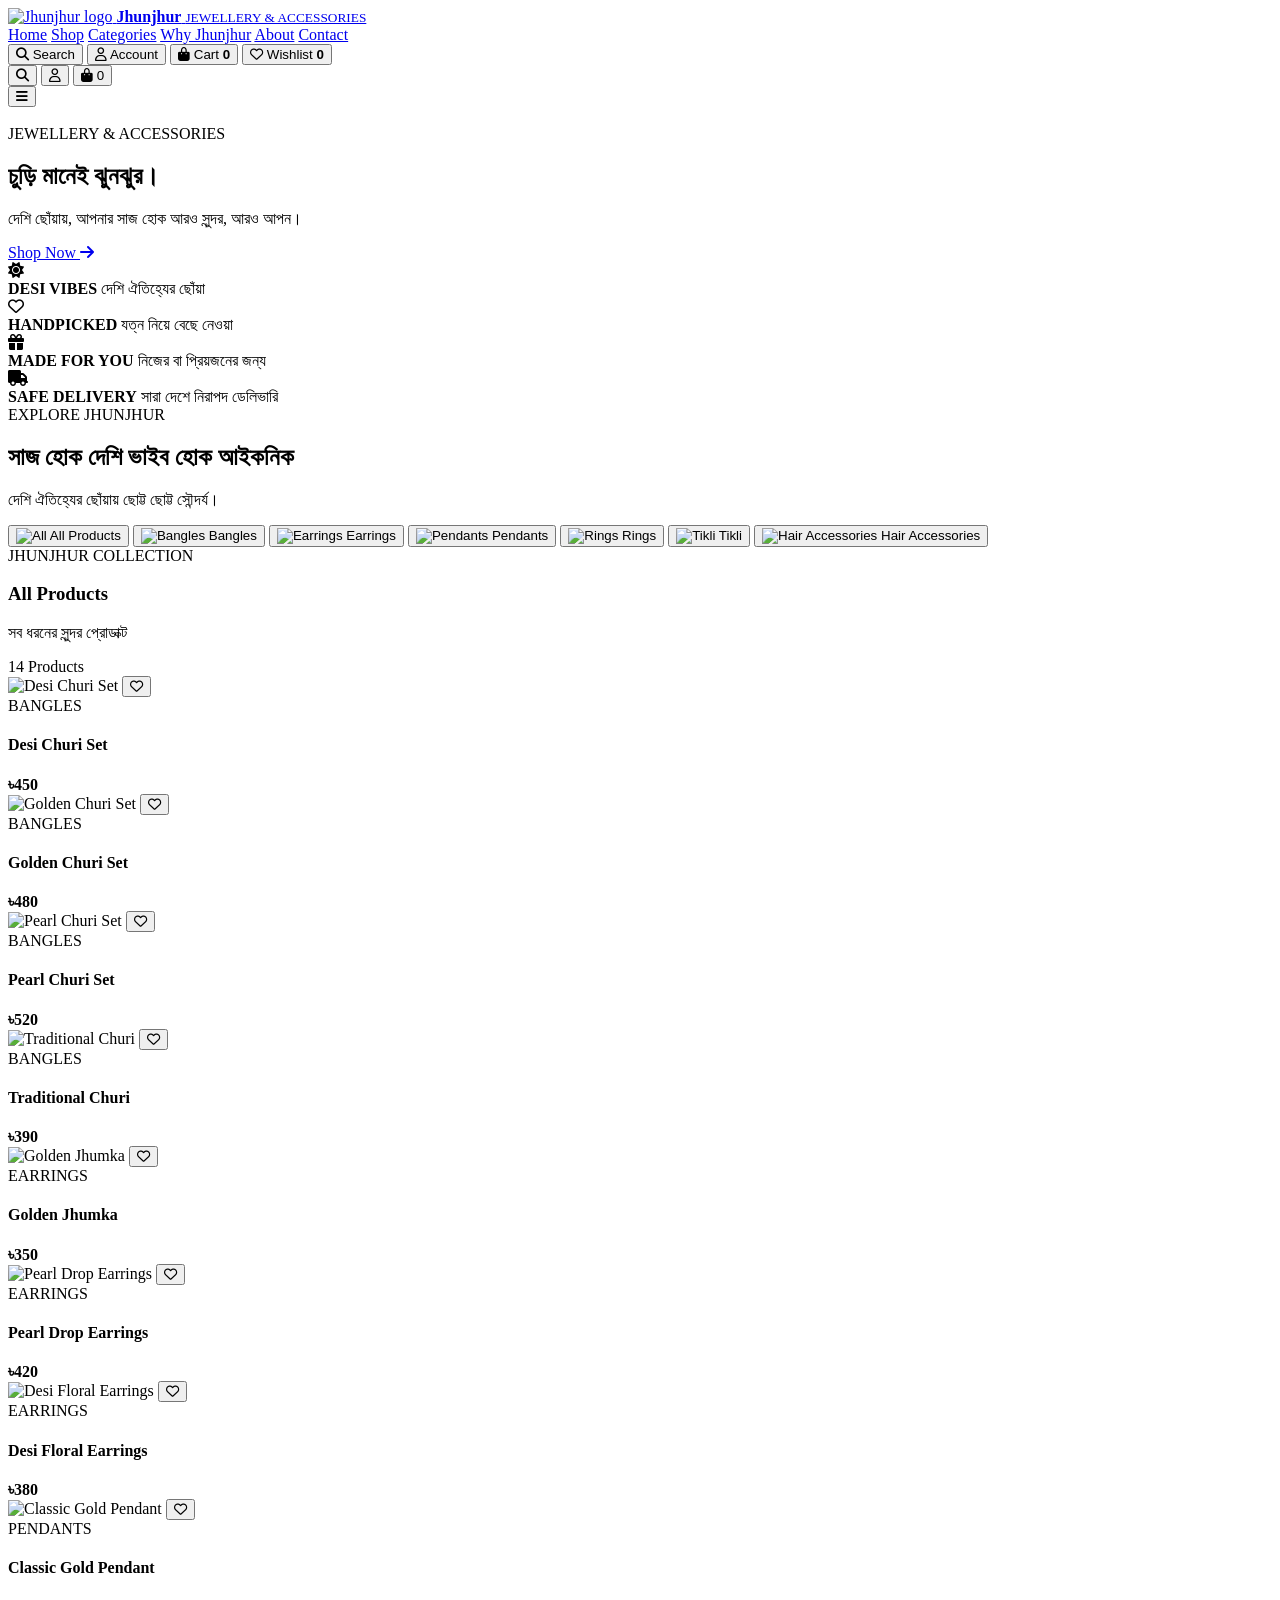
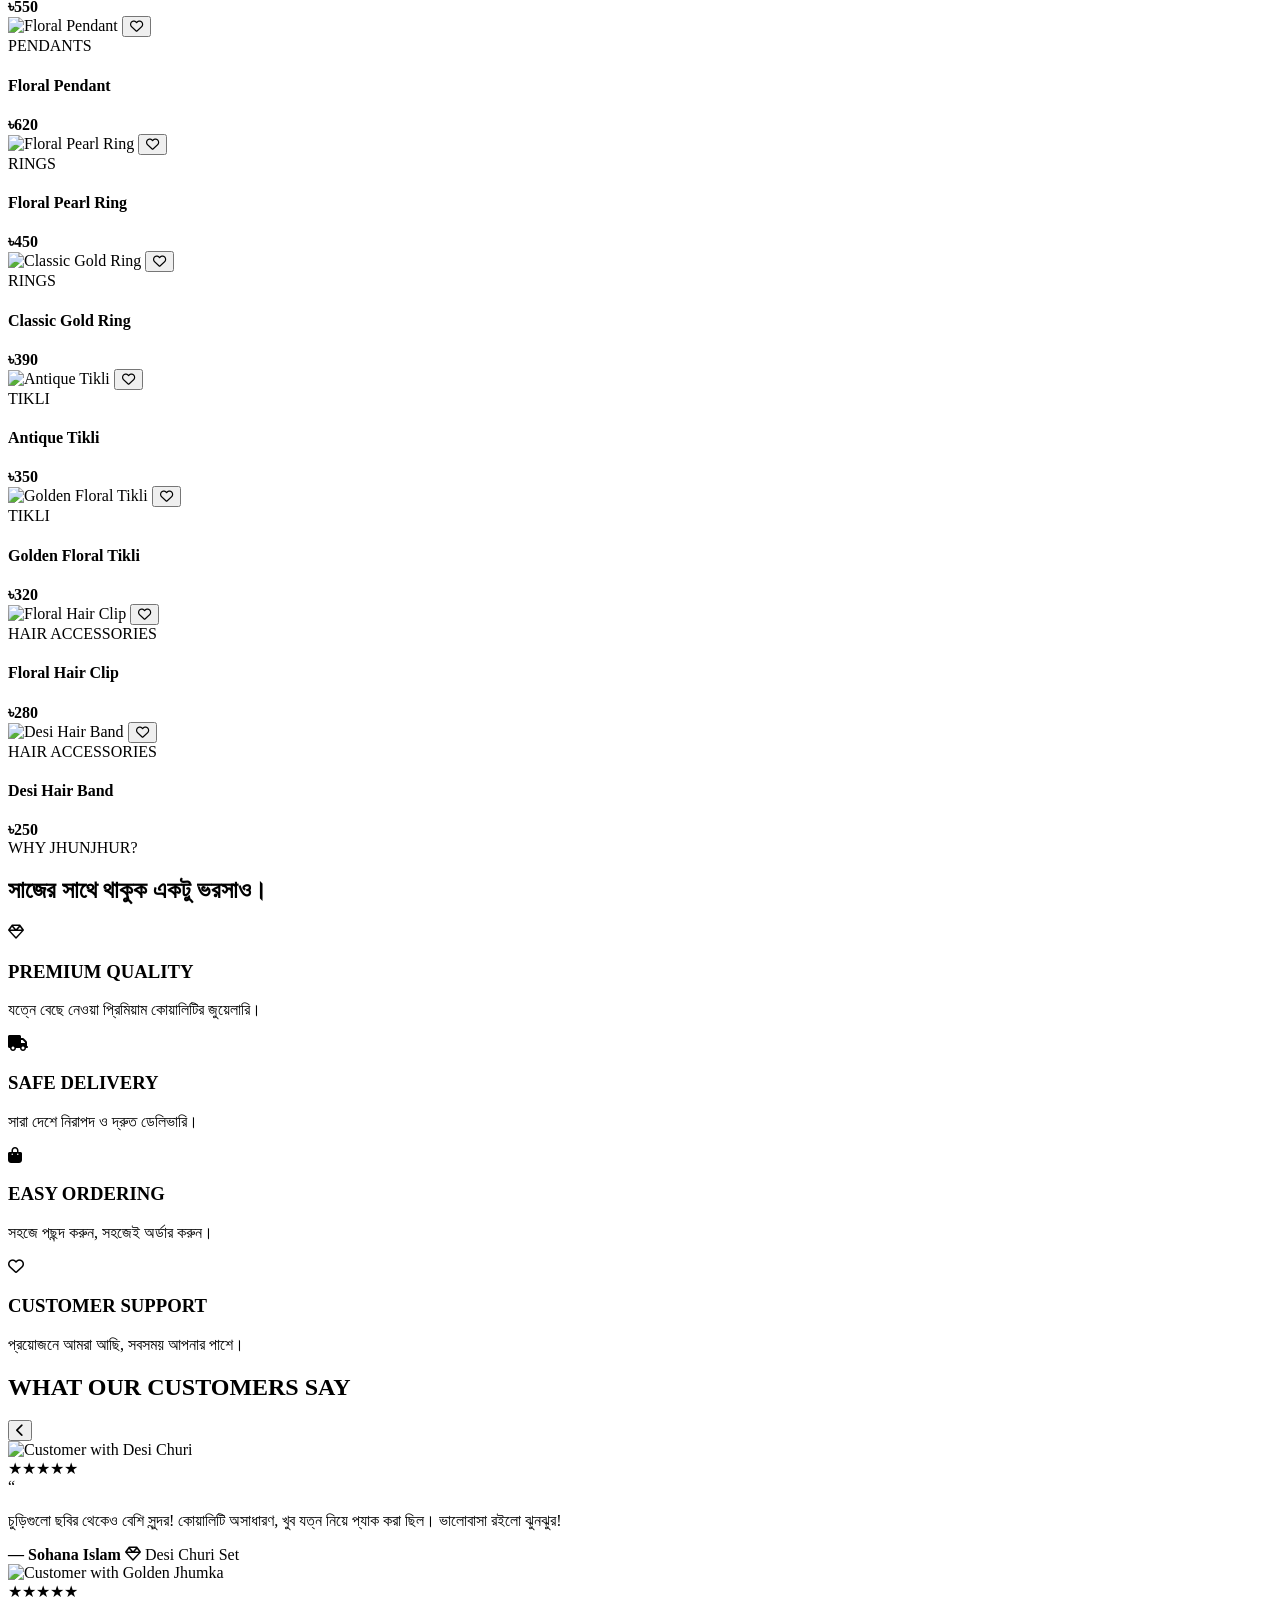
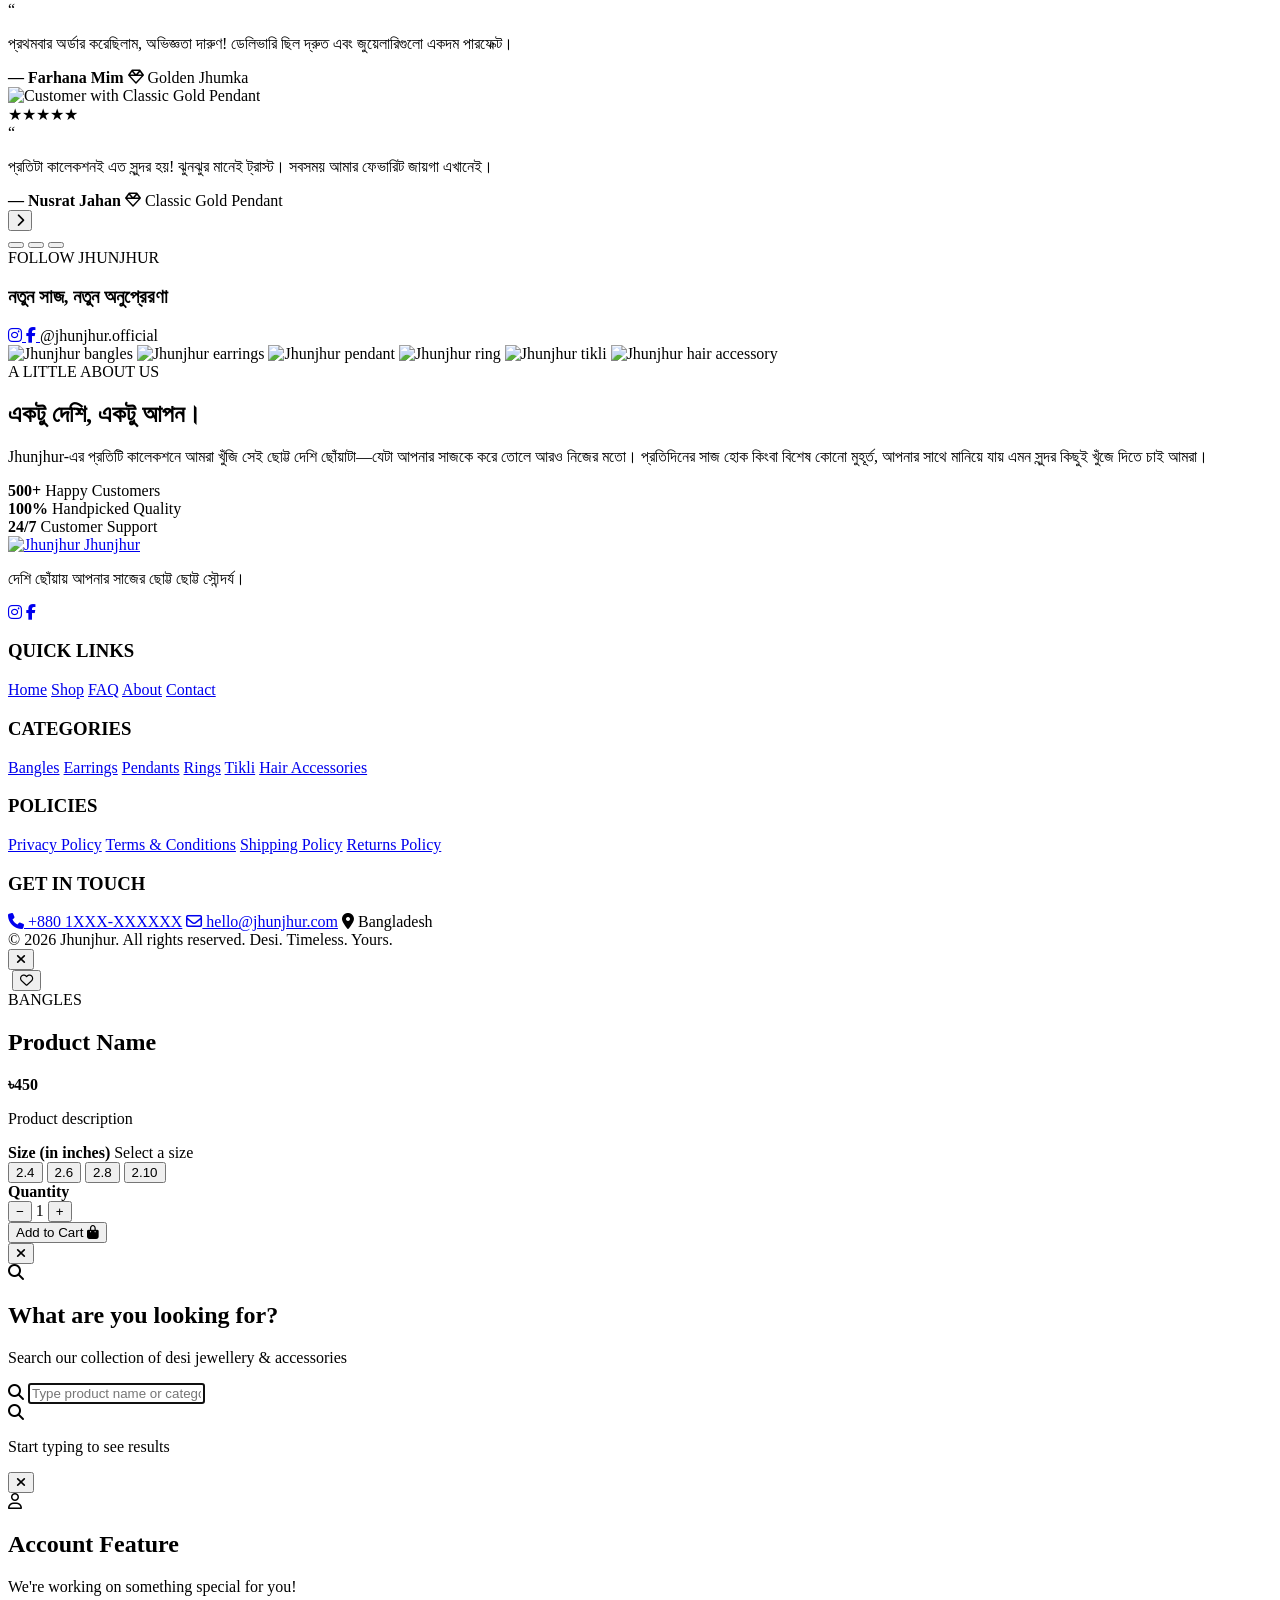
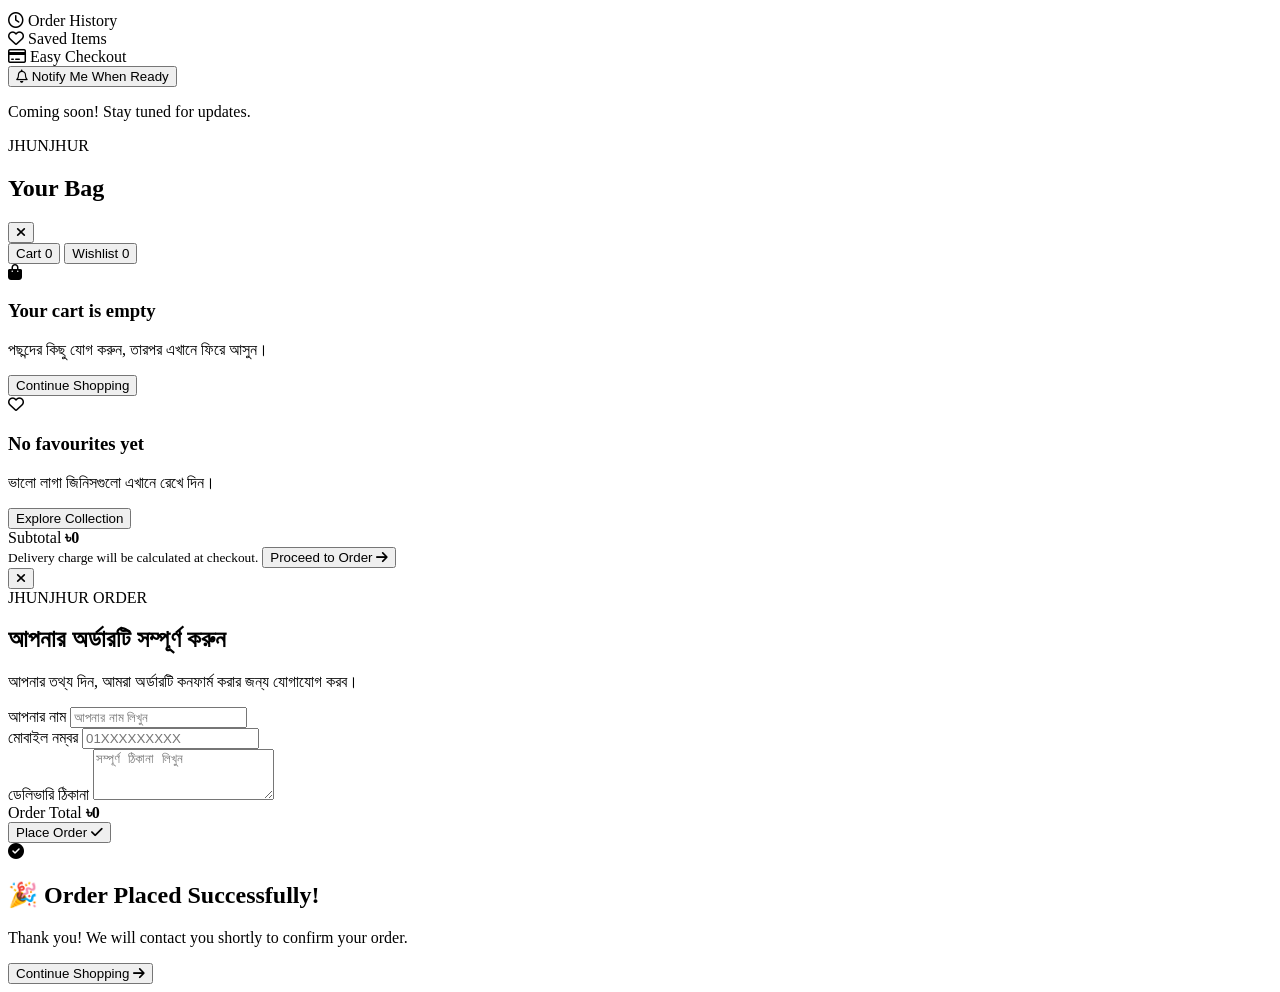
==== index.html @ 5c0a3195 "Create index.html" ====
<!DOCTYPE html>  
<html lang="bn">  
<head>  
    <meta charset="UTF-8">  
    <meta name="viewport" content="width=device-width, initial-scale=1.0">  
    <meta name="description" content="Jhunjhur — Desi jewellery and little accessories">  
    <title>Jhunjhur | Jewellery & Accessories</title>  

    <link rel="preconnect" href="https://fonts.googleapis.com">  
    <link rel="preconnect" href="https://fonts.gstatic.com" crossorigin>  
    <link href="https://fonts.googleapis.com/css2?family=Allura&family=Cormorant+Garamond:wght@400;500;600;700&family=Galada&family=Montserrat:wght@400;500;600&family=Noto+Serif+Bengali:wght@400;500;600;700&display=swap" rel="stylesheet">  
    <link rel="stylesheet" href="https://cdnjs.cloudflare.com/ajax/libs/font-awesome/6.5.2/css/all.min.css">  
    <link rel="stylesheet" href="css/styles.css">  
</head>  

<body>  

<!-- =========================================================  
     NAVBAR  
========================================================= -->  

<header class="navbar" id="navbar">  
    <div class="navbar-inner">  
        <a href="#home" class="brand" aria-label="Jhunjhur Home">  
            <img src="assets/jhunjhur-logo.png" alt="Jhunjhur logo" class="brand-logo">  
            <span class="brand-text">  
                <strong>Jhunjhur</strong>  
                <small>JEWELLERY & ACCESSORIES</small>  
            </span>  
        </a>  

        <nav class="nav-links" id="navLinks">  
            <a href="#home">Home</a>  
            <a href="#shop">Shop</a>  
            <a href="#categories">Categories</a>  
            <a href="#why-jhunjhur">Why Jhunjhur</a>  
            <a href="#about">About</a>  
            <a href="#contact">Contact</a>  

            <div class="mobile-nav-actions">  
                <button type="button" class="mobile-action-btn" id="mobileSearchBtn">  
                    <i class="fa-solid fa-magnifying-glass"></i>  
                    <span>Search</span>  
                </button>  
                <button type="button" class="mobile-action-btn" id="mobileAccountBtn">  
                    <i class="fa-regular fa-user"></i>  
                    <span>Account</span>  
                </button>  
                <button type="button" class="mobile-action-btn" id="mobileCartBtn">  
                    <i class="fa-solid fa-bag-shopping"></i>  
                    <span>Cart</span>  
                    <b id="mobileCartCount">0</b>  
                </button>  
                <button type="button" class="mobile-action-btn" id="mobileWishlistBtn">  
                    <i class="fa-regular fa-heart"></i>  
                    <span>Wishlist</span>  
                    <b id="mobileWishlistCount">0</b>  
                </button>  
            </div>  
        </nav>  

        <div class="nav-actions">  
            <button type="button" aria-label="Search" id="searchBtn">  
                <i class="fa-solid fa-magnifying-glass"></i>  
            </button>  
            <button type="button" aria-label="Account" id="accountBtn">  
                <i class="fa-regular fa-user"></i>  
            </button>  
            <button type="button" class="bag-btn" id="bagBtn" aria-label="Shopping bag">  
                <i class="fa-solid fa-bag-shopping"></i>  
                <span class="bag-count" id="bagCount">0</span>  
            </button>  
        </div>  

        <button class="menu-btn" id="menuBtn" type="button" aria-label="Open menu" aria-expanded="false">  
            <i class="fa-solid fa-bars"></i>  
        </button>  
    </div>  
</header>  

<!-- =========================================================  
     MOBILE OVERLAY  
========================================================= -->  

<div class="mobile-overlay" id="mobileOverlay"></div>  

<!-- =========================================================  
     MAIN CONTENT  
========================================================= -->  

<main>  

    <!-- HERO -->  
    <section class="hero" id="home">  
        <img src="assets/hero-bg(3).png" alt="" class="hero-image" id="heroImage" aria-hidden="true">  
        <div class="hero-overlay" aria-hidden="true"></div>  

        <div class="hero-content">  
            <div class="hero-label">  
                <span class="label-line"></span>  
                <span>JEWELLERY & ACCESSORIES</span>  
                <span class="label-line"></span>  
            </div>  

            <h1 class="hero-title">  
                <span class="title-normal">চুড়ি মানেই</span>  
                <span class="title-script">ঝুনঝুর।</span>  
            </h1>  

            <p class="hero-description">দেশি ছোঁয়ায়, আপনার সাজ হোক আরও সুন্দর, আরও আপন।</p>  

            <a href="#shop" class="shop-btn">  
                <span>Shop Now</span>  
                <i class="fa-solid fa-arrow-right"></i>  
            </a>  
        </div>  

        <div class="feature-bar">  
            <div class="feature-item">  
                <div class="feature-icon"><i class="fa-solid fa-sun"></i></div>  
                <div class="feature-text">  
                    <strong>DESI VIBES</strong>  
                    <span>দেশি ঐতিহ্যের ছোঁয়া</span>  
                </div>  
            </div>  
            <div class="feature-divider"></div>  
            <div class="feature-item">  
                <div class="feature-icon"><i class="fa-regular fa-heart"></i></div>  
                <div class="feature-text">  
                    <strong>HANDPICKED</strong>  
                    <span>যত্ন নিয়ে বেছে নেওয়া</span>  
                </div>  
            </div>  
            <div class="feature-divider"></div>  
            <div class="feature-item">  
                <div class="feature-icon"><i class="fa-solid fa-gift"></i></div>  
                <div class="feature-text">  
                    <strong>MADE FOR YOU</strong>  
                    <span>নিজের বা প্রিয়জনের জন্য</span>  
                </div>  
            </div>  
            <div class="feature-divider"></div>  
            <div class="feature-item">  
                <div class="feature-icon"><i class="fa-solid fa-truck"></i></div>  
                <div class="feature-text">  
                    <strong>SAFE DELIVERY</strong>  
                    <span>সারা দেশে নিরাপদ ডেলিভারি</span>  
                </div>  
            </div>  
        </div>  
    </section>  

    <!-- SHOP -->  
    <section class="shop-section" id="shop">  
        <div class="shop-heading">  
            <span class="section-kicker">EXPLORE JHUNJHUR</span>  
            <h2>সাজ হোক দেশি <span>ভাইব হোক আইকনিক</span></h2>  
            <p>দেশি ঐতিহ্যের ছোঁয়ায় ছোট্ট ছোট্ট সৌন্দর্য।</p>  
        </div>  

        <div class="category-bar" id="categoryBar">  
            <button class="category-tab active" data-category="all">  
                <img src="assets/all.png" alt="All">  
                <span>All Products</span>  
            </button>  
            <button class="category-tab" data-category="bangles">  
                <img src="assets/bangles.png" alt="Bangles">  
                <span>Bangles</span>  
            </button>  
            <button class="category-tab" data-category="earrings">  
                <img src="assets/earrings.png" alt="Earrings">  
                <span>Earrings</span>  
            </button>  
            <button class="category-tab" data-category="pendants">  
                <img src="assets/pendants.png" alt="Pendants">  
                <span>Pendants</span>  
            </button>  
            <button class="category-tab" data-category="rings">  
                <img src="assets/rings.png" alt="Rings">  
                <span>Rings</span>  
            </button>  
            <button class="category-tab" data-category="tikli">  
                <img src="assets/tikli.png" alt="Tikli">  
                <span>Tikli</span>  
            </button>  
            <button class="category-tab" data-category="hair">  
                <img src="assets/hair-accessories.png" alt="Hair Accessories">  
                <span>Hair Accessories</span>  
            </button>  
        </div>  

        <div class="products-wrapper">  
            <div class="products-top">  
                <div>  
                    <span class="products-kicker">JHUNJHUR COLLECTION</span>  
                    <h3 id="productHeading">All Products</h3>  
                    <p id="productSubheading">সব ধরনের সুন্দর প্রোডাক্ট</p>  
                </div>  
                <span class="product-count" id="productCount">14 Products</span>  
            </div>  

            <div class="product-grid" id="productGrid">  
                <!-- BANGLES -->  
                <article class="product-card" data-id="bangles-1" data-category="bangles" data-name="Desi Churi Set" data-price="450" data-image="assets/bangles1.jpg" data-description="দেশি সাজের জন্য সুন্দর traditional churi set.">  
                    <div class="product-image">  
                        <img src="assets/bangles1.jpg" alt="Desi Churi Set">  
                        <button class="wishlist-btn" aria-label="Add to wishlist"><i class="fa-regular fa-heart"></i></button>  
                    </div>  
                    <div class="product-info">  
                        <span class="product-category">BANGLES</span>  
                        <h4>Desi Churi Set</h4>  
                        <strong>৳450</strong>  
                    </div>  
                </article>  

                <article class="product-card" data-id="bangles-2" data-category="bangles" data-name="Golden Churi Set" data-price="480" data-image="assets/bangles2.jpg" data-description="Elegant golden churi set for festive and everyday desi looks.">  
                    <div class="product-image">  
                        <img src="assets/bangles2.jpg" alt="Golden Churi Set">  
                        <button class="wishlist-btn" aria-label="Add to wishlist"><i class="fa-regular fa-heart"></i></button>  
                    </div>  
                    <div class="product-info">  
                        <span class="product-category">BANGLES</span>  
                        <h4>Golden Churi Set</h4>  
                        <strong>৳480</strong>  
                    </div>  
                </article>  

                <article class="product-card" data-id="bangles-3" data-category="bangles" data-name="Pearl Churi Set" data-price="520" data-image="assets/bangles3.jpg" data-description="Soft pearl detailing with a classic desi finish.">  
                    <div class="product-image">  
                        <img src="assets/bangles3.jpg" alt="Pearl Churi Set">  
                        <button class="wishlist-btn" aria-label="Add to wishlist"><i class="fa-regular fa-heart"></i></button>  
                    </div>  
                    <div class="product-info">  
                        <span class="product-category">BANGLES</span>  
                        <h4>Pearl Churi Set</h4>  
                        <strong>৳520</strong>  
                    </div>  
                </article>  

                <article class="product-card" data-id="bangles-4" data-category="bangles" data-name="Traditional Churi" data-price="390" data-image="assets/bangles4.jpg" data-description="A classic traditional churi for a timeless desi look.">  
                    <div class="product-image">  
                        <img src="assets/bangles4.jpg" alt="Traditional Churi">  
                        <button class="wishlist-btn" aria-label="Add to wishlist"><i class="fa-regular fa-heart"></i></button>  
                    </div>  
                    <div class="product-info">  
                        <span class="product-category">BANGLES</span>  
                        <h4>Traditional Churi</h4>  
                        <strong>৳390</strong>  
                    </div>  
                </article>  

                <!-- EARRINGS -->  
                <article class="product-card" data-id="earrings-1" data-category="earrings" data-name="Golden Jhumka" data-price="350" data-image="assets/earrings1.jpg" data-description="Classic golden jhumka with an elegant desi finish.">  
                    <div class="product-image">  
                        <img src="assets/earrings1.jpg" alt="Golden Jhumka">  
                        <button class="wishlist-btn" aria-label="Add to wishlist"><i class="fa-regular fa-heart"></i></button>  
                    </div>  
                    <div class="product-info">  
                        <span class="product-category">EARRINGS</span>  
                        <h4>Golden Jhumka</h4>  
                        <strong>৳350</strong>  
                    </div>  
                </article>  

                <article class="product-card" data-id="earrings-2" data-category="earrings" data-name="Pearl Drop Earrings" data-price="420" data-image="assets/earrings2.jpg" data-description="Elegant pearl drop earrings for a soft feminine look.">  
                    <div class="product-image">  
                        <img src="assets/earrings2.jpg" alt="Pearl Drop Earrings">  
                        <button class="wishlist-btn" aria-label="Add to wishlist"><i class="fa-regular fa-heart"></i></button>  
                    </div>  
                    <div class="product-info">  
                        <span class="product-category">EARRINGS</span>  
                        <h4>Pearl Drop Earrings</h4>  
                        <strong>৳420</strong>  
                    </div>  
                </article>  

                <article class="product-card" data-id="earrings-3" data-category="earrings" data-name="Desi Floral Earrings" data-price="380" data-image="assets/earrings3.jpg" data-description="Floral inspired earrings with a beautiful desi touch.">  
                    <div class="product-image">  
                        <img src="assets/earrings3.jpg" alt="Desi Floral Earrings">  
                        <button class="wishlist-btn" aria-label="Add to wishlist"><i class="fa-regular fa-heart"></i></button>  
                    </div>  
                    <div class="product-info">  
                        <span class="product-category">EARRINGS</span>  
                        <h4>Desi Floral Earrings</h4>  
                        <strong>৳380</strong>  
                    </div>  
                </article>  

                <!-- PENDANTS -->  
                <article class="product-card" data-id="pendants-1" data-category="pendants" data-name="Classic Gold Pendant" data-price="550" data-image="assets/pendants1.jpg" data-description="A minimal classic gold pendant for everyday elegance.">  
                    <div class="product-image">  
                        <img src="assets/pendants1.jpg" alt="Classic Gold Pendant">  
                        <button class="wishlist-btn" aria-label="Add to wishlist"><i class="fa-regular fa-heart"></i></button>  
                    </div>  
                    <div class="product-info">  
                        <span class="product-category">PENDANTS</span>  
                        <h4>Classic Gold Pendant</h4>  
                        <strong>৳550</strong>  
                    </div>  
                </article>  

                <article class="product-card" data-id="pendants-2" data-category="pendants" data-name="Floral Pendant" data-price="620" data-image="assets/pendants2.jpg" data-description="A delicate floral pendant made for graceful styling.">  
                    <div class="product-image">  
                        <img src="assets/pendants2.jpg" alt="Floral Pendant">  
                        <button class="wishlist-btn" aria-label="Add to wishlist"><i class="fa-regular fa-heart"></i></button>  
                    </div>  
                    <div class="product-info">  
                        <span class="product-category">PENDANTS</span>  
                        <h4>Floral Pendant</h4>  
                        <strong>৳620</strong>  
                    </div>  
                </article>  

                <!-- RINGS -->  
                <article class="product-card" data-id="rings-1" data-category="rings" data-name="Floral Pearl Ring" data-price="450" data-image="assets/rings1.jpg" data-description="A floral pearl ring for a delicate everyday look.">  
                    <div class="product-image">  
                        <img src="assets/rings1.jpg" alt="Floral Pearl Ring">  
                        <button class="wishlist-btn" aria-label="Add to wishlist"><i class="fa-regular fa-heart"></i></button>  
                    </div>  
                    <div class="product-info">  
                        <span class="product-category">RINGS</span>  
                        <h4>Floral Pearl Ring</h4>  
                        <strong>৳450</strong>  
                    </div>  
                </article>  

                <article class="product-card" data-id="rings-2" data-category="rings" data-name="Classic Gold Ring" data-price="390" data-image="assets/rings2.jpg" data-description="A simple classic gold ring that goes with every look.">  
                    <div class="product-image">  
                        <img src="assets/rings2.jpg" alt="Classic Gold Ring">  
                        <button class="wishlist-btn" aria-label="Add to wishlist"><i class="fa-regular fa-heart"></i></button>  
                    </div>  
                    <div class="product-info">  
                        <span class="product-category">RINGS</span>  
                        <h4>Classic Gold Ring</h4>  
                        <strong>৳390</strong>  
                    </div>  
                </article>  

                <!-- TIKLI -->  
                <article class="product-card" data-id="tikli-1" data-category="tikli" data-name="Antique Tikli" data-price="350" data-image="assets/tikli1.jpg" data-description="Traditional antique-inspired tikli for a complete desi look.">  
                    <div class="product-image">  
                        <img src="assets/tikli1.jpg" alt="Antique Tikli">  
                        <button class="wishlist-btn" aria-label="Add to wishlist"><i class="fa-regular fa-heart"></i></button>  
                    </div>  
                    <div class="product-info">  
                        <span class="product-category">TIKLI</span>  
                        <h4>Antique Tikli</h4>  
                        <strong>৳350</strong>  
                    </div>  
                </article>  

                <article class="product-card" data-id="tikli-2" data-category="tikli" data-name="Golden Floral Tikli" data-price="320" data-image="assets/tikli2.jpg" data-description="Golden floral tikli with a delicate traditional touch.">  
                    <div class="product-image">  
                        <img src="assets/tikli2.jpg" alt="Golden Floral Tikli">  
                        <button class="wishlist-btn" aria-label="Add to wishlist"><i class="fa-regular fa-heart"></i></button>  
                    </div>  
                    <div class="product-info">  
                        <span class="product-category">TIKLI</span>  
                        <h4>Golden Floral Tikli</h4>  
                        <strong>৳320</strong>  
                    </div>  
                </article>  

                <!-- HAIR -->  
                <article class="product-card" data-id="hair-1" data-category="hair" data-name="Floral Hair Clip" data-price="280" data-image="assets/hair1.jpg" data-description="A pretty floral hair clip for a soft desi hairstyle.">  
                    <div class="product-image">  
                        <img src="assets/hair1.jpg" alt="Floral Hair Clip">  
                        <button class="wishlist-btn" aria-label="Add to wishlist"><i class="fa-regular fa-heart"></i></button>  
                    </div>  
                    <div class="product-info">  
                        <span class="product-category">HAIR ACCESSORIES</span>  
                        <h4>Floral Hair Clip</h4>  
                        <strong>৳280</strong>  
                    </div>  
                </article>  

                <article class="product-card" data-id="hair-2" data-category="hair" data-name="Desi Hair Band" data-price="250" data-image="assets/hair2.jpg" data-description="A simple desi hair band for everyday styling.">  
                    <div class="product-image">  
                        <img src="assets/hair2.jpg" alt="Desi Hair Band">  
                        <button class="wishlist-btn" aria-label="Add to wishlist"><i class="fa-regular fa-heart"></i></button>  
                    </div>  
                    <div class="product-info">  
                        <span class="product-category">HAIR ACCESSORIES</span>  
                        <h4>Desi Hair Band</h4>  
                        <strong>৳250</strong>  
                    </div>  
                </article>  
            </div>  
        </div>  
    </section>  

    <!-- =========================================================
         WHY JHUNJHUR + REVIEWS (FIXED)
    ========================================================= -->  

    <section class="trust-section" id="why-jhunjhur">  

        <div class="trust-container">  

            <!-- Section Heading -->  
            <div class="trust-heading">  
                <span class="section-kicker">WHY JHUNJHUR?</span>  
                <h2>সাজের সাথে থাকুক একটু ভরসাও।</h2>  
            </div>  

            <!-- Service / Trust Features -->  
            <div class="trust-features">  

                <div class="trust-feature">  
                    <div class="trust-icon">  
                        <i class="fa-regular fa-gem"></i>  
                    </div>  
                    <div>  
                        <h3>PREMIUM QUALITY</h3>  
                        <p>যত্নে বেছে নেওয়া প্রিমিয়াম কোয়ালিটির জুয়েলারি।</p>  
                    </div>  
                </div>  

                <div class="trust-feature">  
                    <div class="trust-icon">  
                        <i class="fa-solid fa-truck"></i>  
                    </div>  
                    <div>  
                        <h3>SAFE DELIVERY</h3>  
                        <p>সারা দেশে নিরাপদ ও দ্রুত ডেলিভারি।</p>  
                    </div>  
                </div>  

                <div class="trust-feature">  
                    <div class="trust-icon">  
                        <i class="fa-solid fa-bag-shopping"></i>  
                    </div>  
                    <div>  
                        <h3>EASY ORDERING</h3>  
                        <p>সহজে পছন্দ করুন, সহজেই অর্ডার করুন।</p>  
                    </div>  
                </div>  

                <div class="trust-feature">  
                    <div class="trust-icon">  
                        <i class="fa-regular fa-heart"></i>  
                    </div>  
                    <div>  
                        <h3>CUSTOMER SUPPORT</h3>  
                        <p>প্রয়োজনে আমরা আছি, সবসময় আপনার পাশে।</p>  
                    </div>  
                </div>  

            </div>  

            <!-- Customer Reviews (FIXED WITH PRODUCT IMAGES) -->  
            <div class="reviews-section">  

                <div class="reviews-heading">  
                    <span class="decor-line"></span>  
                    <h2>WHAT OUR CUSTOMERS SAY</h2>  
                    <span class="decor-line"></span>  
                </div>  

                <div class="reviews-slider">  

                    <button class="review-arrow review-prev" id="reviewPrev" type="button" aria-label="Previous review">  
                        <i class="fa-solid fa-chevron-left"></i>  
                    </button>  

                    <div class="reviews-track-wrapper">  
                        <div class="reviews-track" id="reviewsTrack">  

                            <!-- Review 1 - with product image -->  
                            <article class="review-card">  
                                <div class="review-avatar">  
                                    <img src="assets/bangles1.jpg" alt="Customer with Desi Churi">  
                                </div>  

                                <div class="review-content">  
                                    <div class="review-top">  
                                        <div class="stars">★★★★★</div>  
                                        <span class="quote-mark">“</span>  
                                    </div>  

                                    <p>  
                                        চুড়িগুলো ছবির থেকেও বেশি সুন্দর!  
                                        কোয়ালিটি অসাধারণ, খুব যত্ন নিয়ে প্যাক করা ছিল।  
                                        ভালোবাসা রইলো ঝুনঝুর!  
                                    </p>  

                                    <strong>— Sohana Islam</strong>  
                                    <span class="review-product">  
                                        <i class="fa-regular fa-gem"></i> Desi Churi Set  
                                    </span>  
                                </div>  
                            </article>  

                            <!-- Review 2 - with product image -->  
                            <article class="review-card">  
                                <div class="review-avatar">  
                                    <img src="assets/earrings1.jpg" alt="Customer with Golden Jhumka">  
                                </div>  

                                <div class="review-content">  
                                    <div class="review-top">  
                                        <div class="stars">★★★★★</div>  
                                        <span class="quote-mark">“</span>  
                                    </div>  

                                    <p>  
                                        প্রথমবার অর্ডার করেছিলাম, অভিজ্ঞতা দারুণ!  
                                        ডেলিভারি ছিল দ্রুত এবং জুয়েলারিগুলো একদম পারফেক্ট।  
                                    </p>  

                                    <strong>— Farhana Mim</strong>  
                                    <span class="review-product">  
                                        <i class="fa-regular fa-gem"></i> Golden Jhumka  
                                    </span>  
                                </div>  
                            </article>  

                            <!-- Review 3 - with product image -->  
                            <article class="review-card">  
                                <div class="review-avatar">  
                                    <img src="assets/pendants1.jpg" alt="Customer with Classic Gold Pendant">  
                                </div>  

                                <div class="review-content">  
                                    <div class="review-top">  
                                        <div class="stars">★★★★★</div>  
                                        <span class="quote-mark">“</span>  
                                    </div>  

                                    <p>  
                                        প্রতিটা কালেকশনই এত সুন্দর হয়!  
                                        ঝুনঝুর মানেই ট্রাস্ট।  
                                        সবসময় আমার ফেভারিট জায়গা এখানেই।  
                                    </p>  

                                    <strong>— Nusrat Jahan</strong>  
                                    <span class="review-product">  
                                        <i class="fa-regular fa-gem"></i> Classic Gold Pendant  
                                    </span>  
                                </div>  
                            </article>  

                        </div>  
                    </div>  

                    <button class="review-arrow review-next" id="reviewNext" type="button" aria-label="Next review">  
                        <i class="fa-solid fa-chevron-right"></i>  
                    </button>  

                </div>  

                <!-- Review Dots -->  
                <div class="review-dots" id="reviewDots">  
                    <button class="review-dot active" type="button" aria-label="Review 1"></button>  
                    <button class="review-dot" type="button" aria-label="Review 2"></button>  
                    <button class="review-dot" type="button" aria-label="Review 3"></button>  
                </div>  

            </div>  

        </div>  

        <!-- =========================
             FOLLOW JHUNJHUR (FIXED WITH PRODUCT IMAGES)
        ========================== -->  
        <div class="social-strip">  

            <div class="social-intro">  
                <span>FOLLOW JHUNJHUR</span>  
                <h3>নতুন সাজ, নতুন অনুপ্রেরণা</h3>  

                <div class="social-links">  
                    <a href="#" aria-label="Instagram">  
                        <i class="fa-brands fa-instagram"></i>  
                    </a>  
                    <a href="#" aria-label="Facebook">  
                        <i class="fa-brands fa-facebook-f"></i>  
                    </a>  
                    <span>@jhunjhur.official</span>  
                </div>  
            </div>  

            <div class="social-gallery">  
                <!-- Using product images as social gallery -->  
                <img src="assets/bangles2.jpg" alt="Jhunjhur bangles" loading="lazy">  
                <img src="assets/earrings2.jpg" alt="Jhunjhur earrings" loading="lazy">  
                <img src="assets/pendants2.jpg" alt="Jhunjhur pendant" loading="lazy">  
                <img src="assets/rings1.jpg" alt="Jhunjhur ring" loading="lazy">  
                <img src="assets/tikli1.jpg" alt="Jhunjhur tikli" loading="lazy">  
                <img src="assets/hair1.jpg" alt="Jhunjhur hair accessory" loading="lazy">  
            </div>  

        </div>  

    </section>  

    <!-- =========================
         ABOUT (FIXED WITH HOME-BG)
    ========================== -->  
    <section class="about-section" id="about">  

        <!-- Background image added via CSS -->  

        <div class="about-content">  

            <span class="section-kicker">A LITTLE ABOUT US</span>  

            <h2>  
                একটু দেশি,  
                <span>একটু আপন।</span>  
            </h2>  

            <p>  
                Jhunjhur-এর প্রতিটি কালেকশনে আমরা খুঁজি সেই ছোট্ট  
                দেশি ছোঁয়াটা—যেটা আপনার সাজকে করে তোলে আরও নিজের মতো।  
                প্রতিদিনের সাজ হোক কিংবা বিশেষ কোনো মুহূর্ত,  
                আপনার সাথে মানিয়ে যায় এমন সুন্দর কিছুই খুঁজে দিতে চাই আমরা।  
            </p>  

            <div class="about-stats">  
                <div class="about-stat">  
                    <strong>500+</strong>  
                    <span>Happy Customers</span>  
                </div>  
                <div class="about-stat">  
                    <strong>100%</strong>  
                    <span>Handpicked Quality</span>  
                </div>  
                <div class="about-stat">  
                    <strong>24/7</strong>  
                    <span>Customer Support</span>  
                </div>  
            </div>  

        </div>  

    </section>  

    <!-- =========================
         FOOTER
    ========================== -->  
    <footer class="site-footer" id="contact">

    <div class="footer-main">

        <!-- Brand -->
        <div class="footer-brand">
            <a href="index.html" class="footer-logo">
                <img src="assets/jhunjhur-logo.png" alt="Jhunjhur">
                <span>Jhunjhur</span>
            </a>
            <p>দেশি ছোঁয়ায় আপনার সাজের ছোট্ট ছোট্ট সৌন্দর্য।</p>
            <div class="footer-socials">
                <a href="#" aria-label="Instagram"><i class="fa-brands fa-instagram"></i></a>
                <a href="#" aria-label="Facebook"><i class="fa-brands fa-facebook-f"></i></a>
            </div>
        </div>

        <!-- Quick Links -->
        <div class="footer-column">
            <h3>QUICK LINKS</h3>
            <a href="index.html">Home</a>
            <a href="index.html#shop">Shop</a>
            <a href="faq.html">FAQ</a>
            <a href="about.html">About</a>
            <a href="index.html#contact">Contact</a>
        </div>

        <!-- Categories -->
        <div class="footer-column">
            <h3>CATEGORIES</h3>
            <a href="index.html#shop">Bangles</a>
            <a href="index.html#shop">Earrings</a>
            <a href="index.html#shop">Pendants</a>
            <a href="index.html#shop">Rings</a>
            <a href="index.html#shop">Tikli</a>
            <a href="index.html#shop">Hair Accessories</a>
        </div>

        <!-- POLICIES (NEW) -->
        <div class="footer-column">
            <h3>POLICIES</h3>
            <a href="privacy.html">Privacy Policy</a>
            <a href="terms.html">Terms & Conditions</a>
            <a href="shipping.html">Shipping Policy</a>
            <a href="returns.html">Returns Policy</a>
        </div>

        <!-- Contact -->
        <div class="footer-column footer-contact">
            <h3>GET IN TOUCH</h3>
            <a href="tel:+8801000000000"><i class="fa-solid fa-phone"></i> +880 1XXX-XXXXXX</a>
            <a href="mailto:hello@jhunjhur.com"><i class="fa-regular fa-envelope"></i> hello@jhunjhur.com</a>
            <span><i class="fa-solid fa-location-dot"></i> Bangladesh</span>
        </div>

    </div>

    <div class="footer-bottom">
        <span>© 2026 Jhunjhur. All rights reserved.</span>
        <span>Desi. Timeless. Yours.</span>
    </div>

</footer>  

</main>  

<!-- =========================================================  
     PRODUCT MODAL  
========================================================= -->  

<div class="product-modal-overlay" id="productModal" aria-hidden="true">  
    <div class="product-modal" role="dialog" aria-modal="true" aria-labelledby="modalProductName">  
        <button class="modal-close" id="modalClose" aria-label="Close product details">  
            <i class="fa-solid fa-xmark"></i>  
        </button>  

        <div class="modal-product-image">  
            <img id="modalProductImage" src="" alt="">  
            <button class="modal-wishlist-btn" id="modalWishlistBtn" aria-label="Add to wishlist">  
                <i class="fa-regular fa-heart"></i>  
            </button>  
        </div>  

        <div class="modal-product-info">  
            <span class="modal-category" id="modalProductCategory">BANGLES</span>  
            <h2 id="modalProductName">Product Name</h2>  
            <strong class="modal-price" id="modalProductPrice">৳450</strong>  
            <p class="modal-description" id="modalProductDescription">Product description</p>  

            <div class="modal-size-section" id="modalSizeSection">  
                <div class="modal-option-heading">  
                    <strong>Size (in inches)</strong>  
                    <span id="selectedSizeText">Select a size</span>  
                </div>  
                <div class="size-options" id="sizeOptions">  
                    <button type="button" class="size-btn" data-size="2.4">2.4</button>  
                    <button type="button" class="size-btn" data-size="2.6">2.6</button>  
                    <button type="button" class="size-btn" data-size="2.8">2.8</button>  
                    <button type="button" class="size-btn" data-size="2.10">2.10</button>  
                </div>  
            </div>  

            <div class="modal-quantity-section">  
                <strong>Quantity</strong>  
                <div class="quantity-control">  
                    <button type="button" id="modalQtyMinus">−</button>  
                    <span id="modalQty">1</span>  
                    <button type="button" id="modalQtyPlus">+</button>  
                </div>  
            </div>  

            <button type="button" class="modal-add-cart" id="modalAddCart">  
                <span>Add to Cart</span>  
                <i class="fa-solid fa-bag-shopping"></i>  
            </button>  
        </div>  
    </div>  
</div>  

<!-- =========================================================  
     SEARCH MODAL  
========================================================= -->  

<div class="search-modal-overlay" id="searchModal" aria-hidden="true">  
    <div class="search-modal" role="dialog" aria-modal="true">  
        <button class="modal-close" id="searchClose" aria-label="Close search">  
            <i class="fa-solid fa-xmark"></i>  
        </button>  
        <div class="search-modal-content">  
            <div class="search-icon-wrap">  
                <i class="fa-solid fa-magnifying-glass"></i>  
            </div>  
            <h2>What are you looking for?</h2>  
            <p>Search our collection of desi jewellery & accessories</p>  
            <div class="search-input-wrap">  
                <i class="fa-solid fa-search"></i>  
                <input type="text" id="searchInput" placeholder="Type product name or category..." autofocus>  
            </div>  
            <div class="search-results" id="searchResults"></div>  
            <div class="search-empty" id="searchEmpty">  
                <i class="fa-solid fa-search"></i>  
                <p>Start typing to see results</p>  
            </div>  
        </div>  
    </div>  
</div>  

<!-- =========================================================  
     ACCOUNT MODAL  
========================================================= -->  

<div class="account-modal-overlay" id="accountModal" aria-hidden="true">  
    <div class="account-modal" role="dialog" aria-modal="true">  
        <button class="modal-close" id="accountClose" aria-label="Close account">  
            <i class="fa-solid fa-xmark"></i>  
        </button>  
        <div class="account-modal-content">  
            <div class="account-icon">  
                <i class="fa-regular fa-user"></i>  
            </div>  
            <h2>Account Feature</h2>  
            <p>We're working on something special for you!</p>  
            <div class="account-features">  
                <div class="account-feature">  
                    <i class="fa-regular fa-clock"></i>  
                    <span>Order History</span>  
                </div>  
                <div class="account-feature">  
                    <i class="fa-regular fa-heart"></i>  
                    <span>Saved Items</span>  
                </div>  
                <div class="account-feature">  
                    <i class="fa-regular fa-credit-card"></i>  
                    <span>Easy Checkout</span>  
                </div>  
            </div>  
            <button class="account-notify-btn" id="accountNotifyBtn">  
                <i class="fa-regular fa-bell"></i>  
                Notify Me When Ready  
            </button>  
            <p class="account-note">Coming soon! Stay tuned for updates.</p>  
        </div>  
    </div>  
</div>  

<!-- =========================================================  
     BAG DRAWER  
========================================================= -->  

<div class="bag-overlay" id="bagOverlay" aria-hidden="true"></div>  

<aside class="bag-drawer" id="bagDrawer" aria-hidden="true">  
    <div class="bag-header">  
        <div>  
            <span>JHUNJHUR</span>  
            <h2>Your Bag</h2>  
        </div>  
        <button type="button" id="bagClose" aria-label="Close bag">  
            <i class="fa-solid fa-xmark"></i>  
        </button>  
    </div>  

    <div class="bag-tabs">  
        <button type="button" class="bag-tab active" data-bag-view="cart">  
            Cart <span id="drawerCartCount">0</span>  
        </button>  
        <button type="button" class="bag-tab" data-bag-view="wishlist">  
            Wishlist <span id="drawerWishlistCount">0</span>  
        </button>  
    </div>  

    <div class="bag-content">  
        <div class="bag-view active" id="cartView">  
            <div class="bag-items" id="cartItems"></div>  
            <div class="empty-bag" id="emptyCart">  
                <i class="fa-solid fa-bag-shopping"></i>  
                <h3>Your cart is empty</h3>  
                <p>পছন্দের কিছু যোগ করুন, তারপর এখানে ফিরে আসুন।</p>  
                <button type="button" class="empty-action" id="continueShopping">Continue Shopping</button>  
            </div>  
        </div>  

        <div class="bag-view" id="wishlistView">  
            <div class="wishlist-items" id="wishlistItems"></div>  
            <div class="empty-bag" id="emptyWishlist">  
                <i class="fa-regular fa-heart"></i>  
                <h3>No favourites yet</h3>  
                <p>ভালো লাগা জিনিসগুলো এখানে রেখে দিন।</p>  
                <button type="button" class="empty-action" id="continueWishlistShopping">Explore Collection</button>  
            </div>  
        </div>  
    </div>  

    <div class="cart-summary" id="cartSummary">  
        <div>  
            <span>Subtotal</span>  
            <strong id="cartTotal">৳0</strong>  
        </div>  
        <small>Delivery charge will be calculated at checkout.</small>  
        <button type="button" class="checkout-btn" id="checkoutBtn">  
            Proceed to Order <i class="fa-solid fa-arrow-right"></i>  
        </button>  
    </div>  
</aside>  

<!-- =========================================================  
     ORDER MODAL  
========================================================= -->  

<div class="order-overlay" id="orderModal" aria-hidden="true">  
    <div class="order-modal">  
        <button type="button" class="modal-close" id="orderClose" aria-label="Close order form">  
            <i class="fa-solid fa-xmark"></i>  
        </button>  

        <div class="order-heading">  
            <span>JHUNJHUR ORDER</span>  
            <h2>আপনার অর্ডারটি সম্পূর্ণ করুন</h2>  
            <p>আপনার তথ্য দিন, আমরা অর্ডারটি কনফার্ম করার জন্য যোগাযোগ করব।</p>  
        </div>  

        <form id="orderForm">  
            <div class="order-field">  
                <label for="customerName">আপনার নাম</label>  
                <input type="text" id="customerName" required placeholder="আপনার নাম লিখুন">  
            </div>  
            <div class="order-field">  
                <label for="customerPhone">মোবাইল নম্বর</label>  
                <input type="tel" id="customerPhone" required placeholder="01XXXXXXXXX">  
            </div>  
            <div class="order-field">  
                <label for="customerAddress">ডেলিভারি ঠিকানা</label>  
                <textarea id="customerAddress" rows="3" required placeholder="সম্পূর্ণ ঠিকানা লিখুন"></textarea>  
            </div>  

            <div class="order-total">  
                <span>Order Total</span>  
                <strong id="orderTotal">৳0</strong>  
            </div>  

            <button type="submit" class="place-order-btn">  
                Place Order <i class="fa-solid fa-check"></i>  
            </button>  
        </form>  
    </div>  
</div>  

<!-- =========================================================  
     ORDER SUCCESS MODAL  
========================================================= -->  

<div class="order-success-overlay" id="orderSuccessModal" aria-hidden="true">  
    <div class="order-success-modal" role="dialog" aria-modal="true">  
        <div class="success-content">  
            <div class="success-icon">  
                <i class="fa-solid fa-check-circle"></i>  
            </div>  
            <h2>🎉 Order Placed Successfully!</h2>  
            <p id="successMessage">Thank you! We will contact you shortly to confirm your order.</p>  
            <div class="success-details" id="successDetails"></div>  
            <button type="button" class="success-continue-btn" id="orderSuccessClose">  
                Continue Shopping <i class="fa-solid fa-arrow-right"></i>  
            </button>  
        </div>  
    </div>  
</div>  

<!-- =========================================================  
     TOAST NOTIFICATION  
========================================================= -->  

<div class="toast-container" id="toastContainer"></div>  

<script src="js/script.js"></script>  
</body>  
</html>
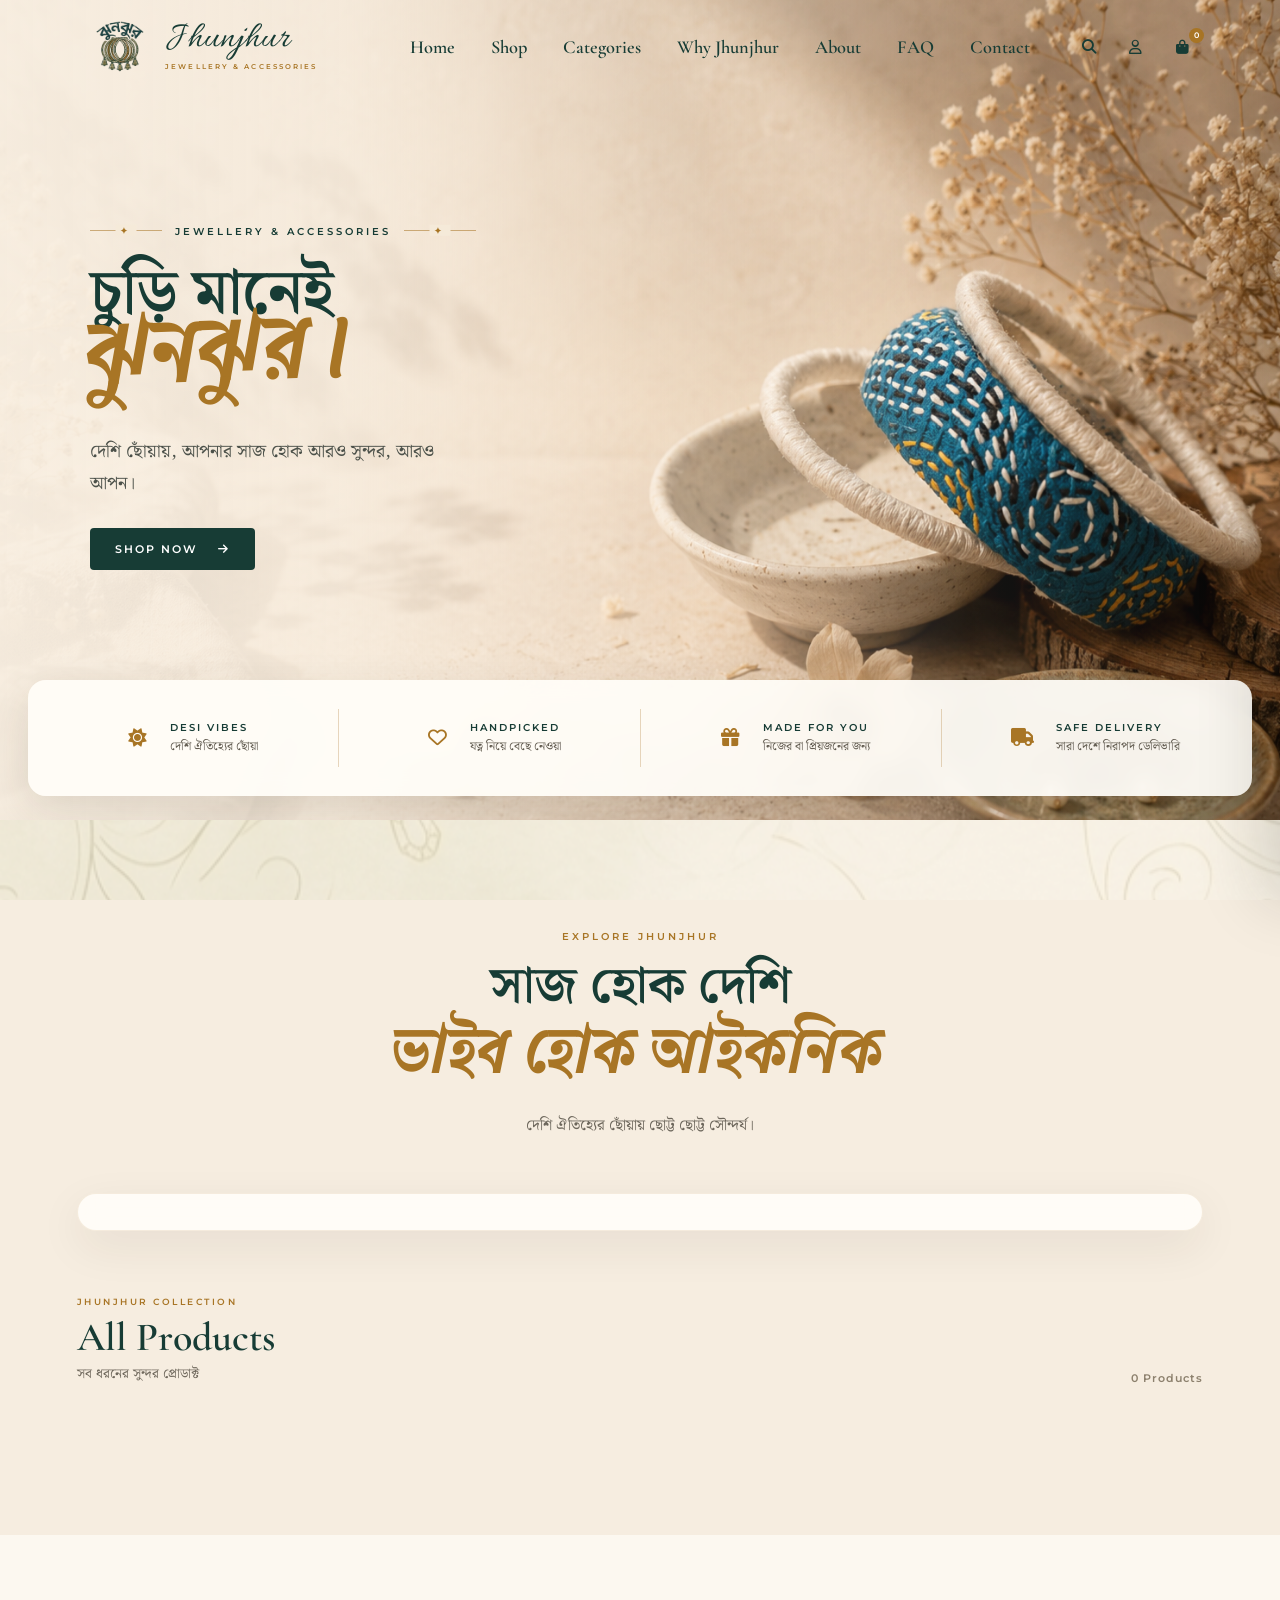
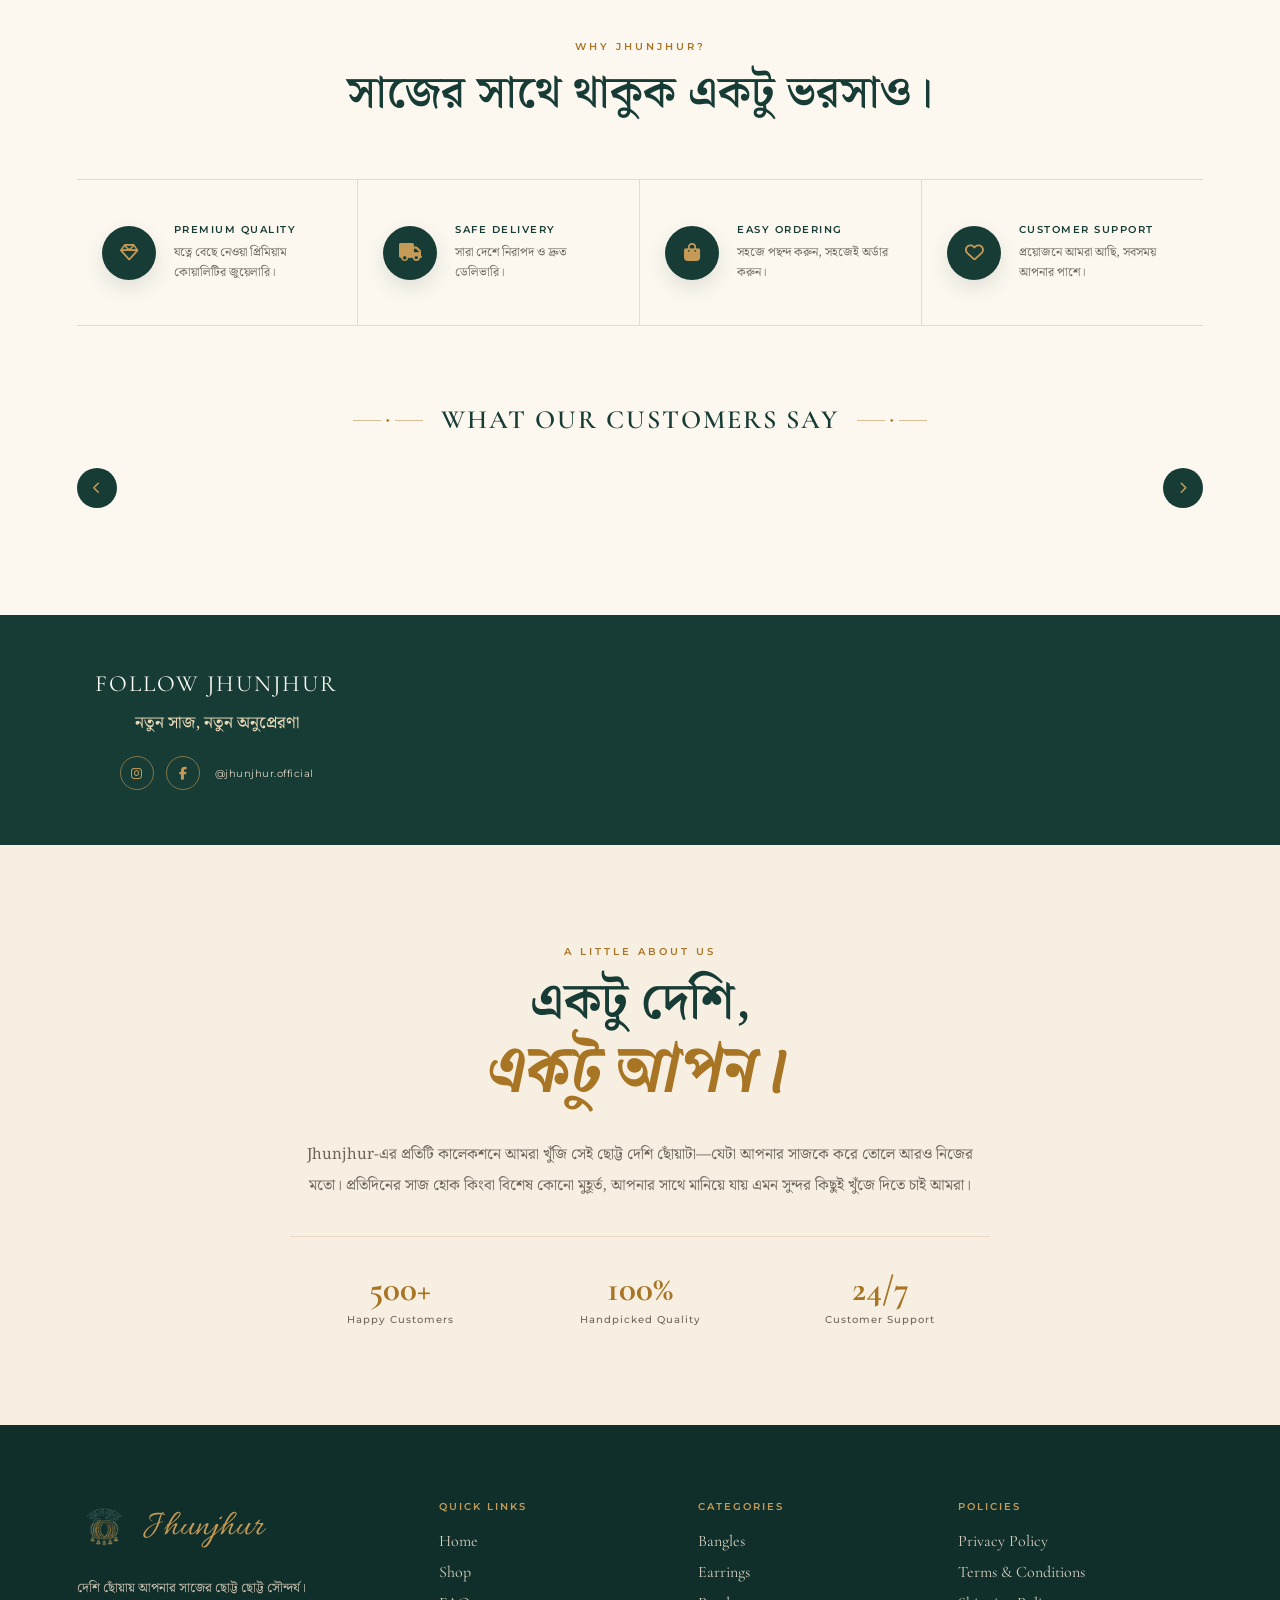
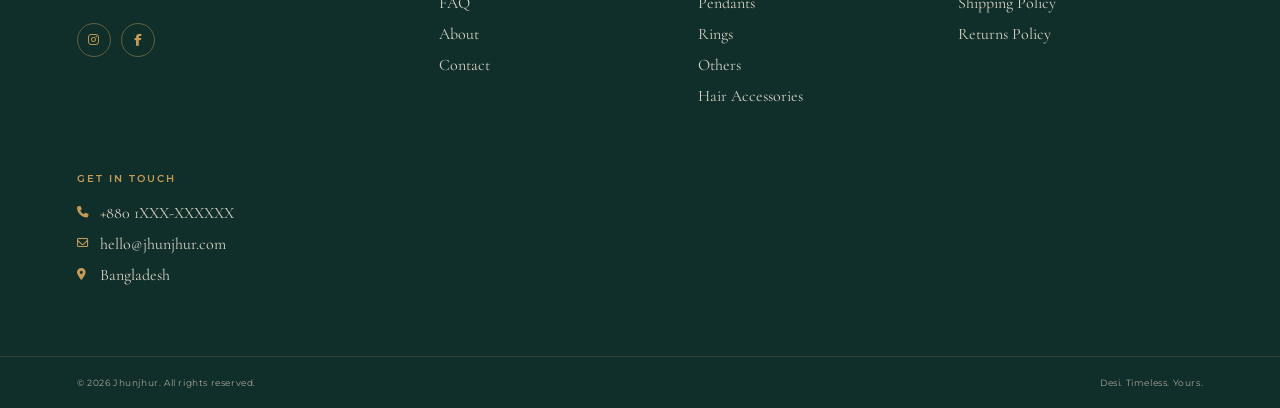
==== commit b4314953: "Add files via upload" ====
--- a/index.html
+++ b/index.html
@@ -1,651 +1,357 @@
-<!DOCTYPE html>  
-<html lang="bn">  
-<head>  
-    <meta charset="UTF-8">  
-    <meta name="viewport" content="width=device-width, initial-scale=1.0">  
-    <meta name="description" content="Jhunjhur — Desi jewellery and little accessories">  
-    <title>Jhunjhur | Jewellery & Accessories</title>  
-
-    <link rel="preconnect" href="https://fonts.googleapis.com">  
-    <link rel="preconnect" href="https://fonts.gstatic.com" crossorigin>  
-    <link href="https://fonts.googleapis.com/css2?family=Allura&family=Cormorant+Garamond:wght@400;500;600;700&family=Galada&family=Montserrat:wght@400;500;600&family=Noto+Serif+Bengali:wght@400;500;600;700&display=swap" rel="stylesheet">  
-    <link rel="stylesheet" href="https://cdnjs.cloudflare.com/ajax/libs/font-awesome/6.5.2/css/all.min.css">  
-    <link rel="stylesheet" href="css/styles.css">  
-</head>  
-
-<body>  
-
-<!-- =========================================================  
-     NAVBAR  
-========================================================= -->  
-
-<header class="navbar" id="navbar">  
-    <div class="navbar-inner">  
-        <a href="#home" class="brand" aria-label="Jhunjhur Home">  
-            <img src="assets/jhunjhur-logo.png" alt="Jhunjhur logo" class="brand-logo">  
-            <span class="brand-text">  
-                <strong>Jhunjhur</strong>  
-                <small>JEWELLERY & ACCESSORIES</small>  
-            </span>  
-        </a>  
-
-        <nav class="nav-links" id="navLinks">  
-            <a href="#home">Home</a>  
-            <a href="#shop">Shop</a>  
-            <a href="#categories">Categories</a>  
-            <a href="#why-jhunjhur">Why Jhunjhur</a>  
-            <a href="#about">About</a>  
-            <a href="#contact">Contact</a>  
-
-            <div class="mobile-nav-actions">  
-                <button type="button" class="mobile-action-btn" id="mobileSearchBtn">  
-                    <i class="fa-solid fa-magnifying-glass"></i>  
-                    <span>Search</span>  
-                </button>  
-                <button type="button" class="mobile-action-btn" id="mobileAccountBtn">  
-                    <i class="fa-regular fa-user"></i>  
-                    <span>Account</span>  
-                </button>  
-                <button type="button" class="mobile-action-btn" id="mobileCartBtn">  
-                    <i class="fa-solid fa-bag-shopping"></i>  
-                    <span>Cart</span>  
-                    <b id="mobileCartCount">0</b>  
-                </button>  
-                <button type="button" class="mobile-action-btn" id="mobileWishlistBtn">  
-                    <i class="fa-regular fa-heart"></i>  
-                    <span>Wishlist</span>  
-                    <b id="mobileWishlistCount">0</b>  
-                </button>  
-            </div>  
-        </nav>  
-
-        <div class="nav-actions">  
-            <button type="button" aria-label="Search" id="searchBtn">  
-                <i class="fa-solid fa-magnifying-glass"></i>  
-            </button>  
-            <button type="button" aria-label="Account" id="accountBtn">  
-                <i class="fa-regular fa-user"></i>  
-            </button>  
-            <button type="button" class="bag-btn" id="bagBtn" aria-label="Shopping bag">  
-                <i class="fa-solid fa-bag-shopping"></i>  
-                <span class="bag-count" id="bagCount">0</span>  
-            </button>  
-        </div>  
-
-        <button class="menu-btn" id="menuBtn" type="button" aria-label="Open menu" aria-expanded="false">  
-            <i class="fa-solid fa-bars"></i>  
-        </button>  
-    </div>  
-</header>  
-
-<!-- =========================================================  
-     MOBILE OVERLAY  
-========================================================= -->  
-
-<div class="mobile-overlay" id="mobileOverlay"></div>  
-
-<!-- =========================================================  
-     MAIN CONTENT  
-========================================================= -->  
-
-<main>  
-
-    <!-- HERO -->  
-    <section class="hero" id="home">  
-        <img src="assets/hero-bg(3).png" alt="" class="hero-image" id="heroImage" aria-hidden="true">  
-        <div class="hero-overlay" aria-hidden="true"></div>  
-
-        <div class="hero-content">  
-            <div class="hero-label">  
-                <span class="label-line"></span>  
-                <span>JEWELLERY & ACCESSORIES</span>  
-                <span class="label-line"></span>  
-            </div>  
-
-            <h1 class="hero-title">  
-                <span class="title-normal">চুড়ি মানেই</span>  
-                <span class="title-script">ঝুনঝুর।</span>  
-            </h1>  
-
-            <p class="hero-description">দেশি ছোঁয়ায়, আপনার সাজ হোক আরও সুন্দর, আরও আপন।</p>  
-
-            <a href="#shop" class="shop-btn">  
-                <span>Shop Now</span>  
-                <i class="fa-solid fa-arrow-right"></i>  
-            </a>  
-        </div>  
-
-        <div class="feature-bar">  
-            <div class="feature-item">  
-                <div class="feature-icon"><i class="fa-solid fa-sun"></i></div>  
-                <div class="feature-text">  
-                    <strong>DESI VIBES</strong>  
-                    <span>দেশি ঐতিহ্যের ছোঁয়া</span>  
-                </div>  
-            </div>  
-            <div class="feature-divider"></div>  
-            <div class="feature-item">  
-                <div class="feature-icon"><i class="fa-regular fa-heart"></i></div>  
-                <div class="feature-text">  
-                    <strong>HANDPICKED</strong>  
-                    <span>যত্ন নিয়ে বেছে নেওয়া</span>  
-                </div>  
-            </div>  
-            <div class="feature-divider"></div>  
-            <div class="feature-item">  
-                <div class="feature-icon"><i class="fa-solid fa-gift"></i></div>  
-                <div class="feature-text">  
-                    <strong>MADE FOR YOU</strong>  
-                    <span>নিজের বা প্রিয়জনের জন্য</span>  
-                </div>  
-            </div>  
-            <div class="feature-divider"></div>  
-            <div class="feature-item">  
-                <div class="feature-icon"><i class="fa-solid fa-truck"></i></div>  
-                <div class="feature-text">  
-                    <strong>SAFE DELIVERY</strong>  
-                    <span>সারা দেশে নিরাপদ ডেলিভারি</span>  
-                </div>  
-            </div>  
-        </div>  
-    </section>  
-
-    <!-- SHOP -->  
-    <section class="shop-section" id="shop">  
-        <div class="shop-heading">  
-            <span class="section-kicker">EXPLORE JHUNJHUR</span>  
-            <h2>সাজ হোক দেশি <span>ভাইব হোক আইকনিক</span></h2>  
-            <p>দেশি ঐতিহ্যের ছোঁয়ায় ছোট্ট ছোট্ট সৌন্দর্য।</p>  
-        </div>  
-
-        <div class="category-bar" id="categoryBar">  
-            <button class="category-tab active" data-category="all">  
-                <img src="assets/all.png" alt="All">  
-                <span>All Products</span>  
-            </button>  
-            <button class="category-tab" data-category="bangles">  
-                <img src="assets/bangles.png" alt="Bangles">  
-                <span>Bangles</span>  
-            </button>  
-            <button class="category-tab" data-category="earrings">  
-                <img src="assets/earrings.png" alt="Earrings">  
-                <span>Earrings</span>  
-            </button>  
-            <button class="category-tab" data-category="pendants">  
-                <img src="assets/pendants.png" alt="Pendants">  
-                <span>Pendants</span>  
-            </button>  
-            <button class="category-tab" data-category="rings">  
-                <img src="assets/rings.png" alt="Rings">  
-                <span>Rings</span>  
-            </button>  
-            <button class="category-tab" data-category="tikli">  
-                <img src="assets/tikli.png" alt="Tikli">  
-                <span>Tikli</span>  
-            </button>  
-            <button class="category-tab" data-category="hair">  
-                <img src="assets/hair-accessories.png" alt="Hair Accessories">  
-                <span>Hair Accessories</span>  
-            </button>  
-        </div>  
-
-        <div class="products-wrapper">  
-            <div class="products-top">  
-                <div>  
-                    <span class="products-kicker">JHUNJHUR COLLECTION</span>  
-                    <h3 id="productHeading">All Products</h3>  
-                    <p id="productSubheading">সব ধরনের সুন্দর প্রোডাক্ট</p>  
-                </div>  
-                <span class="product-count" id="productCount">14 Products</span>  
-            </div>  
-
-            <div class="product-grid" id="productGrid">  
-                <!-- BANGLES -->  
-                <article class="product-card" data-id="bangles-1" data-category="bangles" data-name="Desi Churi Set" data-price="450" data-image="assets/bangles1.jpg" data-description="দেশি সাজের জন্য সুন্দর traditional churi set.">  
-                    <div class="product-image">  
-                        <img src="assets/bangles1.jpg" alt="Desi Churi Set">  
-                        <button class="wishlist-btn" aria-label="Add to wishlist"><i class="fa-regular fa-heart"></i></button>  
-                    </div>  
-                    <div class="product-info">  
-                        <span class="product-category">BANGLES</span>  
-                        <h4>Desi Churi Set</h4>  
-                        <strong>৳450</strong>  
-                    </div>  
-                </article>  
-
-                <article class="product-card" data-id="bangles-2" data-category="bangles" data-name="Golden Churi Set" data-price="480" data-image="assets/bangles2.jpg" data-description="Elegant golden churi set for festive and everyday desi looks.">  
-                    <div class="product-image">  
-                        <img src="assets/bangles2.jpg" alt="Golden Churi Set">  
-                        <button class="wishlist-btn" aria-label="Add to wishlist"><i class="fa-regular fa-heart"></i></button>  
-                    </div>  
-                    <div class="product-info">  
-                        <span class="product-category">BANGLES</span>  
-                        <h4>Golden Churi Set</h4>  
-                        <strong>৳480</strong>  
-                    </div>  
-                </article>  
-
-                <article class="product-card" data-id="bangles-3" data-category="bangles" data-name="Pearl Churi Set" data-price="520" data-image="assets/bangles3.jpg" data-description="Soft pearl detailing with a classic desi finish.">  
-                    <div class="product-image">  
-                        <img src="assets/bangles3.jpg" alt="Pearl Churi Set">  
-                        <button class="wishlist-btn" aria-label="Add to wishlist"><i class="fa-regular fa-heart"></i></button>  
-                    </div>  
-                    <div class="product-info">  
-                        <span class="product-category">BANGLES</span>  
-                        <h4>Pearl Churi Set</h4>  
-                        <strong>৳520</strong>  
-                    </div>  
-                </article>  
-
-                <article class="product-card" data-id="bangles-4" data-category="bangles" data-name="Traditional Churi" data-price="390" data-image="assets/bangles4.jpg" data-description="A classic traditional churi for a timeless desi look.">  
-                    <div class="product-image">  
-                        <img src="assets/bangles4.jpg" alt="Traditional Churi">  
-                        <button class="wishlist-btn" aria-label="Add to wishlist"><i class="fa-regular fa-heart"></i></button>  
-                    </div>  
-                    <div class="product-info">  
-                        <span class="product-category">BANGLES</span>  
-                        <h4>Traditional Churi</h4>  
-                        <strong>৳390</strong>  
-                    </div>  
-                </article>  
-
-                <!-- EARRINGS -->  
-                <article class="product-card" data-id="earrings-1" data-category="earrings" data-name="Golden Jhumka" data-price="350" data-image="assets/earrings1.jpg" data-description="Classic golden jhumka with an elegant desi finish.">  
-                    <div class="product-image">  
-                        <img src="assets/earrings1.jpg" alt="Golden Jhumka">  
-                        <button class="wishlist-btn" aria-label="Add to wishlist"><i class="fa-regular fa-heart"></i></button>  
-                    </div>  
-                    <div class="product-info">  
-                        <span class="product-category">EARRINGS</span>  
-                        <h4>Golden Jhumka</h4>  
-                        <strong>৳350</strong>  
-                    </div>  
-                </article>  
-
-                <article class="product-card" data-id="earrings-2" data-category="earrings" data-name="Pearl Drop Earrings" data-price="420" data-image="assets/earrings2.jpg" data-description="Elegant pearl drop earrings for a soft feminine look.">  
-                    <div class="product-image">  
-                        <img src="assets/earrings2.jpg" alt="Pearl Drop Earrings">  
-                        <button class="wishlist-btn" aria-label="Add to wishlist"><i class="fa-regular fa-heart"></i></button>  
-                    </div>  
-                    <div class="product-info">  
-                        <span class="product-category">EARRINGS</span>  
-                        <h4>Pearl Drop Earrings</h4>  
-                        <strong>৳420</strong>  
-                    </div>  
-                </article>  
-
-                <article class="product-card" data-id="earrings-3" data-category="earrings" data-name="Desi Floral Earrings" data-price="380" data-image="assets/earrings3.jpg" data-description="Floral inspired earrings with a beautiful desi touch.">  
-                    <div class="product-image">  
-                        <img src="assets/earrings3.jpg" alt="Desi Floral Earrings">  
-                        <button class="wishlist-btn" aria-label="Add to wishlist"><i class="fa-regular fa-heart"></i></button>  
-                    </div>  
-                    <div class="product-info">  
-                        <span class="product-category">EARRINGS</span>  
-                        <h4>Desi Floral Earrings</h4>  
-                        <strong>৳380</strong>  
-                    </div>  
-                </article>  
-
-                <!-- PENDANTS -->  
-                <article class="product-card" data-id="pendants-1" data-category="pendants" data-name="Classic Gold Pendant" data-price="550" data-image="assets/pendants1.jpg" data-description="A minimal classic gold pendant for everyday elegance.">  
-                    <div class="product-image">  
-                        <img src="assets/pendants1.jpg" alt="Classic Gold Pendant">  
-                        <button class="wishlist-btn" aria-label="Add to wishlist"><i class="fa-regular fa-heart"></i></button>  
-                    </div>  
-                    <div class="product-info">  
-                        <span class="product-category">PENDANTS</span>  
-                        <h4>Classic Gold Pendant</h4>  
-                        <strong>৳550</strong>  
-                    </div>  
-                </article>  
-
-                <article class="product-card" data-id="pendants-2" data-category="pendants" data-name="Floral Pendant" data-price="620" data-image="assets/pendants2.jpg" data-description="A delicate floral pendant made for graceful styling.">  
-                    <div class="product-image">  
-                        <img src="assets/pendants2.jpg" alt="Floral Pendant">  
-                        <button class="wishlist-btn" aria-label="Add to wishlist"><i class="fa-regular fa-heart"></i></button>  
-                    </div>  
-                    <div class="product-info">  
-                        <span class="product-category">PENDANTS</span>  
-                        <h4>Floral Pendant</h4>  
-                        <strong>৳620</strong>  
-                    </div>  
-                </article>  
-
-                <!-- RINGS -->  
-                <article class="product-card" data-id="rings-1" data-category="rings" data-name="Floral Pearl Ring" data-price="450" data-image="assets/rings1.jpg" data-description="A floral pearl ring for a delicate everyday look.">  
-                    <div class="product-image">  
-                        <img src="assets/rings1.jpg" alt="Floral Pearl Ring">  
-                        <button class="wishlist-btn" aria-label="Add to wishlist"><i class="fa-regular fa-heart"></i></button>  
-                    </div>  
-                    <div class="product-info">  
-                        <span class="product-category">RINGS</span>  
-                        <h4>Floral Pearl Ring</h4>  
-                        <strong>৳450</strong>  
-                    </div>  
-                </article>  
-
-                <article class="product-card" data-id="rings-2" data-category="rings" data-name="Classic Gold Ring" data-price="390" data-image="assets/rings2.jpg" data-description="A simple classic gold ring that goes with every look.">  
-                    <div class="product-image">  
-                        <img src="assets/rings2.jpg" alt="Classic Gold Ring">  
-                        <button class="wishlist-btn" aria-label="Add to wishlist"><i class="fa-regular fa-heart"></i></button>  
-                    </div>  
-                    <div class="product-info">  
-                        <span class="product-category">RINGS</span>  
-                        <h4>Classic Gold Ring</h4>  
-                        <strong>৳390</strong>  
-                    </div>  
-                </article>  
-
-                <!-- TIKLI -->  
-                <article class="product-card" data-id="tikli-1" data-category="tikli" data-name="Antique Tikli" data-price="350" data-image="assets/tikli1.jpg" data-description="Traditional antique-inspired tikli for a complete desi look.">  
-                    <div class="product-image">  
-                        <img src="assets/tikli1.jpg" alt="Antique Tikli">  
-                        <button class="wishlist-btn" aria-label="Add to wishlist"><i class="fa-regular fa-heart"></i></button>  
-                    </div>  
-                    <div class="product-info">  
-                        <span class="product-category">TIKLI</span>  
-                        <h4>Antique Tikli</h4>  
-                        <strong>৳350</strong>  
-                    </div>  
-                </article>  
-
-                <article class="product-card" data-id="tikli-2" data-category="tikli" data-name="Golden Floral Tikli" data-price="320" data-image="assets/tikli2.jpg" data-description="Golden floral tikli with a delicate traditional touch.">  
-                    <div class="product-image">  
-                        <img src="assets/tikli2.jpg" alt="Golden Floral Tikli">  
-                        <button class="wishlist-btn" aria-label="Add to wishlist"><i class="fa-regular fa-heart"></i></button>  
-                    </div>  
-                    <div class="product-info">  
-                        <span class="product-category">TIKLI</span>  
-                        <h4>Golden Floral Tikli</h4>  
-                        <strong>৳320</strong>  
-                    </div>  
-                </article>  
-
-                <!-- HAIR -->  
-                <article class="product-card" data-id="hair-1" data-category="hair" data-name="Floral Hair Clip" data-price="280" data-image="assets/hair1.jpg" data-description="A pretty floral hair clip for a soft desi hairstyle.">  
-                    <div class="product-image">  
-                        <img src="assets/hair1.jpg" alt="Floral Hair Clip">  
-                        <button class="wishlist-btn" aria-label="Add to wishlist"><i class="fa-regular fa-heart"></i></button>  
-                    </div>  
-                    <div class="product-info">  
-                        <span class="product-category">HAIR ACCESSORIES</span>  
-                        <h4>Floral Hair Clip</h4>  
-                        <strong>৳280</strong>  
-                    </div>  
-                </article>  
-
-                <article class="product-card" data-id="hair-2" data-category="hair" data-name="Desi Hair Band" data-price="250" data-image="assets/hair2.jpg" data-description="A simple desi hair band for everyday styling.">  
-                    <div class="product-image">  
-                        <img src="assets/hair2.jpg" alt="Desi Hair Band">  
-                        <button class="wishlist-btn" aria-label="Add to wishlist"><i class="fa-regular fa-heart"></i></button>  
-                    </div>  
-                    <div class="product-info">  
-                        <span class="product-category">HAIR ACCESSORIES</span>  
-                        <h4>Desi Hair Band</h4>  
-                        <strong>৳250</strong>  
-                    </div>  
-                </article>  
-            </div>  
-        </div>  
-    </section>  
+<!DOCTYPE html>
+<html lang="bn">
+<head>
+    <meta charset="UTF-8">
+    <meta name="viewport" content="width=device-width, initial-scale=1.0">
 
     <!-- =========================================================
-         WHY JHUNJHUR + REVIEWS (FIXED)
-    ========================================================= -->  
-
-    <section class="trust-section" id="why-jhunjhur">  
-
-        <div class="trust-container">  
-
-            <!-- Section Heading -->  
-            <div class="trust-heading">  
-                <span class="section-kicker">WHY JHUNJHUR?</span>  
-                <h2>সাজের সাথে থাকুক একটু ভরসাও।</h2>  
-            </div>  
-
-            <!-- Service / Trust Features -->  
-            <div class="trust-features">  
-
-                <div class="trust-feature">  
-                    <div class="trust-icon">  
-                        <i class="fa-regular fa-gem"></i>  
-                    </div>  
-                    <div>  
-                        <h3>PREMIUM QUALITY</h3>  
-                        <p>যত্নে বেছে নেওয়া প্রিমিয়াম কোয়ালিটির জুয়েলারি।</p>  
-                    </div>  
-                </div>  
-
-                <div class="trust-feature">  
-                    <div class="trust-icon">  
-                        <i class="fa-solid fa-truck"></i>  
-                    </div>  
-                    <div>  
-                        <h3>SAFE DELIVERY</h3>  
-                        <p>সারা দেশে নিরাপদ ও দ্রুত ডেলিভারি।</p>  
-                    </div>  
-                </div>  
-
-                <div class="trust-feature">  
-                    <div class="trust-icon">  
-                        <i class="fa-solid fa-bag-shopping"></i>  
-                    </div>  
-                    <div>  
-                        <h3>EASY ORDERING</h3>  
-                        <p>সহজে পছন্দ করুন, সহজেই অর্ডার করুন।</p>  
-                    </div>  
-                </div>  
-
-                <div class="trust-feature">  
-                    <div class="trust-icon">  
-                        <i class="fa-regular fa-heart"></i>  
-                    </div>  
-                    <div>  
-                        <h3>CUSTOMER SUPPORT</h3>  
-                        <p>প্রয়োজনে আমরা আছি, সবসময় আপনার পাশে।</p>  
-                    </div>  
-                </div>  
-
-            </div>  
-
-            <!-- Customer Reviews (FIXED WITH PRODUCT IMAGES) -->  
-            <div class="reviews-section">  
-
-                <div class="reviews-heading">  
-                    <span class="decor-line"></span>  
-                    <h2>WHAT OUR CUSTOMERS SAY</h2>  
-                    <span class="decor-line"></span>  
-                </div>  
-
-                <div class="reviews-slider">  
-
-                    <button class="review-arrow review-prev" id="reviewPrev" type="button" aria-label="Previous review">  
-                        <i class="fa-solid fa-chevron-left"></i>  
-                    </button>  
-
-                    <div class="reviews-track-wrapper">  
-                        <div class="reviews-track" id="reviewsTrack">  
-
-                            <!-- Review 1 - with product image -->  
-                            <article class="review-card">  
-                                <div class="review-avatar">  
-                                    <img src="assets/bangles1.jpg" alt="Customer with Desi Churi">  
-                                </div>  
-
-                                <div class="review-content">  
-                                    <div class="review-top">  
-                                        <div class="stars">★★★★★</div>  
-                                        <span class="quote-mark">“</span>  
-                                    </div>  
-
-                                    <p>  
-                                        চুড়িগুলো ছবির থেকেও বেশি সুন্দর!  
-                                        কোয়ালিটি অসাধারণ, খুব যত্ন নিয়ে প্যাক করা ছিল।  
-                                        ভালোবাসা রইলো ঝুনঝুর!  
-                                    </p>  
-
-                                    <strong>— Sohana Islam</strong>  
-                                    <span class="review-product">  
-                                        <i class="fa-regular fa-gem"></i> Desi Churi Set  
-                                    </span>  
-                                </div>  
-                            </article>  
-
-                            <!-- Review 2 - with product image -->  
-                            <article class="review-card">  
-                                <div class="review-avatar">  
-                                    <img src="assets/earrings1.jpg" alt="Customer with Golden Jhumka">  
-                                </div>  
-
-                                <div class="review-content">  
-                                    <div class="review-top">  
-                                        <div class="stars">★★★★★</div>  
-                                        <span class="quote-mark">“</span>  
-                                    </div>  
-
-                                    <p>  
-                                        প্রথমবার অর্ডার করেছিলাম, অভিজ্ঞতা দারুণ!  
-                                        ডেলিভারি ছিল দ্রুত এবং জুয়েলারিগুলো একদম পারফেক্ট।  
-                                    </p>  
-
-                                    <strong>— Farhana Mim</strong>  
-                                    <span class="review-product">  
-                                        <i class="fa-regular fa-gem"></i> Golden Jhumka  
-                                    </span>  
-                                </div>  
-                            </article>  
-
-                            <!-- Review 3 - with product image -->  
-                            <article class="review-card">  
-                                <div class="review-avatar">  
-                                    <img src="assets/pendants1.jpg" alt="Customer with Classic Gold Pendant">  
-                                </div>  
-
-                                <div class="review-content">  
-                                    <div class="review-top">  
-                                        <div class="stars">★★★★★</div>  
-                                        <span class="quote-mark">“</span>  
-                                    </div>  
-
-                                    <p>  
-                                        প্রতিটা কালেকশনই এত সুন্দর হয়!  
-                                        ঝুনঝুর মানেই ট্রাস্ট।  
-                                        সবসময় আমার ফেভারিট জায়গা এখানেই।  
-                                    </p>  
-
-                                    <strong>— Nusrat Jahan</strong>  
-                                    <span class="review-product">  
-                                        <i class="fa-regular fa-gem"></i> Classic Gold Pendant  
-                                    </span>  
-                                </div>  
-                            </article>  
-
-                        </div>  
-                    </div>  
-
-                    <button class="review-arrow review-next" id="reviewNext" type="button" aria-label="Next review">  
-                        <i class="fa-solid fa-chevron-right"></i>  
-                    </button>  
-
-                </div>  
-
-                <!-- Review Dots -->  
-                <div class="review-dots" id="reviewDots">  
-                    <button class="review-dot active" type="button" aria-label="Review 1"></button>  
-                    <button class="review-dot" type="button" aria-label="Review 2"></button>  
-                    <button class="review-dot" type="button" aria-label="Review 3"></button>  
-                </div>  
-
-            </div>  
-
-        </div>  
-
-        <!-- =========================
-             FOLLOW JHUNJHUR (FIXED WITH PRODUCT IMAGES)
-        ========================== -->  
-        <div class="social-strip">  
-
-            <div class="social-intro">  
-                <span>FOLLOW JHUNJHUR</span>  
-                <h3>নতুন সাজ, নতুন অনুপ্রেরণা</h3>  
-
-                <div class="social-links">  
-                    <a href="#" aria-label="Instagram">  
-                        <i class="fa-brands fa-instagram"></i>  
-                    </a>  
-                    <a href="#" aria-label="Facebook">  
-                        <i class="fa-brands fa-facebook-f"></i>  
-                    </a>  
-                    <span>@jhunjhur.official</span>  
-                </div>  
-            </div>  
-
-            <div class="social-gallery">  
-                <!-- Using product images as social gallery -->  
-                <img src="assets/bangles2.jpg" alt="Jhunjhur bangles" loading="lazy">  
-                <img src="assets/earrings2.jpg" alt="Jhunjhur earrings" loading="lazy">  
-                <img src="assets/pendants2.jpg" alt="Jhunjhur pendant" loading="lazy">  
-                <img src="assets/rings1.jpg" alt="Jhunjhur ring" loading="lazy">  
-                <img src="assets/tikli1.jpg" alt="Jhunjhur tikli" loading="lazy">  
-                <img src="assets/hair1.jpg" alt="Jhunjhur hair accessory" loading="lazy">  
-            </div>  
-
-        </div>  
-
-    </section>  
-
-    <!-- =========================
-         ABOUT (FIXED WITH HOME-BG)
-    ========================== -->  
-    <section class="about-section" id="about">  
-
-        <!-- Background image added via CSS -->  
-
-        <div class="about-content">  
-
-            <span class="section-kicker">A LITTLE ABOUT US</span>  
-
-            <h2>  
-                একটু দেশি,  
-                <span>একটু আপন।</span>  
-            </h2>  
-
-            <p>  
-                Jhunjhur-এর প্রতিটি কালেকশনে আমরা খুঁজি সেই ছোট্ট  
-                দেশি ছোঁয়াটা—যেটা আপনার সাজকে করে তোলে আরও নিজের মতো।  
-                প্রতিদিনের সাজ হোক কিংবা বিশেষ কোনো মুহূর্ত,  
-                আপনার সাথে মানিয়ে যায় এমন সুন্দর কিছুই খুঁজে দিতে চাই আমরা।  
-            </p>  
-
-            <div class="about-stats">  
-                <div class="about-stat">  
-                    <strong>500+</strong>  
-                    <span>Happy Customers</span>  
-                </div>  
-                <div class="about-stat">  
-                    <strong>100%</strong>  
-                    <span>Handpicked Quality</span>  
-                </div>  
-                <div class="about-stat">  
-                    <strong>24/7</strong>  
-                    <span>Customer Support</span>  
-                </div>  
-            </div>  
-
-        </div>  
-
-    </section>  
-
-    <!-- =========================
-         FOOTER
-    ========================== -->  
-    <footer class="site-footer" id="contact">
-
+         SEO META TAGS
+    ========================================================= -->
+    <title>Jhunjhur — Desi Jewellery & Accessories | Traditional Bangles, Earrings & More</title>
+    <meta name="description" content="Jhunjhur offers premium desi jewellery including traditional bangles, earrings, pendants, rings, and hair accessories. Handpicked quality with safe delivery across Bangladesh.">
+    <meta name="keywords" content="desi jewellery, traditional bangles, earrings, pendants, rings, tikli, hair accessories, Bangladesh jewellery, jhunjhur">
+    <meta name="robots" content="index, follow">
+    <meta name="author" content="Jhunjhur">
+    <meta name="language" content="Bengali">
+
+    <!-- Open Graph -->
+    <meta property="og:title" content="Jhunjhur — Desi Jewellery & Accessories">
+    <meta property="og:description" content="দেশি ছোঁয়ায় আপনার সাজের ছোট্ট ছোট্ট সৌন্দর্য। Premium desi jewellery handpicked for you.">
+    <meta property="og:image" content="https://yourdomain.com/assets/og-image.jpg">
+    <meta property="og:url" content="https://yourdomain.com">
+    <meta property="og:type" content="website">
+    <meta property="og:site_name" content="Jhunjhur">
+
+    <!-- Twitter Card -->
+    <meta name="twitter:card" content="summary_large_image">
+    <meta name="twitter:title" content="Jhunjhur — Desi Jewellery & Accessories">
+    <meta name="twitter:description" content="Premium desi jewellery handpicked for you. Traditional bangles, earrings, pendants & more.">
+    <meta name="twitter:image" content="https://yourdomain.com/assets/og-image.jpg">
+
+    <!-- Canonical -->
+    <link rel="canonical" href="https://yourdomain.com/">
+
+    <!-- Favicon -->
+    <link rel="icon" type="image/png" href="assets/favicon.png">
+    <link rel="apple-touch-icon" href="assets/apple-touch-icon.png">
+
+    <!-- Schema Markup -->
+    <script type="application/ld+json">
+    {
+        "@context": "https://schema.org",
+        "@type": "LocalBusiness",
+        "name": "Jhunjhur",
+        "description": "Desi jewellery and little accessories for everyday elegance.",
+        "url": "https://yourdomain.com",
+        "logo": "https://yourdomain.com/assets/jhunjhur-logo.png",
+        "address": { "@type": "PostalAddress", "addressCountry": "BD" },
+        "contactPoint": {
+            "@type": "ContactPoint",
+            "telephone": "+8801XXX-XXXXXX",
+            "contactType": "customer service"
+        }
+    }
+    </script>
+
+    <!-- Preconnect -->
+    <link rel="preconnect" href="https://fonts.googleapis.com">
+    <link rel="preconnect" href="https://fonts.gstatic.com" crossorigin>
+
+    <!-- Fonts -->
+    <link href="https://fonts.googleapis.com/css2?family=Allura&family=Cormorant+Garamond:wght@400;500;600;700&family=Galada&family=Montserrat:wght@400;500;600&family=Noto+Serif+Bengali:wght@400;500;600;700&display=swap" rel="stylesheet">
+
+    <!-- Font Awesome -->
+    <link rel="stylesheet" href="https://cdnjs.cloudflare.com/ajax/libs/font-awesome/6.5.2/css/all.min.css">
+
+    <!-- External CSS -->
+    <link rel="stylesheet" href="css/styles.css">
+
+</head>
+<body>
+
+<!-- =========================================================
+     NAVBAR
+========================================================= -->
+<header class="navbar" id="navbar">
+    <div class="navbar-inner">
+        <a href="#home" class="brand" aria-label="Jhunjhur Home">
+            <img src="assets/jhunjhur-logo.png" alt="Jhunjhur logo" class="brand-logo" width="72" height="72">
+            <span class="brand-text">
+                <strong>Jhunjhur</strong>
+                <small>JEWELLERY & ACCESSORIES</small>
+            </span>
+        </a>
+
+        <nav class="nav-links" id="navLinks">
+            <a href="#home">Home</a>
+            <a href="#shop">Shop</a>
+            <a href="#categories">Categories</a>
+            <a href="#why-jhunjhur">Why Jhunjhur</a>
+            <a href="about.html">About</a>
+            <a href="faq.html">FAQ</a>
+            <a href="#contact">Contact</a>
+
+            <div class="mobile-nav-actions">
+                <button type="button" class="mobile-action-btn" id="mobileSearchBtn" aria-label="Search">
+                    <i class="fa-solid fa-magnifying-glass"></i>
+                    <span>Search</span>
+                </button>
+                <button type="button" class="mobile-action-btn" id="mobileAccountBtn" aria-label="Account">
+                    <i class="fa-regular fa-user"></i>
+                    <span>Account</span>
+                </button>
+                <button type="button" class="mobile-action-btn" id="mobileCartBtn" aria-label="Cart">
+                    <i class="fa-solid fa-bag-shopping"></i>
+                    <span>Cart</span>
+                    <b id="mobileCartCount">0</b>
+                </button>
+                <button type="button" class="mobile-action-btn" id="mobileWishlistBtn" aria-label="Wishlist">
+                    <i class="fa-regular fa-heart"></i>
+                    <span>Wishlist</span>
+                    <b id="mobileWishlistCount">0</b>
+                </button>
+            </div>
+        </nav>
+
+        <div class="nav-actions">
+            <button type="button" aria-label="Search" id="searchBtn">
+                <i class="fa-solid fa-magnifying-glass"></i>
+            </button>
+            <button type="button" aria-label="Account" id="accountBtn">
+                <i class="fa-regular fa-user"></i>
+            </button>
+            <button type="button" class="bag-btn" id="bagBtn" aria-label="Shopping bag">
+                <i class="fa-solid fa-bag-shopping"></i>
+                <span class="bag-count" id="bagCount">0</span>
+            </button>
+        </div>
+
+        <button class="menu-btn" id="menuBtn" type="button" aria-label="Open menu" aria-expanded="false">
+            <i class="fa-solid fa-bars"></i>
+        </button>
+    </div>
+</header>
+
+<!-- MOBILE OVERLAY -->
+<div class="mobile-overlay" id="mobileOverlay"></div>
+
+<!-- =========================================================
+     MAIN CONTENT
+========================================================= -->
+<main>
+
+    <!-- HERO -->
+    <section class="hero" id="home">
+        <img src="assets/hero-bg(3).png" alt="" class="hero-image" id="heroImage" aria-hidden="true" loading="lazy">
+        <div class="hero-overlay" aria-hidden="true"></div>
+
+        <div class="hero-content">
+            <div class="hero-label">
+                <span class="label-line"></span>
+                <span>JEWELLERY & ACCESSORIES</span>
+                <span class="label-line"></span>
+            </div>
+
+            <h1 class="hero-title">
+                <span class="title-normal">চুড়ি মানেই</span>
+                <span class="title-script">ঝুনঝুর।</span>
+            </h1>
+
+            <p class="hero-description">দেশি ছোঁয়ায়, আপনার সাজ হোক আরও সুন্দর, আরও আপন।</p>
+
+            <a href="#shop" class="shop-btn">
+                <span>Shop Now</span>
+                <i class="fa-solid fa-arrow-right"></i>
+            </a>
+        </div>
+
+        <div class="feature-bar">
+            <div class="feature-item">
+                <div class="feature-icon"><i class="fa-solid fa-sun"></i></div>
+                <div class="feature-text">
+                    <strong>DESI VIBES</strong>
+                    <span>দেশি ঐতিহ্যের ছোঁয়া</span>
+                </div>
+            </div>
+            <div class="feature-divider"></div>
+            <div class="feature-item">
+                <div class="feature-icon"><i class="fa-regular fa-heart"></i></div>
+                <div class="feature-text">
+                    <strong>HANDPICKED</strong>
+                    <span>যত্ন নিয়ে বেছে নেওয়া</span>
+                </div>
+            </div>
+            <div class="feature-divider"></div>
+            <div class="feature-item">
+                <div class="feature-icon"><i class="fa-solid fa-gift"></i></div>
+                <div class="feature-text">
+                    <strong>MADE FOR YOU</strong>
+                    <span>নিজের বা প্রিয়জনের জন্য</span>
+                </div>
+            </div>
+            <div class="feature-divider"></div>
+            <div class="feature-item">
+                <div class="feature-icon"><i class="fa-solid fa-truck"></i></div>
+                <div class="feature-text">
+                    <strong>SAFE DELIVERY</strong>
+                    <span>সারা দেশে নিরাপদ ডেলিভারি</span>
+                </div>
+            </div>
+        </div>
+    </section>
+
+    <!-- SHOP -->
+    <section class="shop-section" id="shop">
+        <div class="shop-heading">
+            <span class="section-kicker">EXPLORE JHUNJHUR</span>
+            <h2>সাজ হোক দেশি <span>ভাইব হোক আইকনিক</span></h2>
+            <p>দেশি ঐতিহ্যের ছোঁয়ায় ছোট্ট ছোট্ট সৌন্দর্য।</p>
+        </div>
+
+        <div class="category-bar" id="categoryBar">
+            <!-- Categories loaded from JavaScript -->
+        </div>
+
+        <div class="products-wrapper">
+            <div class="products-top">
+                <div>
+                    <span class="products-kicker">JHUNJHUR COLLECTION</span>
+                    <h3 id="productHeading">All Products</h3>
+                    <p id="productSubheading">সব ধরনের সুন্দর প্রোডাক্ট</p>
+                </div>
+                <span class="product-count" id="productCount">0 Products</span>
+            </div>
+
+            <div class="product-grid" id="productGrid">
+                <!-- Products loaded from JavaScript -->
+            </div>
+
+            <!-- Pagination -->
+            <div class="pagination" id="paginationContainer"></div>
+        </div>
+    </section>
+
+    <!-- WHY JHUNJHUR + REVIEWS -->
+    <section class="trust-section" id="why-jhunjhur">
+        <div class="trust-container">
+            <div class="trust-heading">
+                <span class="section-kicker">WHY JHUNJHUR?</span>
+                <h2>সাজের সাথে থাকুক একটু ভরসাও।</h2>
+            </div>
+
+            <div class="trust-features">
+                <div class="trust-feature">
+                    <div class="trust-icon"><i class="fa-regular fa-gem"></i></div>
+                    <div>
+                        <h3>PREMIUM QUALITY</h3>
+                        <p>যত্নে বেছে নেওয়া প্রিমিয়াম কোয়ালিটির জুয়েলারি।</p>
+                    </div>
+                </div>
+                <div class="trust-feature">
+                    <div class="trust-icon"><i class="fa-solid fa-truck"></i></div>
+                    <div>
+                        <h3>SAFE DELIVERY</h3>
+                        <p>সারা দেশে নিরাপদ ও দ্রুত ডেলিভারি।</p>
+                    </div>
+                </div>
+                <div class="trust-feature">
+                    <div class="trust-icon"><i class="fa-solid fa-bag-shopping"></i></div>
+                    <div>
+                        <h3>EASY ORDERING</h3>
+                        <p>সহজে পছন্দ করুন, সহজেই অর্ডার করুন।</p>
+                    </div>
+                </div>
+                <div class="trust-feature">
+                    <div class="trust-icon"><i class="fa-regular fa-heart"></i></div>
+                    <div>
+                        <h3>CUSTOMER SUPPORT</h3>
+                        <p>প্রয়োজনে আমরা আছি, সবসময় আপনার পাশে।</p>
+                    </div>
+                </div>
+            </div>
+
+            <!-- Reviews -->
+            <div class="reviews-section">
+                <div class="reviews-heading">
+                    <span class="decor-line"></span>
+                    <h2>WHAT OUR CUSTOMERS SAY</h2>
+                    <span class="decor-line"></span>
+                </div>
+
+                <div class="reviews-slider">
+                    <button class="review-arrow review-prev" id="reviewPrev" type="button" aria-label="Previous review">
+                        <i class="fa-solid fa-chevron-left"></i>
+                    </button>
+
+                    <div class="reviews-track-wrapper">
+                        <div class="reviews-track" id="reviewsTrack">
+                            <!-- Reviews loaded from JavaScript -->
+                        </div>
+                    </div>
+
+                    <button class="review-arrow review-next" id="reviewNext" type="button" aria-label="Next review">
+                        <i class="fa-solid fa-chevron-right"></i>
+                    </button>
+                </div>
+
+                <div class="review-dots" id="reviewDots"></div>
+            </div>
+        </div>
+
+        <!-- Social Strip -->
+        <div class="social-strip">
+            <div class="social-intro">
+                <span>FOLLOW JHUNJHUR</span>
+                <h3>নতুন সাজ, নতুন অনুপ্রেরণা</h3>
+                <div class="social-links">
+                    <a href="#" aria-label="Instagram"><i class="fa-brands fa-instagram"></i></a>
+                    <a href="#" aria-label="Facebook"><i class="fa-brands fa-facebook-f"></i></a>
+                    <span>@jhunjhur.official</span>
+                </div>
+            </div>
+            <div class="social-gallery" id="socialGallery">
+                <!-- Social images from JavaScript -->
+            </div>
+        </div>
+    </section>
+
+    <!-- ABOUT -->
+    <section class="about-section" id="about">
+        <div class="about-content">
+            <span class="section-kicker">A LITTLE ABOUT US</span>
+            <h2>একটু দেশি, <span>একটু আপন।</span></h2>
+            <p>
+                Jhunjhur-এর প্রতিটি কালেকশনে আমরা খুঁজি সেই ছোট্ট
+                দেশি ছোঁয়াটা—যেটা আপনার সাজকে করে তোলে আরও নিজের মতো।
+                প্রতিদিনের সাজ হোক কিংবা বিশেষ কোনো মুহূর্ত,
+                আপনার সাথে মানিয়ে যায় এমন সুন্দর কিছুই খুঁজে দিতে চাই আমরা।
+            </p>
+            <div class="about-stats">
+                <div class="about-stat">
+                    <strong>500+</strong>
+                    <span>Happy Customers</span>
+                </div>
+                <div class="about-stat">
+                    <strong>100%</strong>
+                    <span>Handpicked Quality</span>
+                </div>
+                <div class="about-stat">
+                    <strong>24/7</strong>
+                    <span>Customer Support</span>
+                </div>
+            </div>
+        </div>
+    </section>
+
+</main>
+
+<!-- =========================================================
+     FOOTER
+========================================================= -->
+<footer class="site-footer" id="contact">
     <div class="footer-main">
-
-        <!-- Brand -->
         <div class="footer-brand">
-            <a href="index.html" class="footer-logo">
+            <a href="#home" class="footer-logo">
                 <img src="assets/jhunjhur-logo.png" alt="Jhunjhur">
                 <span>Jhunjhur</span>
             </a>
@@ -656,28 +362,25 @@
             </div>
         </div>
 
-        <!-- Quick Links -->
         <div class="footer-column">
             <h3>QUICK LINKS</h3>
-            <a href="index.html">Home</a>
-            <a href="index.html#shop">Shop</a>
+            <a href="#home">Home</a>
+            <a href="#shop">Shop</a>
             <a href="faq.html">FAQ</a>
             <a href="about.html">About</a>
-            <a href="index.html#contact">Contact</a>
-        </div>
-
-        <!-- Categories -->
+            <a href="#contact">Contact</a>
+        </div>
+
         <div class="footer-column">
             <h3>CATEGORIES</h3>
-            <a href="index.html#shop">Bangles</a>
-            <a href="index.html#shop">Earrings</a>
-            <a href="index.html#shop">Pendants</a>
-            <a href="index.html#shop">Rings</a>
-            <a href="index.html#shop">Tikli</a>
-            <a href="index.html#shop">Hair Accessories</a>
-        </div>
-
-        <!-- POLICIES (NEW) -->
+            <a href="#shop">Bangles</a>
+            <a href="#shop">Earrings</a>
+            <a href="#shop">Pendants</a>
+            <a href="#shop">Rings</a>
+            <a href="#shop">Others</a>
+            <a href="#shop">Hair Accessories</a>
+        </div>
+
         <div class="footer-column">
             <h3>POLICIES</h3>
             <a href="privacy.html">Privacy Policy</a>
@@ -686,272 +389,224 @@
             <a href="returns.html">Returns Policy</a>
         </div>
 
-        <!-- Contact -->
         <div class="footer-column footer-contact">
             <h3>GET IN TOUCH</h3>
             <a href="tel:+8801000000000"><i class="fa-solid fa-phone"></i> +880 1XXX-XXXXXX</a>
             <a href="mailto:hello@jhunjhur.com"><i class="fa-regular fa-envelope"></i> hello@jhunjhur.com</a>
             <span><i class="fa-solid fa-location-dot"></i> Bangladesh</span>
         </div>
-
     </div>
 
     <div class="footer-bottom">
         <span>© 2026 Jhunjhur. All rights reserved.</span>
         <span>Desi. Timeless. Yours.</span>
     </div>
-
-</footer>  
-
-</main>  
-
-<!-- =========================================================  
-     PRODUCT MODAL  
-========================================================= -->  
-
-<div class="product-modal-overlay" id="productModal" aria-hidden="true">  
-    <div class="product-modal" role="dialog" aria-modal="true" aria-labelledby="modalProductName">  
-        <button class="modal-close" id="modalClose" aria-label="Close product details">  
-            <i class="fa-solid fa-xmark"></i>  
-        </button>  
-
-        <div class="modal-product-image">  
-            <img id="modalProductImage" src="" alt="">  
-            <button class="modal-wishlist-btn" id="modalWishlistBtn" aria-label="Add to wishlist">  
-                <i class="fa-regular fa-heart"></i>  
-            </button>  
-        </div>  
-
-        <div class="modal-product-info">  
-            <span class="modal-category" id="modalProductCategory">BANGLES</span>  
-            <h2 id="modalProductName">Product Name</h2>  
-            <strong class="modal-price" id="modalProductPrice">৳450</strong>  
-            <p class="modal-description" id="modalProductDescription">Product description</p>  
-
-            <div class="modal-size-section" id="modalSizeSection">  
-                <div class="modal-option-heading">  
-                    <strong>Size (in inches)</strong>  
-                    <span id="selectedSizeText">Select a size</span>  
-                </div>  
-                <div class="size-options" id="sizeOptions">  
-                    <button type="button" class="size-btn" data-size="2.4">2.4</button>  
-                    <button type="button" class="size-btn" data-size="2.6">2.6</button>  
-                    <button type="button" class="size-btn" data-size="2.8">2.8</button>  
-                    <button type="button" class="size-btn" data-size="2.10">2.10</button>  
-                </div>  
-            </div>  
-
-            <div class="modal-quantity-section">  
-                <strong>Quantity</strong>  
-                <div class="quantity-control">  
-                    <button type="button" id="modalQtyMinus">−</button>  
-                    <span id="modalQty">1</span>  
-                    <button type="button" id="modalQtyPlus">+</button>  
-                </div>  
-            </div>  
-
-            <button type="button" class="modal-add-cart" id="modalAddCart">  
-                <span>Add to Cart</span>  
-                <i class="fa-solid fa-bag-shopping"></i>  
-            </button>  
-        </div>  
-    </div>  
-</div>  
-
-<!-- =========================================================  
-     SEARCH MODAL  
-========================================================= -->  
-
-<div class="search-modal-overlay" id="searchModal" aria-hidden="true">  
-    <div class="search-modal" role="dialog" aria-modal="true">  
-        <button class="modal-close" id="searchClose" aria-label="Close search">  
-            <i class="fa-solid fa-xmark"></i>  
-        </button>  
-        <div class="search-modal-content">  
-            <div class="search-icon-wrap">  
-                <i class="fa-solid fa-magnifying-glass"></i>  
-            </div>  
-            <h2>What are you looking for?</h2>  
-            <p>Search our collection of desi jewellery & accessories</p>  
-            <div class="search-input-wrap">  
-                <i class="fa-solid fa-search"></i>  
-                <input type="text" id="searchInput" placeholder="Type product name or category..." autofocus>  
-            </div>  
-            <div class="search-results" id="searchResults"></div>  
-            <div class="search-empty" id="searchEmpty">  
-                <i class="fa-solid fa-search"></i>  
-                <p>Start typing to see results</p>  
-            </div>  
-        </div>  
-    </div>  
-</div>  
-
-<!-- =========================================================  
-     ACCOUNT MODAL  
-========================================================= -->  
-
-<div class="account-modal-overlay" id="accountModal" aria-hidden="true">  
-    <div class="account-modal" role="dialog" aria-modal="true">  
-        <button class="modal-close" id="accountClose" aria-label="Close account">  
-            <i class="fa-solid fa-xmark"></i>  
-        </button>  
-        <div class="account-modal-content">  
-            <div class="account-icon">  
-                <i class="fa-regular fa-user"></i>  
-            </div>  
-            <h2>Account Feature</h2>  
-            <p>We're working on something special for you!</p>  
-            <div class="account-features">  
-                <div class="account-feature">  
-                    <i class="fa-regular fa-clock"></i>  
-                    <span>Order History</span>  
-                </div>  
-                <div class="account-feature">  
-                    <i class="fa-regular fa-heart"></i>  
-                    <span>Saved Items</span>  
-                </div>  
-                <div class="account-feature">  
-                    <i class="fa-regular fa-credit-card"></i>  
-                    <span>Easy Checkout</span>  
-                </div>  
-            </div>  
-            <button class="account-notify-btn" id="accountNotifyBtn">  
-                <i class="fa-regular fa-bell"></i>  
-                Notify Me When Ready  
-            </button>  
-            <p class="account-note">Coming soon! Stay tuned for updates.</p>  
-        </div>  
-    </div>  
-</div>  
-
-<!-- =========================================================  
-     BAG DRAWER  
-========================================================= -->  
-
-<div class="bag-overlay" id="bagOverlay" aria-hidden="true"></div>  
-
-<aside class="bag-drawer" id="bagDrawer" aria-hidden="true">  
-    <div class="bag-header">  
-        <div>  
-            <span>JHUNJHUR</span>  
-            <h2>Your Bag</h2>  
-        </div>  
-        <button type="button" id="bagClose" aria-label="Close bag">  
-            <i class="fa-solid fa-xmark"></i>  
-        </button>  
-    </div>  
-
-    <div class="bag-tabs">  
-        <button type="button" class="bag-tab active" data-bag-view="cart">  
-            Cart <span id="drawerCartCount">0</span>  
-        </button>  
-        <button type="button" class="bag-tab" data-bag-view="wishlist">  
-            Wishlist <span id="drawerWishlistCount">0</span>  
-        </button>  
-    </div>  
-
-    <div class="bag-content">  
-        <div class="bag-view active" id="cartView">  
-            <div class="bag-items" id="cartItems"></div>  
-            <div class="empty-bag" id="emptyCart">  
-                <i class="fa-solid fa-bag-shopping"></i>  
-                <h3>Your cart is empty</h3>  
-                <p>পছন্দের কিছু যোগ করুন, তারপর এখানে ফিরে আসুন।</p>  
-                <button type="button" class="empty-action" id="continueShopping">Continue Shopping</button>  
-            </div>  
-        </div>  
-
-        <div class="bag-view" id="wishlistView">  
-            <div class="wishlist-items" id="wishlistItems"></div>  
-            <div class="empty-bag" id="emptyWishlist">  
-                <i class="fa-regular fa-heart"></i>  
-                <h3>No favourites yet</h3>  
-                <p>ভালো লাগা জিনিসগুলো এখানে রেখে দিন।</p>  
-                <button type="button" class="empty-action" id="continueWishlistShopping">Explore Collection</button>  
-            </div>  
-        </div>  
-    </div>  
-
-    <div class="cart-summary" id="cartSummary">  
-        <div>  
-            <span>Subtotal</span>  
-            <strong id="cartTotal">৳0</strong>  
-        </div>  
-        <small>Delivery charge will be calculated at checkout.</small>  
-        <button type="button" class="checkout-btn" id="checkoutBtn">  
-            Proceed to Order <i class="fa-solid fa-arrow-right"></i>  
-        </button>  
-    </div>  
-</aside>  
-
-<!-- =========================================================  
-     ORDER MODAL  
-========================================================= -->  
-
-<div class="order-overlay" id="orderModal" aria-hidden="true">  
-    <div class="order-modal">  
-        <button type="button" class="modal-close" id="orderClose" aria-label="Close order form">  
-            <i class="fa-solid fa-xmark"></i>  
-        </button>  
-
-        <div class="order-heading">  
-            <span>JHUNJHUR ORDER</span>  
-            <h2>আপনার অর্ডারটি সম্পূর্ণ করুন</h2>  
-            <p>আপনার তথ্য দিন, আমরা অর্ডারটি কনফার্ম করার জন্য যোগাযোগ করব।</p>  
-        </div>  
-
-        <form id="orderForm">  
-            <div class="order-field">  
-                <label for="customerName">আপনার নাম</label>  
-                <input type="text" id="customerName" required placeholder="আপনার নাম লিখুন">  
-            </div>  
-            <div class="order-field">  
-                <label for="customerPhone">মোবাইল নম্বর</label>  
-                <input type="tel" id="customerPhone" required placeholder="01XXXXXXXXX">  
-            </div>  
-            <div class="order-field">  
-                <label for="customerAddress">ডেলিভারি ঠিকানা</label>  
-                <textarea id="customerAddress" rows="3" required placeholder="সম্পূর্ণ ঠিকানা লিখুন"></textarea>  
-            </div>  
-
-            <div class="order-total">  
-                <span>Order Total</span>  
-                <strong id="orderTotal">৳0</strong>  
-            </div>  
-
-            <button type="submit" class="place-order-btn">  
-                Place Order <i class="fa-solid fa-check"></i>  
-            </button>  
-        </form>  
-    </div>  
-</div>  
-
-<!-- =========================================================  
-     ORDER SUCCESS MODAL  
-========================================================= -->  
-
-<div class="order-success-overlay" id="orderSuccessModal" aria-hidden="true">  
-    <div class="order-success-modal" role="dialog" aria-modal="true">  
-        <div class="success-content">  
-            <div class="success-icon">  
-                <i class="fa-solid fa-check-circle"></i>  
-            </div>  
-            <h2>🎉 Order Placed Successfully!</h2>  
-            <p id="successMessage">Thank you! We will contact you shortly to confirm your order.</p>  
-            <div class="success-details" id="successDetails"></div>  
-            <button type="button" class="success-continue-btn" id="orderSuccessClose">  
-                Continue Shopping <i class="fa-solid fa-arrow-right"></i>  
-            </button>  
-        </div>  
-    </div>  
-</div>  
-
-<!-- =========================================================  
-     TOAST NOTIFICATION  
-========================================================= -->  
-
-<div class="toast-container" id="toastContainer"></div>  
-
-<script src="js/script.js"></script>  
-</body>  
-</html>
+</footer>
+
+<!-- =========================================================
+     MODALS & DRAWERS
+========================================================= -->
+
+<!-- Product Modal -->
+<div class="product-modal-overlay" id="productModal" aria-hidden="true">
+    <div class="product-modal" role="dialog" aria-modal="true">
+        <button class="modal-close" id="modalClose" aria-label="Close product details">
+            <i class="fa-solid fa-xmark"></i>
+        </button>
+        <div class="modal-product-image">
+            <img id="modalProductImage" src="" alt="">
+            <button class="modal-wishlist-btn" id="modalWishlistBtn" aria-label="Add to wishlist">
+                <i class="fa-regular fa-heart"></i>
+            </button>
+        </div>
+        <div class="modal-product-info">
+            <span class="modal-category" id="modalProductCategory">BANGLES</span>
+            <h2 id="modalProductName">Product Name</h2>
+            <strong class="modal-price" id="modalProductPrice">৳450</strong>
+            <p class="modal-description" id="modalProductDescription">Product description</p>
+            <div class="modal-size-section" id="modalSizeSection">
+                <div class="modal-option-heading">
+                    <strong>Size (in inches)</strong>
+                    <span id="selectedSizeText">Select a size</span>
+                </div>
+                <div class="size-options" id="sizeOptions">
+                    <button type="button" class="size-btn" data-size="2.4">2.4</button>
+                    <button type="button" class="size-btn" data-size="2.6">2.6</button>
+                    <button type="button" class="size-btn" data-size="2.8">2.8</button>
+                    <button type="button" class="size-btn" data-size="2.10">2.10</button>
+                </div>
+            </div>
+            <div class="modal-quantity-section">
+                <strong>Quantity</strong>
+                <div class="quantity-control">
+                    <button type="button" id="modalQtyMinus">−</button>
+                    <span id="modalQty">1</span>
+                    <button type="button" id="modalQtyPlus">+</button>
+                </div>
+            </div>
+            <button type="button" class="modal-add-cart" id="modalAddCart">
+                <span>Add to Cart</span>
+                <i class="fa-solid fa-bag-shopping"></i>
+            </button>
+        </div>
+    </div>
+</div>
+
+<!-- Search Modal -->
+<div class="search-modal-overlay" id="searchModal" aria-hidden="true">
+    <div class="search-modal">
+        <button class="modal-close" id="searchClose" aria-label="Close search">
+            <i class="fa-solid fa-xmark"></i>
+        </button>
+        <div class="search-modal-content">
+            <div class="search-icon-wrap"><i class="fa-solid fa-magnifying-glass"></i></div>
+            <h2>What are you looking for?</h2>
+            <p>Search our collection of desi jewellery & accessories</p>
+            <div class="search-input-wrap">
+                <i class="fa-solid fa-search"></i>
+                <input type="text" id="searchInput" placeholder="Type product name or category..." autofocus>
+            </div>
+            <div class="search-results" id="searchResults"></div>
+            <div class="search-empty" id="searchEmpty">
+                <i class="fa-solid fa-search"></i>
+                <p>Start typing to see results</p>
+            </div>
+        </div>
+    </div>
+</div>
+
+<!-- Account Modal -->
+<div class="account-modal-overlay" id="accountModal" aria-hidden="true">
+    <div class="account-modal">
+        <button class="modal-close" id="accountClose" aria-label="Close account">
+            <i class="fa-solid fa-xmark"></i>
+        </button>
+        <div class="account-modal-content">
+            <div class="account-icon"><i class="fa-regular fa-user"></i></div>
+            <h2>Account Feature</h2>
+            <p>We're working on something special for you!</p>
+            <div class="account-features">
+                <div class="account-feature"><i class="fa-regular fa-clock"></i><span>Order History</span></div>
+                <div class="account-feature"><i class="fa-regular fa-heart"></i><span>Saved Items</span></div>
+                <div class="account-feature"><i class="fa-regular fa-credit-card"></i><span>Easy Checkout</span></div>
+            </div>
+            <button class="account-notify-btn" id="accountNotifyBtn">
+                <i class="fa-regular fa-bell"></i> Notify Me When Ready
+            </button>
+            <p class="account-note">Coming soon! Stay tuned for updates.</p>
+        </div>
+    </div>
+</div>
+
+<!-- Bag Drawer -->
+<div class="bag-overlay" id="bagOverlay" aria-hidden="true"></div>
+<aside class="bag-drawer" id="bagDrawer" aria-hidden="true">
+    <div class="bag-header">
+        <div>
+            <span>JHUNJHUR</span>
+            <h2>Your Bag</h2>
+        </div>
+        <button type="button" id="bagClose" aria-label="Close bag">
+            <i class="fa-solid fa-xmark"></i>
+        </button>
+    </div>
+    <div class="bag-tabs">
+        <button type="button" class="bag-tab active" data-bag-view="cart">
+            Cart <span id="drawerCartCount">0</span>
+        </button>
+        <button type="button" class="bag-tab" data-bag-view="wishlist">
+            Wishlist <span id="drawerWishlistCount">0</span>
+        </button>
+    </div>
+    <div class="bag-content">
+        <div class="bag-view active" id="cartView">
+            <div class="bag-items" id="cartItems"></div>
+            <div class="empty-bag" id="emptyCart">
+                <i class="fa-solid fa-bag-shopping"></i>
+                <h3>Your cart is empty</h3>
+                <p>পছন্দের কিছু যোগ করুন, তারপর এখানে ফিরে আসুন।</p>
+                <button type="button" class="empty-action" id="continueShopping">Continue Shopping</button>
+            </div>
+        </div>
+        <div class="bag-view" id="wishlistView">
+            <div class="wishlist-items" id="wishlistItems"></div>
+            <div class="empty-bag" id="emptyWishlist">
+                <i class="fa-regular fa-heart"></i>
+                <h3>No favourites yet</h3>
+                <p>ভালো লাগা জিনিসগুলো এখানে রেখে দিন।</p>
+                <button type="button" class="empty-action" id="continueWishlistShopping">Explore Collection</button>
+            </div>
+        </div>
+    </div>
+    <div class="cart-summary" id="cartSummary">
+        <div>
+            <span>Subtotal</span>
+            <strong id="cartTotal">৳0</strong>
+        </div>
+        <small>Delivery charge will be calculated at checkout.</small>
+        <button type="button" class="checkout-btn" id="checkoutBtn">
+            Proceed to Order <i class="fa-solid fa-arrow-right"></i>
+        </button>
+    </div>
+</aside>
+
+<!-- Order Modal -->
+<div class="order-overlay" id="orderModal" aria-hidden="true">
+    <div class="order-modal">
+        <button type="button" class="modal-close" id="orderClose" aria-label="Close order form">
+            <i class="fa-solid fa-xmark"></i>
+        </button>
+        <div class="order-heading">
+            <span>JHUNJHUR ORDER</span>
+            <h2>আপনার অর্ডারটি সম্পূর্ণ করুন</h2>
+            <p>আপনার তথ্য দিন, আমরা অর্ডারটি কনফার্ম করার জন্য যোগাযোগ করব।</p>
+        </div>
+        <form id="orderForm">
+            <div class="order-field">
+                <label for="customerName">আপনার নাম</label>
+                <input type="text" id="customerName" required placeholder="আপনার নাম লিখুন">
+            </div>
+            <div class="order-field">
+                <label for="customerPhone">মোবাইল নম্বর</label>
+                <input type="tel" id="customerPhone" required placeholder="01XXXXXXXXX">
+            </div>
+            <div class="order-field">
+                <label for="customerAddress">ডেলিভারি ঠিকানা</label>
+                <textarea id="customerAddress" rows="3" required placeholder="সম্পূর্ণ ঠিকানা লিখুন"></textarea>
+            </div>
+            <div class="order-total">
+                <span>Order Total</span>
+                <strong id="orderTotal">৳0</strong>
+            </div>
+            <button type="submit" class="place-order-btn">
+                Place Order <i class="fa-solid fa-check"></i>
+            </button>
+        </form>
+    </div>
+</div>
+
+<!-- Order Success Modal -->
+<div class="order-success-overlay" id="orderSuccessModal" aria-hidden="true">
+    <div class="order-success-modal">
+        <div class="success-content">
+            <div class="success-icon"><i class="fa-solid fa-check-circle"></i></div>
+            <h2>🎉 Order Placed Successfully!</h2>
+            <p id="successMessage">Thank you! We will contact you shortly to confirm your order.</p>
+            <div class="success-details" id="successDetails"></div>
+            <button type="button" class="success-continue-btn" id="orderSuccessClose">
+                Continue Shopping <i class="fa-solid fa-arrow-right"></i>
+            </button>
+        </div>
+    </div>
+</div>
+
+<!-- Toast Container -->
+<div class="toast-container" id="toastContainer"></div>
+
+<!-- =========================================================
+     EXTERNAL JAVASCRIPT
+========================================================= -->
+<script src="js/script.js"></script>
+
+</body>
+</html>
--- a/css/styles.css
+++ b/css/styles.css
@@ -0,0 +1,3395 @@
+:root {
+    --cream: #f7eee1;
+    --cream-light: #fcf8f0;
+    --green: #173c35;
+    --green-soft: #31564c;
+    --gold: #a87525;
+    --gold-light: #c59a56;
+    --brown: #70563c;
+    --white: #fffdf8;
+}
+
+* {
+    margin: 0;
+    padding: 0;
+    box-sizing: border-box;
+}
+
+html {
+    scroll-behavior: smooth;
+}
+
+body {
+    min-height: 100vh;
+    background: var(--cream);
+    color: var(--green);
+    font-family: "Montserrat", sans-serif;
+    overflow-x: hidden;
+}
+
+body.modal-open {
+    overflow: hidden;
+}
+
+a {
+    color: inherit;
+    text-decoration: none;
+}
+
+button {
+    border: none;
+    outline: none;
+    background: none;
+    font: inherit;
+    cursor: pointer;
+}
+
+
+/* =========================
+   NAVBAR
+========================= */
+
+.navbar {
+    position: fixed;
+    top: 0;
+    left: 0;
+    width: 100%;
+    height: 94px;
+    z-index: 1000;
+    transition: background 0.35s ease, box-shadow 0.35s ease, height 0.35s ease;
+}
+
+.navbar.scrolled {
+    height: 78px;
+    background: rgba(250, 244, 233, 0.84);
+    backdrop-filter: blur(16px);
+    -webkit-backdrop-filter: blur(16px);
+    box-shadow: 0 8px 30px rgba(45, 35, 20, 0.08);
+}
+
+.navbar-inner {
+    width: 100%;
+    height: 100%;
+    padding: 0 6.5%;
+    display: flex;
+    align-items: center;
+}
+
+.brand {
+    display: flex;
+    align-items: center;
+    gap: 10px;
+    flex-shrink: 0;
+}
+
+.brand-logo {
+    width: 72px;
+    height: 72px;
+    object-fit: contain;
+    display: block;
+    transition: transform 0.3s ease;
+}
+
+.brand:hover .brand-logo {
+    transform: rotate(-3deg) scale(1.04);
+}
+
+.brand-text {
+    display: flex;
+    flex-direction: column;
+    align-items: flex-start;
+    line-height: 1;
+}
+
+.brand-text strong {
+    font-family: "Allura", cursive;
+    font-size: 2.35rem;
+    font-weight: 400;
+    color: var(--green);
+    line-height: 0.9;
+}
+
+.brand-text small {
+    margin-top: 6px;
+    font-family: "Montserrat", sans-serif;
+    font-size: 0.45rem;
+    font-weight: 600;
+    letter-spacing: 2.1px;
+    color: var(--gold);
+}
+
+.nav-links {
+    margin-left: auto;
+    margin-right: 45px;
+    display: flex;
+    align-items: center;
+    gap: 36px;
+}
+
+.nav-links a {
+    position: relative;
+    font-family: "Cormorant Garamond", serif;
+    font-size: 1.15rem;
+    font-weight: 600;
+    color: var(--green);
+    transition: color 0.3s ease;
+}
+
+.nav-links a::after {
+    content: "";
+    position: absolute;
+    left: 0;
+    bottom: -6px;
+    width: 0;
+    height: 1px;
+    background: var(--gold);
+    transition: width 0.3s ease;
+}
+
+.nav-links a:hover {
+    color: var(--gold);
+}
+
+.nav-links a:hover::after {
+    width: 100%;
+}
+
+.nav-actions {
+    display: flex;
+    align-items: center;
+    gap: 19px;
+}
+
+.nav-actions button {
+    position: relative;
+    width: 28px;
+    height: 28px;
+    display: flex;
+    align-items: center;
+    justify-content: center;
+    color: var(--green);
+    font-size: 0.9rem;
+    transition: color 0.3s ease, transform 0.3s ease;
+}
+
+.nav-actions button:hover {
+    color: var(--gold);
+    transform: translateY(-2px);
+}
+
+.bag-count {
+    position: absolute;
+    top: -5px;
+    right: -7px;
+    min-width: 15px;
+    height: 15px;
+    padding: 0 3px;
+    border-radius: 50%;
+    display: flex;
+    align-items: center;
+    justify-content: center;
+    background: var(--gold);
+    color: white;
+    font-family: "Montserrat", sans-serif;
+    font-size: 0.48rem;
+    font-weight: 600;
+}
+
+.menu-btn {
+    display: none;
+    margin-left: auto;
+    width: 38px;
+    height: 38px;
+    align-items: center;
+    justify-content: center;
+    color: var(--green);
+    font-size: 1.2rem;
+}
+
+
+/* =========================
+   HERO
+========================= */
+
+.hero {
+    position: relative;
+    min-height: 820px;
+    width: 100%;
+    overflow: hidden;
+    display: flex;
+    align-items: center;
+    padding: 130px 7% 170px;
+}
+
+.hero-image {
+    position: absolute;
+    inset: 0;
+    width: 100%;
+    height: 100%;
+    object-fit: cover;
+    object-position: center;
+    z-index: 0;
+    transform: scale(1.035);
+    will-change: transform;
+}
+
+.hero-overlay {
+    position: absolute;
+    inset: 0;
+    z-index: 1;
+    background: linear-gradient(
+        90deg,
+        rgba(248, 239, 226, 0.96) 0%,
+        rgba(248, 239, 226, 0.86) 27%,
+        rgba(248, 239, 226, 0.45) 49%,
+        rgba(248, 239, 226, 0.08) 76%,
+        rgba(248, 239, 226, 0.02) 100%
+    );
+    pointer-events: none;
+}
+
+.hero-content {
+    position: relative;
+    z-index: 3;
+    width: 47%;
+    max-width: 580px;
+    margin-top: 15px;
+}
+
+.hero-label {
+    display: flex;
+    align-items: center;
+    gap: 13px;
+    margin-bottom: 27px;
+    color: var(--green);
+    font-family: "Montserrat", sans-serif;
+    font-size: 0.62rem;
+    font-weight: 600;
+    letter-spacing: 3px;
+    white-space: nowrap;
+    opacity: 0;
+    animation: fadeUp 0.8s ease forwards;
+    animation-delay: 0.1s;
+}
+
+.label-line {
+    width: 72px;
+    height: 1px;
+    background: rgba(168, 117, 37, 0.55);
+    position: relative;
+}
+
+.label-line::after {
+    content: "✦";
+    position: absolute;
+    top: 50%;
+    left: 50%;
+    transform: translate(-50%, -56%);
+    color: var(--gold);
+    background: #f5ead9;
+    padding: 0 5px;
+    font-size: 0.55rem;
+}
+
+.hero-title {
+    display: flex;
+    flex-direction: column;
+    color: var(--green);
+    opacity: 0;
+    animation: fadeUp 0.9s ease forwards;
+    animation-delay: 0.2s;
+}
+
+.title-normal {
+    font-family: "Noto Serif Bengali", serif;
+    font-size: clamp(3.4rem, 5vw, 5.4rem);
+    font-weight: 600;
+    line-height: 0.95;
+    letter-spacing: -1px;
+}
+
+.title-script {
+    margin-top: -3px;
+    font-family: "Galada", cursive;
+    font-size: clamp(4.5rem, 7vw, 7rem);
+    font-weight: 400;
+    line-height: 1;
+    color: var(--gold);
+    transform: rotate(-2deg);
+    transform-origin: left center;
+}
+
+.hero-description {
+    max-width: 390px;
+    margin-top: 25px;
+    font-family: "Noto Serif Bengali", serif;
+    font-size: 1.12rem;
+    line-height: 1.8;
+    color: #4c514a;
+    opacity: 0;
+    animation: fadeUp 0.9s ease forwards;
+    animation-delay: 0.38s;
+}
+
+.shop-btn {
+    display: inline-flex;
+    align-items: center;
+    gap: 20px;
+    margin-top: 28px;
+    padding: 14px 25px;
+    border-radius: 4px;
+    background: var(--green);
+    color: white;
+    font-family: "Montserrat", sans-serif;
+    font-size: 0.68rem;
+    font-weight: 600;
+    letter-spacing: 2px;
+    text-transform: uppercase;
+    opacity: 0;
+    animation: fadeUp 0.9s ease forwards;
+    animation-delay: 0.52s;
+    transition: background 0.3s ease, transform 0.3s ease, box-shadow 0.3s ease;
+}
+
+.shop-btn i {
+    font-size: 0.7rem;
+    transition: transform 0.3s ease;
+}
+
+.shop-btn:hover {
+    background: var(--gold);
+    transform: translateY(-3px);
+    box-shadow: 0 12px 28px rgba(23, 60, 53, 0.18);
+}
+
+.shop-btn:hover i {
+    transform: translateX(5px);
+}
+
+.feature-bar {
+    position: absolute;
+    left: 2.2%;
+    right: 2.2%;
+    bottom: 24px;
+    min-height: 116px;
+    z-index: 5;
+    padding: 20px 30px;
+    display: grid;
+    grid-template-columns: 1fr 1px 1fr 1px 1fr 1px 1fr;
+    align-items: center;
+    gap: 20px;
+    background: rgba(255, 253, 248, 0.94);
+    border-radius: 18px;
+    box-shadow: 0 15px 45px rgba(48, 38, 23, 0.12);
+    backdrop-filter: blur(10px);
+    -webkit-backdrop-filter: blur(10px);
+}
+
+.feature-item {
+    display: flex;
+    align-items: center;
+    justify-content: center;
+    gap: 14px;
+    min-width: 0;
+}
+
+.feature-icon {
+    width: 38px;
+    height: 38px;
+    flex-shrink: 0;
+    display: flex;
+    align-items: center;
+    justify-content: center;
+    color: var(--gold);
+    font-size: 1.15rem;
+}
+
+.feature-text {
+    display: flex;
+    flex-direction: column;
+    gap: 5px;
+}
+
+.feature-text strong {
+    font-family: "Montserrat", sans-serif;
+    font-size: 0.65rem;
+    font-weight: 600;
+    letter-spacing: 2px;
+    color: var(--green);
+}
+
+.feature-text span {
+    font-family: "Noto Serif Bengali", serif;
+    font-size: 0.75rem;
+    line-height: 1.4;
+    color: #615b50;
+}
+
+.feature-divider {
+    width: 1px;
+    height: 58px;
+    background: rgba(168, 117, 37, 0.28);
+}
+
+
+/* =========================
+   SHOP SECTION
+========================= */
+
+.shop-section {
+    position: relative;
+    padding: 110px 6% 120px;
+    background-image: url("../assets/home-bg.png");
+    background-size: cover;
+    background-position: center;
+    background-attachment: fixed;
+}
+
+.shop-section::before {
+    content: "";
+    position: absolute;
+    inset: 0;
+    background: rgba(247, 238, 225, 0.58);
+    z-index: 0;
+}
+
+.shop-heading {
+    position: relative;
+    z-index: 1;
+    max-width: 700px;
+    margin: 0 auto 55px;
+    text-align: center;
+}
+
+.section-kicker {
+    display: block;
+    margin-bottom: 13px;
+    font-size: 0.62rem;
+    font-weight: 600;
+    letter-spacing: 3px;
+    color: var(--gold);
+}
+
+.shop-heading h2 {
+    font-family: "Noto Serif Bengali", serif;
+    font-size: clamp(2rem, 4vw, 3.3rem);
+    font-weight: 600;
+    line-height: 1.25;
+    color: var(--green);
+}
+
+.shop-heading h2 span {
+    display: block;
+    font-family: "Galada", cursive;
+    font-size: 1.25em;
+    font-weight: 400;
+    color: var(--gold);
+}
+
+.shop-heading p {
+    margin-top: 14px;
+    font-family: "Noto Serif Bengali", serif;
+    font-size: 0.95rem;
+    color: #6c665b;
+}
+
+.category-bar {
+    position: relative;
+    z-index: 1;
+    max-width: 1400px;
+    margin: 0 auto 65px;
+    padding: 18px 22px;
+    display: grid;
+    grid-template-columns: repeat(7, 1fr);
+    align-items: stretch;
+    background: rgba(255, 253, 248, 0.94);
+    border: 1px solid rgba(168, 117, 37, 0.12);
+    border-radius: 20px;
+    box-shadow: 0 15px 45px rgba(48, 38, 23, 0.08);
+    backdrop-filter: blur(12px);
+    -webkit-backdrop-filter: blur(12px);
+}
+
+.category-tab {
+    position: relative;
+    min-height: 105px;
+    padding: 10px 15px;
+    display: flex;
+    flex-direction: column;
+    align-items: center;
+    justify-content: center;
+    gap: 8px;
+    color: #51483c;
+    cursor: pointer;
+    border-right: 1px solid rgba(168, 117, 37, 0.18);
+    transition: color 0.3s ease, background 0.3s ease, transform 0.3s ease;
+}
+
+.category-tab:last-child {
+    border-right: none;
+}
+
+.category-tab img {
+    width: 53px;
+    height: 53px;
+    object-fit: contain;
+    opacity: 0.75;
+    transition: transform 0.3s ease, opacity 0.3s ease;
+}
+
+.category-tab span {
+    font-family: "Cormorant Garamond", serif;
+    font-size: 1.05rem;
+    font-weight: 600;
+    white-space: nowrap;
+}
+
+.category-tab:hover {
+    color: var(--gold);
+}
+
+.category-tab:hover img {
+    opacity: 1;
+    transform: translateY(-4px);
+}
+
+.category-tab.active {
+    color: var(--gold);
+}
+
+.category-tab.active::after {
+    content: "";
+    position: absolute;
+    left: 22%;
+    right: 22%;
+    bottom: 0;
+    height: 2px;
+    background: var(--gold);
+    border-radius: 10px;
+}
+
+.category-tab.active img {
+    opacity: 1;
+    transform: translateY(-3px);
+}
+
+.products-wrapper {
+    position: relative;
+    z-index: 1;
+    max-width: 1400px;
+    margin: 0 auto;
+}
+
+.products-top {
+    margin-bottom: 30px;
+    display: flex;
+    align-items: flex-end;
+    justify-content: space-between;
+}
+
+.products-kicker {
+    display: block;
+    margin-bottom: 6px;
+    font-size: 0.58rem;
+    font-weight: 600;
+    letter-spacing: 2.5px;
+    color: var(--gold);
+}
+
+.products-top h3 {
+    font-family: "Cormorant Garamond", serif;
+    font-size: 2.5rem;
+    font-weight: 600;
+    color: var(--green);
+}
+
+.products-top p {
+    margin-top: 2px;
+    font-family: "Noto Serif Bengali", serif;
+    font-size: 0.85rem;
+    color: #70695d;
+}
+
+.product-count {
+    font-size: 0.7rem;
+    font-weight: 600;
+    letter-spacing: 1px;
+    color: #8c806d;
+}
+
+.product-grid {
+    display: grid;
+    grid-template-columns: repeat(4, 1fr);
+    gap: 22px;
+}
+
+.product-card {
+    overflow: hidden;
+    background: #fffaf2;
+    border: 1px solid rgba(168, 117, 37, 0.12);
+    border-radius: 10px;
+    box-shadow: 0 8px 25px rgba(48, 38, 23, 0.06);
+    transition: transform 0.35s ease, box-shadow 0.35s ease;
+    animation: productReveal 0.45s ease both;
+    cursor: pointer;
+}
+
+.product-card:hover {
+    transform: translateY(-6px);
+    box-shadow: 0 18px 40px rgba(48, 38, 23, 0.12);
+}
+
+.product-image {
+    position: relative;
+    width: 100%;
+    aspect-ratio: 1 / 1;
+    overflow: hidden;
+    background: #eee2d0;
+}
+
+.product-image img {
+    width: 100%;
+    height: 100%;
+    display: block;
+    object-fit: cover;
+    transition: transform 0.5s ease;
+}
+
+.product-card:hover .product-image img {
+    transform: scale(1.05);
+}
+
+.wishlist-btn {
+    position: absolute;
+    top: 13px;
+    right: 13px;
+    width: 36px;
+    height: 36px;
+    display: flex;
+    align-items: center;
+    justify-content: center;
+    border-radius: 50%;
+    background: rgba(255, 250, 242, 0.9);
+    color: var(--gold);
+    box-shadow: 0 5px 15px rgba(0, 0, 0, 0.08);
+    transition: transform 0.3s ease, background 0.3s ease, color 0.3s ease;
+    z-index: 2;
+}
+
+.wishlist-btn:hover {
+    transform: scale(1.08);
+    background: var(--gold);
+    color: white;
+}
+
+.wishlist-btn.active {
+    background: var(--gold);
+    color: white;
+}
+
+.product-info {
+    padding: 17px 18px 19px;
+}
+
+.product-category {
+    font-size: 0.5rem;
+    font-weight: 600;
+    letter-spacing: 2px;
+    color: var(--gold);
+}
+
+.product-info h4 {
+    margin-top: 6px;
+    font-family: "Cormorant Garamond", serif;
+    font-size: 1.2rem;
+    font-weight: 600;
+    color: var(--green);
+}
+
+.product-info strong {
+    display: block;
+    margin-top: 8px;
+    font-family: "Montserrat", sans-serif;
+    font-size: 0.8rem;
+    font-weight: 600;
+    color: #8a5d1e;
+}
+
+.product-card.hidden {
+    display: none;
+}
+
+@keyframes fadeUp {
+    from {
+        opacity: 0;
+        transform: translateY(22px);
+    }
+    to {
+        opacity: 1;
+        transform: translateY(0);
+    }
+}
+
+@keyframes productReveal {
+    from {
+        opacity: 0;
+        transform: translateY(12px);
+    }
+    to {
+        opacity: 1;
+        transform: translateY(0);
+    }
+}
+
+
+/* =========================
+   WHY JHUNJHUR / TRUST SECTION
+========================= */
+
+.trust-section {
+    position: relative;
+    overflow: hidden;
+    background: var(--cream-light);
+    color: var(--green);
+}
+
+.trust-container {
+    max-width: 1450px;
+    margin: 0 auto;
+    padding: 105px 6% 85px;
+}
+
+
+/* ---------- Heading ---------- */
+
+.trust-heading {
+    text-align: center;
+    margin-bottom: 55px;
+}
+
+.trust-heading .section-kicker {
+    margin-bottom: 12px;
+}
+
+.trust-heading h2 {
+    font-family: "Noto Serif Bengali", serif;
+    font-size: clamp(1.8rem, 3.5vw, 2.8rem);
+    font-weight: 600;
+    line-height: 1.35;
+}
+
+
+/* ---------- Trust Features ---------- */
+
+.trust-features {
+    display: grid;
+    grid-template-columns: repeat(4, 1fr);
+    border-top: 1px solid rgba(168, 117, 37, 0.22);
+    border-bottom: 1px solid rgba(168, 117, 37, 0.22);
+}
+
+.trust-feature {
+    min-height: 145px;
+    padding: 28px 25px;
+    display: flex;
+    align-items: center;
+    gap: 18px;
+    border-right: 1px solid rgba(168, 117, 37, 0.22);
+}
+
+.trust-feature:last-child {
+    border-right: none;
+}
+
+.trust-icon {
+    width: 54px;
+    height: 54px;
+    flex-shrink: 0;
+    display: flex;
+    align-items: center;
+    justify-content: center;
+    border-radius: 50%;
+    background: var(--green);
+    color: var(--gold-light);
+    font-size: 1.15rem;
+    box-shadow: 0 8px 20px rgba(23, 60, 53, 0.12);
+}
+
+.trust-feature h3 {
+    font-family: "Montserrat", sans-serif;
+    font-size: 0.65rem;
+    font-weight: 600;
+    letter-spacing: 1.5px;
+    color: var(--green);
+}
+
+.trust-feature p {
+    margin-top: 7px;
+    font-family: "Noto Serif Bengali", serif;
+    font-size: 0.76rem;
+    line-height: 1.65;
+    color: #6c665b;
+}
+
+
+/* =========================================================
+   REVIEWS
+========================================================= */
+
+.reviews-section {
+    margin-top: 78px;
+}
+
+.reviews-heading {
+    display: flex;
+    align-items: center;
+    justify-content: center;
+    gap: 18px;
+    margin-bottom: 32px;
+}
+
+.reviews-heading h2 {
+    font-family: "Cormorant Garamond", serif;
+    font-size: 1.65rem;
+    font-weight: 600;
+    letter-spacing: 2px;
+    color: var(--green);
+    white-space: nowrap;
+}
+
+.decor-line {
+    width: 70px;
+    height: 1px;
+    background: rgba(168, 117, 37, 0.45);
+    position: relative;
+}
+
+.decor-line::after {
+    content: "◆";
+    position: absolute;
+    top: 50%;
+    left: 50%;
+    transform: translate(-50%, -50%);
+    padding: 0 5px;
+    background: var(--cream-light);
+    color: var(--gold);
+    font-size: 0.38rem;
+}
+
+.reviews-slider {
+    position: relative;
+    display: flex;
+    align-items: center;
+    gap: 20px;
+}
+
+.reviews-track-wrapper {
+    width: 100%;
+    overflow: hidden;
+}
+
+.reviews-track {
+    display: flex;
+    transition: transform 0.55s cubic-bezier(0.4, 0, 0.2, 1);
+}
+
+.review-card {
+    min-width: 100%;
+    display: grid;
+    grid-template-columns: 95px 1fr;
+    gap: 25px;
+    align-items: center;
+    padding: 35px 45px;
+    background: rgba(255, 253, 248, 0.88);
+    border: 1px solid rgba(168, 117, 37, 0.14);
+    border-radius: 16px;
+    box-shadow: 0 12px 35px rgba(48, 38, 23, 0.07);
+}
+
+.review-avatar {
+    width: 95px;
+    height: 95px;
+    overflow: hidden;
+    border-radius: 50%;
+    border: 3px solid rgba(168, 117, 37, 0.3);
+}
+
+.review-avatar img {
+    width: 100%;
+    height: 100%;
+    display: block;
+    object-fit: cover;
+}
+
+.review-top {
+    display: flex;
+    align-items: center;
+    justify-content: space-between;
+}
+
+.stars {
+    color: var(--gold);
+    font-size: 0.85rem;
+    letter-spacing: 3px;
+}
+
+.quote-mark {
+    font-family: Georgia, serif;
+    font-size: 4rem;
+    line-height: 0.5;
+    color: var(--gold-light);
+}
+
+.review-content p {
+    max-width: 760px;
+    margin-top: 7px;
+    font-family: "Noto Serif Bengali", serif;
+    font-size: 1rem;
+    line-height: 1.9;
+    color: #514b42;
+}
+
+.review-content strong {
+    display: block;
+    margin-top: 14px;
+    font-family: "Cormorant Garamond", serif;
+    font-size: 1rem;
+    font-weight: 600;
+    color: var(--green);
+}
+
+.review-product {
+    display: inline-flex;
+    align-items: center;
+    gap: 5px;
+    margin-top: 8px;
+    padding: 4px 12px;
+    background: rgba(168, 117, 37, 0.1);
+    border-radius: 20px;
+    font-family: "Montserrat", sans-serif;
+    font-size: 0.6rem;
+    font-weight: 600;
+    color: var(--gold);
+}
+
+.review-product i {
+    font-size: 0.5rem;
+}
+
+.review-arrow {
+    width: 40px;
+    height: 40px;
+    flex-shrink: 0;
+    display: flex;
+    align-items: center;
+    justify-content: center;
+    border-radius: 50%;
+    background: var(--green);
+    color: var(--gold-light);
+    font-size: 0.75rem;
+    transition: transform 0.3s ease, background 0.3s ease;
+    z-index: 2;
+}
+
+.review-arrow:hover {
+    background: var(--gold);
+    color: white;
+    transform: scale(1.08);
+}
+
+.review-dots {
+    margin-top: 22px;
+    display: flex;
+    align-items: center;
+    justify-content: center;
+    gap: 8px;
+}
+
+.review-dot {
+    width: 7px;
+    height: 7px;
+    padding: 0;
+    border-radius: 50%;
+    background: transparent;
+    border: 1px solid var(--gold);
+    transition: all 0.3s ease;
+}
+
+.review-dot.active {
+    width: 22px;
+    border-radius: 10px;
+    background: var(--gold);
+}
+
+
+/* =========================================================
+   SOCIAL STRIP
+========================================================= */
+
+.social-strip {
+    display: grid;
+    grid-template-columns: 280px 1fr;
+    align-items: center;
+    gap: 35px;
+    padding: 55px 6%;
+    background: var(--green);
+    color: var(--white);
+}
+
+.social-intro {
+    text-align: center;
+}
+
+.social-intro > span {
+    font-family: "Cormorant Garamond", serif;
+    font-size: 1.45rem;
+    letter-spacing: 2px;
+}
+
+.social-intro h3 {
+    margin-top: 12px;
+    font-family: "Noto Serif Bengali", serif;
+    font-size: 1.05rem;
+    font-weight: 500;
+    color: #e9d8b7;
+}
+
+.social-links {
+    margin-top: 20px;
+    display: flex;
+    align-items: center;
+    justify-content: center;
+    gap: 12px;
+}
+
+.social-links a {
+    width: 34px;
+    height: 34px;
+    display: flex;
+    align-items: center;
+    justify-content: center;
+    border: 1px solid rgba(197, 154, 86, 0.6);
+    border-radius: 50%;
+    color: var(--gold-light);
+    font-size: 0.8rem;
+    transition: all 0.3s ease;
+}
+
+.social-links a:hover {
+    background: var(--gold);
+    color: white;
+    transform: translateY(-3px);
+}
+
+.social-links span {
+    margin-left: 3px;
+    font-family: "Montserrat", sans-serif;
+    font-size: 0.62rem;
+    letter-spacing: 0.5px;
+    color: #e5d9c5;
+}
+
+.social-gallery {
+    display: grid;
+    grid-template-columns: repeat(6, 1fr);
+    gap: 10px;
+}
+
+.social-gallery img {
+    width: 100%;
+    aspect-ratio: 1 / 1;
+    display: block;
+    object-fit: cover;
+    border-radius: 12px;
+    border: 1px solid rgba(197, 154, 86, 0.45);
+    transition: transform 0.35s ease;
+}
+
+.social-gallery img:hover {
+    transform: translateY(-5px);
+}
+
+
+/* =========================================================
+   ABOUT
+========================================================= */
+
+.about-section {
+    padding: 100px 6%;
+    background: var(--cream);
+    text-align: center;
+    background-image: url("../assets/home-bg.png");
+    background-size: cover;
+    background-position: center;
+    background-attachment: fixed;
+    position: relative;
+}
+
+.about-section::before {
+    content: "";
+    position: absolute;
+    inset: 0;
+    background: rgba(247, 238, 225, 0.38);
+    z-index: 0;
+}
+
+.about-content {
+    max-width: 700px;
+    margin: 0 auto;
+    position: relative;
+    z-index: 1;
+}
+
+.about-content h2 {
+    margin-top: 8px;
+    font-family: "Noto Serif Bengali", serif;
+    font-size: clamp(2rem, 4vw, 3.2rem);
+    line-height: 1.3;
+    font-weight: 600;
+}
+
+.about-content h2 span {
+    display: block;
+    font-family: "Galada", cursive;
+    font-size: 1.25em;
+    color: var(--gold);
+    font-weight: 400;
+}
+
+.about-content p {
+    margin-top: 20px;
+    font-family: "Noto Serif Bengali", serif;
+    font-size: 0.95rem;
+    line-height: 2;
+    color: #6c665b;
+}
+
+.about-stats {
+    display: grid;
+    grid-template-columns: repeat(3, 1fr);
+    gap: 20px;
+    margin-top: 35px;
+    padding-top: 30px;
+    border-top: 1px solid rgba(168, 117, 37, 0.15);
+}
+
+.about-stat {
+    text-align: center;
+}
+
+.about-stat strong {
+    display: block;
+    font-family: "Cormorant Garamond", serif;
+    font-size: 2.2rem;
+    font-weight: 700;
+    color: var(--gold);
+}
+
+.about-stat span {
+    display: block;
+    margin-top: 4px;
+    font-family: "Montserrat", sans-serif;
+    font-size: 0.6rem;
+    font-weight: 500;
+    letter-spacing: 1px;
+    color: #70695d;
+}
+
+
+/* =========================================================
+   FOOTER
+========================================================= */
+
+.site-footer {
+    background: #102f2a;
+    color: #f6ecdc;
+}
+
+.footer-main {
+    max-width: 1450px;
+    margin: 0 auto;
+    padding: 75px 6% 60px;
+    display: grid;
+    grid-template-columns: 1.5fr 1fr 1fr 1.2fr;
+    gap: 55px;
+}
+
+.footer-logo {
+    display: inline-flex;
+    align-items: center;
+    gap: 10px;
+}
+
+.footer-logo img {
+    width: 55px;
+    height: 55px;
+    object-fit: contain;
+}
+
+.footer-logo span {
+    font-family: "Allura", cursive;
+    font-size: 2.3rem;
+    color: var(--gold-light);
+}
+
+.footer-brand > p {
+    max-width: 260px;
+    margin-top: 18px;
+    font-family: "Noto Serif Bengali", serif;
+    font-size: 0.82rem;
+    line-height: 1.8;
+    color: #c9c0b0;
+}
+
+.footer-socials {
+    margin-top: 22px;
+    display: flex;
+    gap: 10px;
+}
+
+.footer-socials a {
+    width: 34px;
+    height: 34px;
+    display: flex;
+    align-items: center;
+    justify-content: center;
+    border: 1px solid rgba(197, 154, 86, 0.45);
+    border-radius: 50%;
+    color: var(--gold-light);
+    font-size: 0.75rem;
+    transition: all 0.3s ease;
+}
+
+.footer-socials a:hover {
+    background: var(--gold);
+    color: white;
+    transform: translateY(-2px);
+}
+
+.footer-column {
+    display: flex;
+    flex-direction: column;
+    align-items: flex-start;
+}
+
+.footer-column h3 {
+    margin-bottom: 18px;
+    font-family: "Montserrat", sans-serif;
+    font-size: 0.63rem;
+    font-weight: 600;
+    letter-spacing: 2px;
+    color: var(--gold-light);
+}
+
+.footer-column a,
+.footer-column span {
+    margin-bottom: 11px;
+    display: flex;
+    align-items: center;
+    gap: 9px;
+    font-family: "Cormorant Garamond", serif;
+    font-size: 1rem;
+    color: #d7d0c2;
+    transition: color 0.25s ease;
+}
+
+.footer-column a:hover {
+    color: var(--gold-light);
+}
+
+.footer-contact i {
+    width: 14px;
+    color: var(--gold-light);
+    font-size: 0.72rem;
+}
+
+.footer-bottom {
+    padding: 20px 6%;
+    display: flex;
+    align-items: center;
+    justify-content: space-between;
+    border-top: 1px solid rgba(197, 154, 86, 0.18);
+    font-family: "Montserrat", sans-serif;
+    font-size: 0.58rem;
+    letter-spacing: 0.6px;
+    color: #aaa394;
+}
+
+
+/* =========================================================
+   PRODUCT MODAL
+========================================================= */
+
+.product-modal-overlay,
+.order-overlay {
+    position: fixed;
+    inset: 0;
+    z-index: 3000;
+    display: flex;
+    align-items: center;
+    justify-content: center;
+    padding: 25px;
+    background: rgba(23, 30, 26, 0.58);
+    backdrop-filter: blur(8px);
+    -webkit-backdrop-filter: blur(8px);
+    opacity: 0;
+    visibility: hidden;
+    transition: opacity 0.3s ease, visibility 0.3s ease;
+}
+
+.product-modal-overlay.active,
+.order-overlay.active {
+    opacity: 1;
+    visibility: visible;
+}
+
+.product-modal {
+    position: relative;
+    width: min(900px, 100%);
+    max-height: 90vh;
+    display: grid;
+    grid-template-columns: 1fr 1fr;
+    overflow: hidden;
+    background: var(--cream-light);
+    border: 1px solid rgba(168, 117, 37, 0.2);
+    border-radius: 20px;
+    box-shadow: 0 30px 90px rgba(20, 20, 15, 0.25);
+    transform: translateY(20px) scale(0.97);
+    transition: transform 0.3s ease;
+}
+
+.product-modal-overlay.active .product-modal {
+    transform: translateY(0) scale(1);
+}
+
+.modal-close {
+    position: absolute;
+    top: 15px;
+    right: 15px;
+    z-index: 10;
+    width: 38px;
+    height: 38px;
+    display: flex;
+    align-items: center;
+    justify-content: center;
+    border-radius: 50%;
+    background: rgba(255, 253, 248, 0.9);
+    color: var(--green);
+    box-shadow: 0 5px 20px rgba(0, 0, 0, 0.08);
+    transition: background 0.25s ease, color 0.25s ease, transform 0.25s ease;
+}
+
+.modal-close:hover {
+    background: var(--gold);
+    color: white;
+    transform: rotate(5deg);
+}
+
+.modal-product-image {
+    position: relative;
+    min-height: 540px;
+    background: #eee2d0;
+}
+
+.modal-product-image img {
+    width: 100%;
+    height: 100%;
+    display: block;
+    object-fit: cover;
+}
+
+.modal-wishlist-btn {
+    position: absolute;
+    right: 20px;
+    bottom: 20px;
+    width: 44px;
+    height: 44px;
+    display: flex;
+    align-items: center;
+    justify-content: center;
+    border-radius: 50%;
+    background: rgba(255, 253, 248, 0.94);
+    color: var(--gold);
+    box-shadow: 0 8px 25px rgba(0, 0, 0, 0.12);
+    transition: transform 0.25s ease, background 0.25s ease, color 0.25s ease;
+}
+
+.modal-wishlist-btn:hover {
+    transform: scale(1.08);
+}
+
+.modal-wishlist-btn.active {
+    background: var(--gold);
+    color: white;
+}
+
+.modal-product-info {
+    padding: 55px 45px 40px;
+    overflow-y: auto;
+    display: flex;
+    flex-direction: column;
+}
+
+.modal-category {
+    font-size: 0.58rem;
+    font-weight: 600;
+    letter-spacing: 2.5px;
+    color: var(--gold);
+}
+
+.modal-product-info h2 {
+    margin-top: 8px;
+    font-family: "Cormorant Garamond", serif;
+    font-size: 2.45rem;
+    line-height: 1.05;
+    font-weight: 600;
+    color: var(--green);
+}
+
+.modal-price {
+    display: block;
+    margin-top: 13px;
+    font-family: "Montserrat", sans-serif;
+    font-size: 1.05rem;
+    font-weight: 600;
+    color: #8a5d1e;
+}
+
+.modal-description {
+    margin-top: 20px;
+    font-family: "Noto Serif Bengali", serif;
+    font-size: 0.9rem;
+    line-height: 1.8;
+    color: #655e52;
+}
+
+.modal-size-section {
+    margin-top: 27px;
+}
+
+.modal-option-heading,
+.modal-quantity-section {
+    display: flex;
+    align-items: center;
+    justify-content: space-between;
+}
+
+.modal-option-heading strong,
+.modal-quantity-section > strong {
+    font-family: "Montserrat", sans-serif;
+    font-size: 0.68rem;
+    letter-spacing: 1px;
+    color: var(--green);
+}
+
+#selectedSizeText {
+    font-family: "Montserrat", sans-serif;
+    font-size: 0.65rem;
+    color: #8b806e;
+}
+
+.size-options {
+    display: flex;
+    flex-wrap: wrap;
+    gap: 8px;
+    margin-top: 12px;
+}
+
+.size-btn {
+    min-width: 54px;
+    padding: 9px 13px;
+    border: 1px solid rgba(168, 117, 37, 0.25);
+    border-radius: 5px;
+    background: transparent;
+    font-family: "Montserrat", sans-serif;
+    font-size: 0.65rem;
+    color: var(--green);
+    transition: background 0.25s ease, color 0.25s ease, border 0.25s ease;
+}
+
+.size-btn:hover,
+.size-btn.active {
+    background: var(--gold);
+    border-color: var(--gold);
+    color: white;
+}
+
+.modal-quantity-section {
+    margin-top: 25px;
+}
+
+.quantity-control {
+    display: flex;
+    align-items: center;
+    height: 38px;
+    border: 1px solid rgba(168, 117, 37, 0.25);
+    border-radius: 5px;
+    overflow: hidden;
+}
+
+.quantity-control button {
+    width: 38px;
+    height: 100%;
+    color: var(--green);
+    transition: background 0.2s ease, color 0.2s ease;
+}
+
+.quantity-control button:hover {
+    background: var(--gold);
+    color: white;
+}
+
+.quantity-control span {
+    width: 38px;
+    text-align: center;
+    font-family: "Montserrat", sans-serif;
+    font-size: 0.72rem;
+    font-weight: 600;
+    color: var(--green);
+}
+
+.modal-add-cart {
+    width: 100%;
+    margin-top: 28px;
+    min-height: 50px;
+    display: flex;
+    align-items: center;
+    justify-content: center;
+    gap: 12px;
+    border-radius: 5px;
+    background: var(--green);
+    color: white;
+    font-family: "Montserrat", sans-serif;
+    font-size: 0.67rem;
+    font-weight: 600;
+    letter-spacing: 1.5px;
+    text-transform: uppercase;
+    transition: background 0.25s ease, transform 0.25s ease;
+}
+
+.modal-add-cart:hover {
+    background: var(--gold);
+    transform: translateY(-2px);
+}
+
+
+/* =========================================================
+   SEARCH MODAL
+========================================================= */
+
+.search-modal-overlay {
+    position: fixed;
+    inset: 0;
+    z-index: 3000;
+    display: flex;
+    align-items: center;
+    justify-content: center;
+    padding: 25px;
+    background: rgba(23, 30, 26, 0.58);
+    backdrop-filter: blur(8px);
+    -webkit-backdrop-filter: blur(8px);
+    opacity: 0;
+    visibility: hidden;
+    transition: opacity 0.3s ease, visibility 0.3s ease;
+}
+
+.search-modal-overlay.active {
+    opacity: 1;
+    visibility: visible;
+}
+
+.search-modal {
+    position: relative;
+    width: min(600px, 100%);
+    max-height: 85vh;
+    overflow-y: auto;
+    padding: 50px 40px 35px;
+    background: var(--cream-light);
+    border-radius: 18px;
+    box-shadow: 0 30px 80px rgba(30, 25, 18, 0.25);
+    transform: translateY(20px) scale(0.97);
+    transition: transform 0.3s ease;
+}
+
+.search-modal-overlay.active .search-modal {
+    transform: translateY(0) scale(1);
+}
+
+.search-modal-content {
+    text-align: center;
+}
+
+.search-icon-wrap {
+    display: inline-flex;
+    align-items: center;
+    justify-content: center;
+    width: 60px;
+    height: 60px;
+    border-radius: 50%;
+    background: rgba(168, 117, 37, 0.1);
+    color: var(--gold);
+    font-size: 1.5rem;
+    margin-bottom: 18px;
+}
+
+.search-modal-content h2 {
+    font-family: "Cormorant Garamond", serif;
+    font-size: 2.2rem;
+    color: var(--green);
+    margin-bottom: 5px;
+}
+
+.search-modal-content p {
+    font-family: "Noto Serif Bengali", serif;
+    font-size: 0.8rem;
+    color: #70695d;
+    margin-bottom: 25px;
+}
+
+.search-input-wrap {
+    display: flex;
+    align-items: center;
+    gap: 12px;
+    padding: 13px 16px;
+    border: 2px solid rgba(168, 117, 37, 0.25);
+    border-radius: 8px;
+    background: white;
+    transition: border-color 0.3s ease;
+}
+
+.search-input-wrap:focus-within {
+    border-color: var(--gold);
+}
+
+.search-input-wrap i {
+    color: var(--gold);
+    font-size: 0.9rem;
+}
+
+.search-input-wrap input {
+    width: 100%;
+    border: none;
+    outline: none;
+    background: transparent;
+    color: var(--green);
+    font-family: "Montserrat", sans-serif;
+    font-size: 0.9rem;
+}
+
+.search-input-wrap input::placeholder {
+    color: #b0a694;
+}
+
+.search-results {
+    margin-top: 20px;
+    max-height: 300px;
+    overflow-y: auto;
+    text-align: left;
+}
+
+.search-result-item {
+    display: flex;
+    align-items: center;
+    gap: 14px;
+    padding: 12px;
+    border-radius: 8px;
+    background: rgba(247, 238, 225, 0.6);
+    cursor: pointer;
+    transition: background 0.25s ease, transform 0.2s ease;
+}
+
+.search-result-item:hover {
+    background: rgba(197, 154, 86, 0.15);
+    transform: translateX(5px);
+}
+
+.search-result-item img {
+    width: 55px;
+    height: 55px;
+    object-fit: cover;
+    border-radius: 6px;
+}
+
+.search-result-info {
+    flex: 1;
+}
+
+.search-result-info strong {
+    display: block;
+    font-family: "Cormorant Garamond", serif;
+    font-size: 1rem;
+    color: var(--green);
+}
+
+.search-result-info span {
+    font-size: 0.7rem;
+    color: var(--gold);
+}
+
+.search-empty {
+    padding: 40px 20px;
+    color: #b0a694;
+}
+
+.search-empty i {
+    font-size: 2rem;
+    display: block;
+    margin-bottom: 10px;
+}
+
+.search-empty p {
+    font-size: 0.8rem;
+    margin: 0;
+}
+
+
+/* =========================================================
+   ACCOUNT MODAL
+========================================================= */
+
+.account-modal-overlay {
+    position: fixed;
+    inset: 0;
+    z-index: 3000;
+    display: flex;
+    align-items: center;
+    justify-content: center;
+    padding: 25px;
+    background: rgba(23, 30, 26, 0.58);
+    backdrop-filter: blur(8px);
+    -webkit-backdrop-filter: blur(8px);
+    opacity: 0;
+    visibility: hidden;
+    transition: opacity 0.3s ease, visibility 0.3s ease;
+}
+
+.account-modal-overlay.active {
+    opacity: 1;
+    visibility: visible;
+}
+
+.account-modal {
+    position: relative;
+    width: min(440px, 100%);
+    padding: 50px 35px 35px;
+    background: var(--cream-light);
+    border-radius: 18px;
+    box-shadow: 0 30px 80px rgba(30, 25, 18, 0.25);
+    text-align: center;
+    transform: translateY(20px) scale(0.97);
+    transition: transform 0.3s ease;
+}
+
+.account-modal-overlay.active .account-modal {
+    transform: translateY(0) scale(1);
+}
+
+.account-icon {
+    display: inline-flex;
+    align-items: center;
+    justify-content: center;
+    width: 70px;
+    height: 70px;
+    border-radius: 50%;
+    background: rgba(168, 117, 37, 0.1);
+    color: var(--gold);
+    font-size: 2rem;
+    margin-bottom: 15px;
+}
+
+.account-modal h2 {
+    font-family: "Cormorant Garamond", serif;
+    font-size: 2rem;
+    color: var(--green);
+    margin-bottom: 5px;
+}
+
+.account-modal > p {
+    font-family: "Noto Serif Bengali", serif;
+    font-size: 0.8rem;
+    color: #70695d;
+    margin-bottom: 25px;
+}
+
+.account-features {
+    display: grid;
+    grid-template-columns: 1fr 1fr 1fr;
+    gap: 10px;
+    margin-bottom: 25px;
+}
+
+.account-feature {
+    padding: 15px 10px;
+    background: rgba(247, 238, 225, 0.6);
+    border-radius: 8px;
+    border: 1px solid rgba(168, 117, 37, 0.08);
+}
+
+.account-feature i {
+    display: block;
+    color: var(--gold);
+    font-size: 1.2rem;
+    margin-bottom: 6px;
+}
+
+.account-feature span {
+    font-size: 0.6rem;
+    font-weight: 600;
+    color: var(--green);
+}
+
+.account-notify-btn {
+    width: 100%;
+    padding: 12px;
+    border-radius: 6px;
+    background: var(--green);
+    color: white;
+    font-size: 0.65rem;
+    font-weight: 600;
+    letter-spacing: 1px;
+    transition: background 0.25s ease, transform 0.25s ease;
+}
+
+.account-notify-btn:hover {
+    background: var(--gold);
+    transform: translateY(-2px);
+}
+
+.account-note {
+    margin-top: 15px;
+    font-size: 0.6rem;
+    color: #b0a694;
+}
+
+
+/* =========================================================
+   BAG DRAWER
+========================================================= */
+
+.bag-overlay {
+    position: fixed;
+    inset: 0;
+    z-index: 1998;
+    background: rgba(23, 30, 26, 0.4);
+    backdrop-filter: blur(3px);
+    -webkit-backdrop-filter: blur(3px);
+    opacity: 0;
+    visibility: hidden;
+    transition: opacity 0.3s ease, visibility 0.3s ease;
+}
+
+.bag-overlay.active {
+    opacity: 1;
+    visibility: visible;
+}
+
+.bag-drawer {
+    position: fixed;
+    top: 0;
+    right: 0;
+    z-index: 1999;
+    width: min(460px, 92vw);
+    height: 100vh;
+    display: flex;
+    flex-direction: column;
+    background: var(--cream-light);
+    box-shadow: -20px 0 60px rgba(30, 25, 15, 0.15);
+    transform: translateX(100%);
+    transition: transform 0.35s cubic-bezier(.4, 0, .2, 1);
+}
+
+.bag-drawer.active {
+    transform: translateX(0);
+}
+
+.bag-header {
+    min-height: 105px;
+    padding: 28px 28px 20px;
+    display: flex;
+    align-items: center;
+    justify-content: space-between;
+    border-bottom: 1px solid rgba(168, 117, 37, 0.14);
+}
+
+.bag-header > div span {
+    font-size: 0.52rem;
+    font-weight: 600;
+    letter-spacing: 2.5px;
+    color: var(--gold);
+}
+
+.bag-header h2 {
+    margin-top: 3px;
+    font-family: "Cormorant Garamond", serif;
+    font-size: 2rem;
+    font-weight: 600;
+    color: var(--green);
+}
+
+.bag-header > button {
+    width: 36px;
+    height: 36px;
+    display: flex;
+    align-items: center;
+    justify-content: center;
+    border-radius: 50%;
+    color: var(--green);
+    transition: background 0.2s ease, color 0.2s ease;
+}
+
+.bag-header > button:hover {
+    background: var(--gold);
+    color: white;
+}
+
+.bag-tabs {
+    display: grid;
+    grid-template-columns: 1fr 1fr;
+    padding: 10px 20px 0;
+    border-bottom: 1px solid rgba(168, 117, 37, 0.14);
+}
+
+.bag-tab {
+    position: relative;
+    padding: 13px 10px;
+    color: #807565;
+    font-family: "Montserrat", sans-serif;
+    font-size: 0.65rem;
+    font-weight: 600;
+    transition: color 0.25s ease;
+}
+
+.bag-tab::after {
+    content: "";
+    position: absolute;
+    left: 20%;
+    right: 20%;
+    bottom: -1px;
+    height: 2px;
+    background: transparent;
+    transition: background 0.25s ease;
+}
+
+.bag-tab.active {
+    color: var(--green);
+}
+
+.bag-tab.active::after {
+    background: var(--gold);
+}
+
+.bag-tab span {
+    display: inline-flex;
+    min-width: 18px;
+    height: 18px;
+    margin-left: 4px;
+    align-items: center;
+    justify-content: center;
+    border-radius: 50%;
+    background: rgba(168, 117, 37, 0.12);
+    color: var(--gold);
+    font-size: 0.5rem;
+}
+
+.bag-content {
+    flex: 1;
+    overflow-y: auto;
+}
+
+.bag-view {
+    display: none;
+    padding: 20px 24px;
+}
+
+.bag-view.active {
+    display: block;
+}
+
+.bag-item {
+    position: relative;
+    display: grid;
+    grid-template-columns: 76px 1fr auto;
+    gap: 13px;
+    padding: 13px 0;
+    border-bottom: 1px solid rgba(168, 117, 37, 0.12);
+}
+
+.bag-item-image {
+    width: 76px;
+    height: 76px;
+    overflow: hidden;
+    border-radius: 8px;
+    background: #eee2d0;
+}
+
+.bag-item-image img {
+    width: 100%;
+    height: 100%;
+    display: block;
+    object-fit: cover;
+}
+
+.bag-item-info {
+    min-width: 0;
+}
+
+.bag-item-info span {
+    display: block;
+    font-size: 0.47rem;
+    font-weight: 600;
+    letter-spacing: 1.5px;
+    color: var(--gold);
+}
+
+.bag-item-info h4 {
+    margin-top: 3px;
+    font-family: "Cormorant Garamond", serif;
+    font-size: 1.05rem;
+    color: var(--green);
+}
+
+.bag-item-info small {
+    display: block;
+    margin-top: 3px;
+    font-size: 0.58rem;
+    color: #817767;
+}
+
+.bag-item-price {
+    align-self: start;
+    font-size: 0.68rem;
+    font-weight: 600;
+    color: #8a5d1e;
+}
+
+.bag-item-actions {
+    grid-column: 2 / 4;
+    display: flex;
+    align-items: center;
+    justify-content: space-between;
+}
+
+.mini-quantity {
+    display: flex;
+    align-items: center;
+    border: 1px solid rgba(168, 117, 37, 0.2);
+    border-radius: 5px;
+    overflow: hidden;
+}
+
+.mini-quantity button {
+    width: 26px;
+    height: 26px;
+    color: var(--green);
+    font-size: 0.7rem;
+}
+
+.mini-quantity span {
+    width: 28px;
+    text-align: center;
+    font-size: 0.6rem;
+    font-weight: 600;
+    color: var(--green);
+}
+
+.remove-item {
+    color: #9b6d39;
+    font-size: 0.58rem;
+    transition: color 0.2s ease;
+}
+
+.remove-item:hover {
+    color: #a83232;
+}
+
+.wishlist-item {
+    display: grid;
+    grid-template-columns: 76px 1fr auto;
+    gap: 13px;
+    padding: 13px 0;
+    border-bottom: 1px solid rgba(168, 117, 37, 0.12);
+}
+
+.wishlist-item-image {
+    width: 76px;
+    height: 76px;
+    overflow: hidden;
+    border-radius: 8px;
+    background: #eee2d0;
+}
+
+.wishlist-item-image img {
+    width: 100%;
+    height: 100%;
+    object-fit: cover;
+}
+
+.wishlist-item-info h4 {
+    font-family: "Cormorant Garamond", serif;
+    font-size: 1.05rem;
+    color: var(--green);
+}
+
+.wishlist-item-info strong {
+    display: block;
+    margin-top: 5px;
+    font-size: 0.65rem;
+    color: #8a5d1e;
+}
+
+.wishlist-item-actions {
+    display: flex;
+    flex-direction: column;
+    align-items: flex-end;
+    justify-content: space-between;
+}
+
+.wishlist-cart-btn {
+    padding: 6px 9px;
+    border-radius: 4px;
+    background: var(--green);
+    color: white;
+    font-size: 0.48rem;
+    font-weight: 600;
+    letter-spacing: 0.5px;
+    white-space: nowrap;
+}
+
+.wishlist-remove-btn {
+    color: #9b6d39;
+    font-size: 0.7rem;
+}
+
+.empty-bag {
+    min-height: 300px;
+    display: flex;
+    flex-direction: column;
+    align-items: center;
+    justify-content: center;
+    text-align: center;
+    padding: 30px;
+}
+
+.empty-bag > i {
+    font-size: 2.3rem;
+    color: rgba(168, 117, 37, 0.55);
+    margin-bottom: 15px;
+}
+
+.empty-bag h3 {
+    font-family: "Cormorant Garamond", serif;
+    font-size: 1.5rem;
+    color: var(--green);
+}
+
+.empty-bag p {
+    max-width: 260px;
+    margin-top: 7px;
+    font-family: "Noto Serif Bengali", serif;
+    font-size: 0.72rem;
+    line-height: 1.7;
+    color: #776e60;
+}
+
+.empty-action {
+    margin-top: 18px;
+    padding: 10px 17px;
+    border-radius: 4px;
+    background: var(--green);
+    color: white;
+    font-size: 0.55rem;
+    font-weight: 600;
+    letter-spacing: 1px;
+}
+
+.cart-summary {
+    padding: 18px 25px 25px;
+    border-top: 1px solid rgba(168, 117, 37, 0.16);
+    background: rgba(255, 253, 248, 0.96);
+}
+
+.cart-summary > div {
+    display: flex;
+    align-items: center;
+    justify-content: space-between;
+}
+
+.cart-summary span {
+    font-size: 0.65rem;
+    color: #756d60;
+}
+
+.cart-summary strong {
+    font-size: 1rem;
+    color: var(--green);
+}
+
+.cart-summary small {
+    display: block;
+    margin-top: 5px;
+    font-size: 0.5rem;
+    color: #968b7a;
+}
+
+.checkout-btn {
+    width: 100%;
+    min-height: 46px;
+    margin-top: 13px;
+    display: flex;
+    align-items: center;
+    justify-content: center;
+    gap: 12px;
+    border-radius: 4px;
+    background: var(--green);
+    color: white;
+    font-size: 0.62rem;
+    font-weight: 600;
+    letter-spacing: 1px;
+    transition: background 0.25s ease, transform 0.25s ease;
+}
+
+.checkout-btn:hover {
+    background: var(--gold);
+    transform: translateY(-2px);
+}
+
+
+/* =========================================================
+   ORDER MODAL
+========================================================= */
+
+.order-modal {
+    position: relative;
+    width: min(520px, 100%);
+    max-height: 90vh;
+    overflow-y: auto;
+    padding: 42px;
+    background: var(--cream-light);
+    border-radius: 18px;
+    box-shadow: 0 30px 80px rgba(20, 20, 15, 0.2);
+}
+
+.order-heading > span {
+    font-size: 0.55rem;
+    font-weight: 600;
+    letter-spacing: 2px;
+    color: var(--gold);
+}
+
+.order-heading h2 {
+    margin-top: 7px;
+    font-family: "Noto Serif Bengali", serif;
+    font-size: 1.65rem;
+    line-height: 1.4;
+    color: var(--green);
+}
+
+.order-heading p {
+    margin-top: 8px;
+    font-family: "Noto Serif Bengali", serif;
+    font-size: 0.72rem;
+    line-height: 1.7;
+    color: #776e60;
+}
+
+.order-field {
+    margin-top: 18px;
+}
+
+.order-field label {
+    display: block;
+    margin-bottom: 7px;
+    font-size: 0.6rem;
+    font-weight: 600;
+    color: var(--green);
+}
+
+.order-field input,
+.order-field textarea {
+    width: 100%;
+    padding: 11px 13px;
+    border: 1px solid rgba(168, 117, 37, 0.2);
+    border-radius: 5px;
+    outline: none;
+    background: #fffdf8;
+    color: var(--green);
+    font-family: "Montserrat", sans-serif;
+    font-size: 0.68rem;
+    resize: vertical;
+    transition: border 0.2s ease;
+}
+
+.order-field input:focus,
+.order-field textarea:focus {
+    border-color: var(--gold);
+}
+
+.order-total {
+    margin-top: 22px;
+    padding: 13px 0;
+    display: flex;
+    justify-content: space-between;
+    align-items: center;
+    border-top: 1px solid rgba(168, 117, 37, 0.15);
+    border-bottom: 1px solid rgba(168, 117, 37, 0.15);
+}
+
+.order-total span {
+    font-size: 0.65rem;
+    color: #756d60;
+}
+
+.order-total strong {
+    font-size: 0.95rem;
+    color: var(--green);
+}
+
+.place-order-btn {
+    width: 100%;
+    margin-top: 18px;
+    min-height: 47px;
+    border-radius: 4px;
+    background: var(--green);
+    color: white;
+    font-size: 0.62rem;
+    font-weight: 600;
+    letter-spacing: 1px;
+    transition: background 0.25s ease, transform 0.25s ease;
+}
+
+.place-order-btn:hover {
+    background: var(--gold);
+    transform: translateY(-2px);
+}
+
+
+/* =========================================================
+   ORDER SUCCESS MODAL
+========================================================= */
+
+.order-success-overlay {
+    position: fixed;
+    inset: 0;
+    z-index: 4000;
+    display: flex;
+    align-items: center;
+    justify-content: center;
+    padding: 25px;
+    background: rgba(23, 30, 26, 0.65);
+    backdrop-filter: blur(10px);
+    -webkit-backdrop-filter: blur(10px);
+    opacity: 0;
+    visibility: hidden;
+    transition: opacity 0.3s ease, visibility 0.3s ease;
+}
+
+.order-success-overlay.active {
+    opacity: 1;
+    visibility: visible;
+}
+
+.order-success-modal {
+    width: min(480px, 100%);
+    padding: 45px 35px 40px;
+    background: var(--cream-light);
+    border-radius: 18px;
+    box-shadow: 0 30px 80px rgba(30, 25, 18, 0.3);
+    text-align: center;
+    transform: translateY(20px) scale(0.97);
+    transition: transform 0.3s ease;
+}
+
+.order-success-overlay.active .order-success-modal {
+    transform: translateY(0) scale(1);
+}
+
+.success-icon {
+    display: inline-flex;
+    align-items: center;
+    justify-content: center;
+    width: 80px;
+    height: 80px;
+    border-radius: 50%;
+    background: rgba(46, 125, 50, 0.1);
+    color: #2e7d32;
+    font-size: 3rem;
+    margin-bottom: 15px;
+}
+
+.order-success-modal h2 {
+    font-family: "Cormorant Garamond", serif;
+    font-size: 2.2rem;
+    color: var(--green);
+    margin-bottom: 8px;
+}
+
+.order-success-modal p {
+    font-family: "Noto Serif Bengali", serif;
+    font-size: 0.85rem;
+    color: #70695d;
+    line-height: 1.7;
+}
+
+.success-details {
+    margin: 20px 0;
+    padding: 15px;
+    background: rgba(247, 238, 225, 0.7);
+    border-radius: 8px;
+    text-align: left;
+    font-size: 0.7rem;
+    color: #5a5348;
+}
+
+.success-details strong {
+    color: var(--green);
+}
+
+.success-continue-btn {
+    width: 100%;
+    padding: 14px;
+    border-radius: 6px;
+    background: var(--green);
+    color: white;
+    font-size: 0.68rem;
+    font-weight: 600;
+    letter-spacing: 1px;
+    display: flex;
+    align-items: center;
+    justify-content: center;
+    gap: 10px;
+    transition: background 0.25s ease, transform 0.25s ease;
+}
+
+.success-continue-btn:hover {
+    background: var(--gold);
+    transform: translateY(-2px);
+}
+
+
+/* =========================================================
+   TOAST NOTIFICATION
+========================================================= */
+
+.toast-container {
+    position: fixed;
+    top: 110px;
+    right: 25px;
+    z-index: 9999;
+    display: flex;
+    flex-direction: column;
+    gap: 10px;
+    max-width: 360px;
+    width: 100%;
+    pointer-events: none;
+}
+
+.toast {
+    padding: 16px 20px;
+    background: white;
+    border-radius: 10px;
+    box-shadow: 0 10px 35px rgba(0, 0, 0, 0.12);
+    border-left: 4px solid var(--gold);
+    display: flex;
+    align-items: center;
+    gap: 12px;
+    animation: slideInRight 0.4s ease, fadeOut 0.4s ease 2.2s forwards;
+    pointer-events: auto;
+}
+
+.toast-success {
+    border-left-color: #2e7d32;
+}
+
+.toast-success i {
+    color: #2e7d32;
+}
+
+.toast-error {
+    border-left-color: #c62828;
+}
+
+.toast-error i {
+    color: #c62828;
+}
+
+.toast i {
+    font-size: 1.2rem;
+}
+
+.toast-content {
+    flex: 1;
+}
+
+.toast-content strong {
+    display: block;
+    font-size: 0.75rem;
+    color: var(--green);
+}
+
+.toast-content span {
+    font-size: 0.6rem;
+    color: #70695d;
+}
+
+@keyframes slideInRight {
+    from {
+        opacity: 0;
+        transform: translateX(50px);
+    }
+    to {
+        opacity: 1;
+        transform: translateX(0);
+    }
+}
+
+@keyframes fadeOut {
+    to {
+        opacity: 0;
+        transform: translateX(30px);
+    }
+}
+
+
+/* =========================================================
+   MOBILE OVERLAY
+========================================================= */
+
+.mobile-overlay {
+    position: fixed;
+    inset: 0;
+    z-index: 998;
+    background: rgba(23, 30, 26, 0.5);
+    backdrop-filter: blur(4px);
+    -webkit-backdrop-filter: blur(4px);
+    opacity: 0;
+    visibility: hidden;
+    transition: opacity 0.3s ease, visibility 0.3s ease;
+}
+
+.mobile-overlay.active {
+    opacity: 1;
+    visibility: visible;
+}
+
+
+/* =========================================================
+   MOBILE NAV ACTIONS
+========================================================= */
+
+.nav-links.active .mobile-nav-actions {
+    display: grid !important;
+}
+
+
+/* =========================================================
+   RESPONSIVE
+========================================================= */
+
+@media (max-width: 1000px) {
+
+    .trust-features {
+        grid-template-columns: repeat(2, 1fr);
+    }
+
+    .trust-feature:nth-child(2) {
+        border-right: none;
+    }
+
+    .trust-feature:nth-child(n + 3) {
+        border-top: 1px solid rgba(168, 117, 37, 0.22);
+    }
+
+    .social-strip {
+        grid-template-columns: 1fr;
+    }
+
+    .social-gallery {
+        grid-template-columns: repeat(6, 1fr);
+    }
+
+    .footer-main {
+        grid-template-columns: repeat(2, 1fr);
+    }
+}
+
+
+@media (max-width: 768px) {
+
+    .navbar {
+        height: 78px;
+    }
+
+    .navbar.scrolled {
+        height: 70px;
+    }
+
+    .navbar-inner {
+        padding: 0 6%;
+    }
+
+    .brand-logo {
+        width: 48px;
+        height: 48px;
+    }
+
+    .brand-text strong {
+        font-size: 1.9rem;
+    }
+
+    .brand-text small {
+        font-size: 0.37rem;
+        letter-spacing: 1.6px;
+    }
+
+    .nav-actions {
+        display: none;
+    }
+
+    .menu-btn {
+        display: flex;
+    }
+
+    .nav-links {
+        display: none;
+    }
+
+    .nav-links.active {
+        position: absolute;
+        top: 78px;
+        left: 5%;
+        right: 5%;
+        margin: 0;
+        padding: 24px;
+        display: flex;
+        flex-direction: column;
+        align-items: center;
+        gap: 20px;
+        background: rgba(250, 243, 232, 0.97);
+        border-radius: 16px;
+        box-shadow: 0 18px 40px rgba(40, 30, 18, 0.12);
+        backdrop-filter: blur(15px);
+        -webkit-backdrop-filter: blur(15px);
+    }
+
+    .mobile-nav-actions {
+        width: 100%;
+        display: none;
+        grid-template-columns: repeat(2, 1fr);
+        gap: 8px;
+        margin-top: 8px;
+        padding-top: 15px;
+        border-top: 1px solid rgba(168, 117, 37, 0.15);
+    }
+
+    .mobile-action-btn {
+        position: relative;
+        min-height: 42px;
+        display: flex;
+        align-items: center;
+        justify-content: center;
+        gap: 8px;
+        border: 1px solid rgba(168, 117, 37, 0.12);
+        border-radius: 8px;
+        background: rgba(255, 253, 248, 0.65);
+        color: var(--green);
+        font-size: 0.62rem;
+        transition: background 0.2s ease, color 0.2s ease;
+    }
+
+    .mobile-action-btn:hover {
+        background: var(--gold);
+        color: white;
+    }
+
+    .mobile-action-btn b {
+        min-width: 16px;
+        height: 16px;
+        display: flex;
+        align-items: center;
+        justify-content: center;
+        border-radius: 50%;
+        background: var(--gold);
+        color: white;
+        font-size: 0.46rem;
+    }
+
+    .hero {
+        min-height: 760px;
+        padding: 115px 7% 180px;
+        align-items: flex-start;
+    }
+
+    .hero-image {
+        object-position: 65% center;
+        transform: scale(1.04);
+    }
+
+    .hero-overlay {
+        background: linear-gradient(
+            180deg,
+            rgba(248, 239, 226, 0.88) 0%,
+            rgba(248, 239, 226, 0.68) 35%,
+            rgba(248, 239, 226, 0.32) 65%,
+            rgba(248, 239, 226, 0.78) 100%
+        );
+    }
+
+    .hero-content {
+        width: 100%;
+        max-width: 480px;
+        margin-top: 25px;
+    }
+
+    .hero-label {
+        font-size: 0.52rem;
+        letter-spacing: 2px;
+        gap: 9px;
+    }
+
+    .label-line {
+        width: 42px;
+    }
+
+    .title-normal {
+        font-size: clamp(3rem, 12vw, 4.2rem);
+    }
+
+    .title-script {
+        font-size: clamp(4rem, 17vw, 5.8rem);
+    }
+
+    .hero-description {
+        max-width: 300px;
+        margin-top: 18px;
+        font-size: 1rem;
+        line-height: 1.75;
+    }
+
+    .shop-btn {
+        margin-top: 23px;
+        padding: 13px 22px;
+        font-size: 0.62rem;
+    }
+
+    .feature-bar {
+        left: 5%;
+        right: 5%;
+        bottom: 18px;
+        min-height: auto;
+        padding: 18px 15px;
+        display: grid;
+        grid-template-columns: 1fr 1fr;
+        gap: 18px;
+        border-radius: 16px;
+    }
+
+    .feature-divider {
+        display: none;
+    }
+
+    .feature-item {
+        justify-content: flex-start;
+        gap: 9px;
+    }
+
+    .feature-icon {
+        width: 30px;
+        height: 30px;
+        font-size: 0.9rem;
+    }
+
+    .feature-text strong {
+        font-size: 0.52rem;
+        letter-spacing: 1.4px;
+    }
+
+    .feature-text span {
+        font-size: 0.64rem;
+    }
+
+    .shop-section {
+        padding: 75px 5% 85px;
+        background-attachment: scroll;
+    }
+
+    .shop-heading {
+        margin-bottom: 35px;
+    }
+
+    .shop-heading h2 {
+        font-size: 2rem;
+    }
+
+    .shop-heading p {
+        font-size: 0.82rem;
+    }
+
+    .category-bar {
+        display: flex;
+        overflow-x: auto;
+        margin-left: -1%;
+        margin-right: -1%;
+        padding: 12px;
+        gap: 5px;
+        border-radius: 16px;
+        scrollbar-width: none;
+    }
+
+    .category-bar::-webkit-scrollbar {
+        display: none;
+    }
+
+    .category-tab {
+        min-width: 100px;
+        min-height: 90px;
+        padding: 8px 12px;
+        border-right: none;
+        border-radius: 12px;
+    }
+
+    .category-tab img {
+        width: 42px;
+        height: 42px;
+    }
+
+    .category-tab span {
+        font-size: 0.9rem;
+    }
+
+    .category-tab.active::after {
+        left: 20px;
+        right: 20px;
+        bottom: 4px;
+    }
+
+    .products-top {
+        align-items: flex-start;
+    }
+
+    .products-top h3 {
+        font-size: 2rem;
+    }
+
+    .product-count {
+        padding-top: 22px;
+        font-size: 0.58rem;
+    }
+
+    .product-grid {
+        grid-template-columns: repeat(2, 1fr);
+        gap: 13px;
+    }
+
+    .product-info {
+        padding: 13px;
+    }
+
+    .product-info h4 {
+        font-size: 1rem;
+    }
+
+    .product-info strong {
+        font-size: 0.72rem;
+    }
+
+    .wishlist-btn {
+        width: 32px;
+        height: 32px;
+        top: 9px;
+        right: 9px;
+    }
+
+    .product-modal {
+        width: 100%;
+        max-height: 94vh;
+        display: flex;
+        flex-direction: column;
+        border-radius: 16px;
+        overflow-y: auto;
+    }
+
+    .modal-product-image {
+        height: 300px;
+        min-height: 300px;
+    }
+
+    .modal-product-info {
+        padding: 28px 23px 25px;
+        overflow: visible;
+    }
+
+    .modal-product-info h2 {
+        font-size: 2rem;
+    }
+
+    .modal-description {
+        font-size: 0.8rem;
+    }
+
+    .bag-drawer {
+        width: min(430px, 94vw);
+    }
+
+    .bag-header {
+        padding-left: 22px;
+        padding-right: 22px;
+    }
+
+    .bag-view {
+        padding-left: 20px;
+        padding-right: 20px;
+    }
+
+    .order-modal {
+        padding: 34px 23px 25px;
+    }
+
+    .trust-container {
+        padding: 75px 5% 65px;
+    }
+
+    .trust-heading {
+        margin-bottom: 35px;
+    }
+
+    .trust-heading h2 {
+        font-size: 1.65rem;
+    }
+
+    .trust-features {
+        grid-template-columns: 1fr;
+    }
+
+    .trust-feature,
+    .trust-feature:nth-child(2) {
+        min-height: 105px;
+        padding: 20px 10px;
+        border-right: none;
+        border-top: 1px solid rgba(168, 117, 37, 0.18);
+    }
+
+    .trust-feature:first-child {
+        border-top: none;
+    }
+
+    .trust-icon {
+        width: 46px;
+        height: 46px;
+        font-size: 0.95rem;
+    }
+
+    .trust-feature h3 {
+        font-size: 0.58rem;
+    }
+
+    .trust-feature p {
+        font-size: 0.7rem;
+    }
+
+    .reviews-section {
+        margin-top: 55px;
+    }
+
+    .reviews-heading {
+        gap: 10px;
+    }
+
+    .reviews-heading h2 {
+        font-size: 1.15rem;
+        letter-spacing: 1.3px;
+    }
+
+    .decor-line {
+        width: 35px;
+    }
+
+    .reviews-slider {
+        gap: 7px;
+    }
+
+    .review-card {
+        grid-template-columns: 1fr;
+        text-align: center;
+        gap: 15px;
+        padding: 28px 22px;
+    }
+
+    .review-avatar {
+        width: 72px;
+        height: 72px;
+        margin: 0 auto;
+    }
+
+    .review-top {
+        align-items: center;
+    }
+
+    .review-content p {
+        font-size: 0.82rem;
+        line-height: 1.8;
+    }
+
+    .review-arrow {
+        width: 32px;
+        height: 32px;
+        font-size: 0.6rem;
+    }
+
+    .quote-mark {
+        font-size: 3rem;
+    }
+
+    .social-strip {
+        padding: 45px 5%;
+        gap: 30px;
+    }
+
+    .social-gallery {
+        grid-template-columns: repeat(3, 1fr);
+    }
+
+    .social-gallery img:nth-child(n + 4) {
+        display: none;
+    }
+
+    .about-section {
+        padding: 75px 6%;
+    }
+
+    .about-content p {
+        font-size: 0.82rem;
+        line-height: 1.9;
+    }
+
+    .about-stats {
+        grid-template-columns: 1fr;
+        gap: 15px;
+    }
+
+    .footer-main {
+        padding: 55px 7% 45px;
+        grid-template-columns: 1fr 1fr;
+        gap: 40px 25px;
+    }
+
+    .footer-brand {
+        grid-column: 1 / -1;
+    }
+
+    .footer-bottom {
+        padding: 18px 7%;
+        flex-direction: column;
+        gap: 7px;
+        text-align: center;
+    }
+
+    .search-modal {
+        padding: 35px 25px 25px;
+    }
+
+    .search-modal-content h2 {
+        font-size: 1.8rem;
+    }
+
+    .account-modal {
+        padding: 35px 20px 25px;
+    }
+
+    .account-features {
+        grid-template-columns: 1fr;
+        gap: 8px;
+    }
+
+    .order-success-modal {
+        padding: 35px 25px 30px;
+    }
+
+    .order-success-modal h2 {
+        font-size: 1.8rem;
+    }
+
+    .toast-container {
+        top: 85px;
+        right: 15px;
+        left: 15px;
+        max-width: 100%;
+    }
+
+    .review-product {
+        font-size: 0.5rem;
+        padding: 3px 10px;
+    }
+}
+
+
+@media (max-width: 430px) {
+
+    .brand-logo {
+        width: 43px;
+        height: 43px;
+    }
+
+    .brand-text strong {
+        font-size: 1.7rem;
+    }
+
+    .brand-text small {
+        display: none;
+    }
+
+    .hero {
+        min-height: 730px;
+        padding: 105px 6% 175px;
+    }
+
+    .hero-image {
+        object-position: 68% center;
+    }
+
+    .hero-label {
+        margin-bottom: 22px;
+    }
+
+    .title-normal {
+        font-size: 2.85rem;
+    }
+
+    .title-script {
+        font-size: 4.1rem;
+        margin-top: 2px;
+    }
+
+    .hero-description {
+        max-width: 270px;
+        font-size: 0.95rem;
+    }
+
+    .feature-bar {
+        left: 4%;
+        right: 4%;
+        padding: 15px 12px;
+        gap: 14px;
+    }
+
+    .feature-item {
+        gap: 6px;
+    }
+
+    .feature-icon {
+        width: 26px;
+        height: 26px;
+        font-size: 0.75rem;
+    }
+
+    .feature-text strong {
+        font-size: 0.47rem;
+        letter-spacing: 1px;
+    }
+
+    .feature-text span {
+        font-size: 0.58rem;
+    }
+
+    .shop-section {
+        padding-left: 4%;
+        padding-right: 4%;
+    }
+
+    .category-tab {
+        min-width: 90px;
+    }
+
+    .category-tab img {
+        width: 38px;
+        height: 38px;
+    }
+
+    .category-tab span {
+        font-size: 0.82rem;
+    }
+
+    .products-top h3 {
+        font-size: 1.75rem;
+    }
+
+    .products-top p {
+        font-size: 0.72rem;
+    }
+
+    .shopping-drawer {
+        width: 100%;
+    }
+
+    .drawer-header {
+        padding-left: 20px;
+        padding-right: 20px;
+    }
+
+    .drawer-items,
+    .wishlist-items {
+        padding-left: 15px;
+        padding-right: 15px;
+    }
+
+    .drawer-item {
+        grid-template-columns: 62px 1fr auto;
+    }
+
+    .drawer-item img {
+        width: 62px;
+        height: 62px;
+    }
+
+    .modal-product-image {
+        min-height: 240px;
+    }
+
+    .modal-product-image {
+        height: 255px;
+        min-height: 255px;
+    }
+
+    .modal-product-info {
+        padding: 25px 19px 22px;
+    }
+
+    .modal-product-info h2 {
+        font-size: 1.75rem;
+    }
+
+    .bag-drawer {
+        width: 96vw;
+    }
+
+    .bag-item {
+        grid-template-columns: 65px 1fr auto;
+    }
+
+    .bag-item-image,
+    .wishlist-item-image {
+        width: 65px;
+        height: 65px;
+    }
+
+    .wishlist-item {
+        grid-template-columns: 65px 1fr auto;
+    }
+
+    .trust-container {
+        padding-left: 5%;
+        padding-right: 5%;
+    }
+
+    .trust-feature {
+        gap: 13px;
+    }
+
+    .reviews-heading h2 {
+        font-size: 1rem;
+    }
+
+    .review-card {
+        padding: 24px 16px;
+    }
+
+    .review-content p {
+        font-size: 0.76rem;
+    }
+
+    .social-gallery {
+        gap: 7px;
+    }
+
+    .footer-main {
+        grid-template-columns: 1fr;
+        gap: 32px;
+    }
+
+    .footer-brand {
+        grid-column: auto;
+    }
+
+    .footer-column {
+        align-items: center;
+        text-align: center;
+    }
+
+    .footer-column a,
+    .footer-column span {
+        justify-content: center;
+    }
+
+    .search-modal {
+        padding: 30px 18px 20px;
+    }
+
+    .search-modal-content h2 {
+        font-size: 1.5rem;
+    }
+
+    .account-modal h2 {
+        font-size: 1.7rem;
+    }
+}
+
+
+/* =========================
+   REDUCED MOTION
+========================= */
+
+@media (prefers-reduced-motion: reduce) {
+
+    html {
+        scroll-behavior: auto;
+    }
+
+    *,
+    *::before,
+    *::after {
+        animation-duration: 0.01ms !important;
+        animation-iteration-count: 1 !important;
+        transition-duration: 0.01ms !important;
+    }
+}
+
+
+/* Prevent body scrolling while overlay/drawer is open */
+body.modal-open {
+    overflow: hidden;
+}
+
+/* =========================================================
+   FIX: HIDE MENU BUTTON ON DESKTOP
+========================================================= */
+
+@media (min-width: 769px) {
+    .menu-btn {
+        display: none !important;
+    }
+    
+    .nav-links {
+        display: flex !important;
+        position: static !important;
+        background: none !important;
+        box-shadow: none !important;
+        backdrop-filter: none !important;
+        -webkit-backdrop-filter: none !important;
+        padding: 0 !important;
+        border-radius: 0 !important;
+        flex-direction: row !important;
+        gap: 36px !important;
+        width: auto !important;
+    }
+    
+    .mobile-nav-actions {
+        display: none !important;
+    }
+    
+    .nav-actions {
+        display: flex !important;
+    }
+    
+    .mobile-overlay {
+        display: none !important;
+    }
+}
